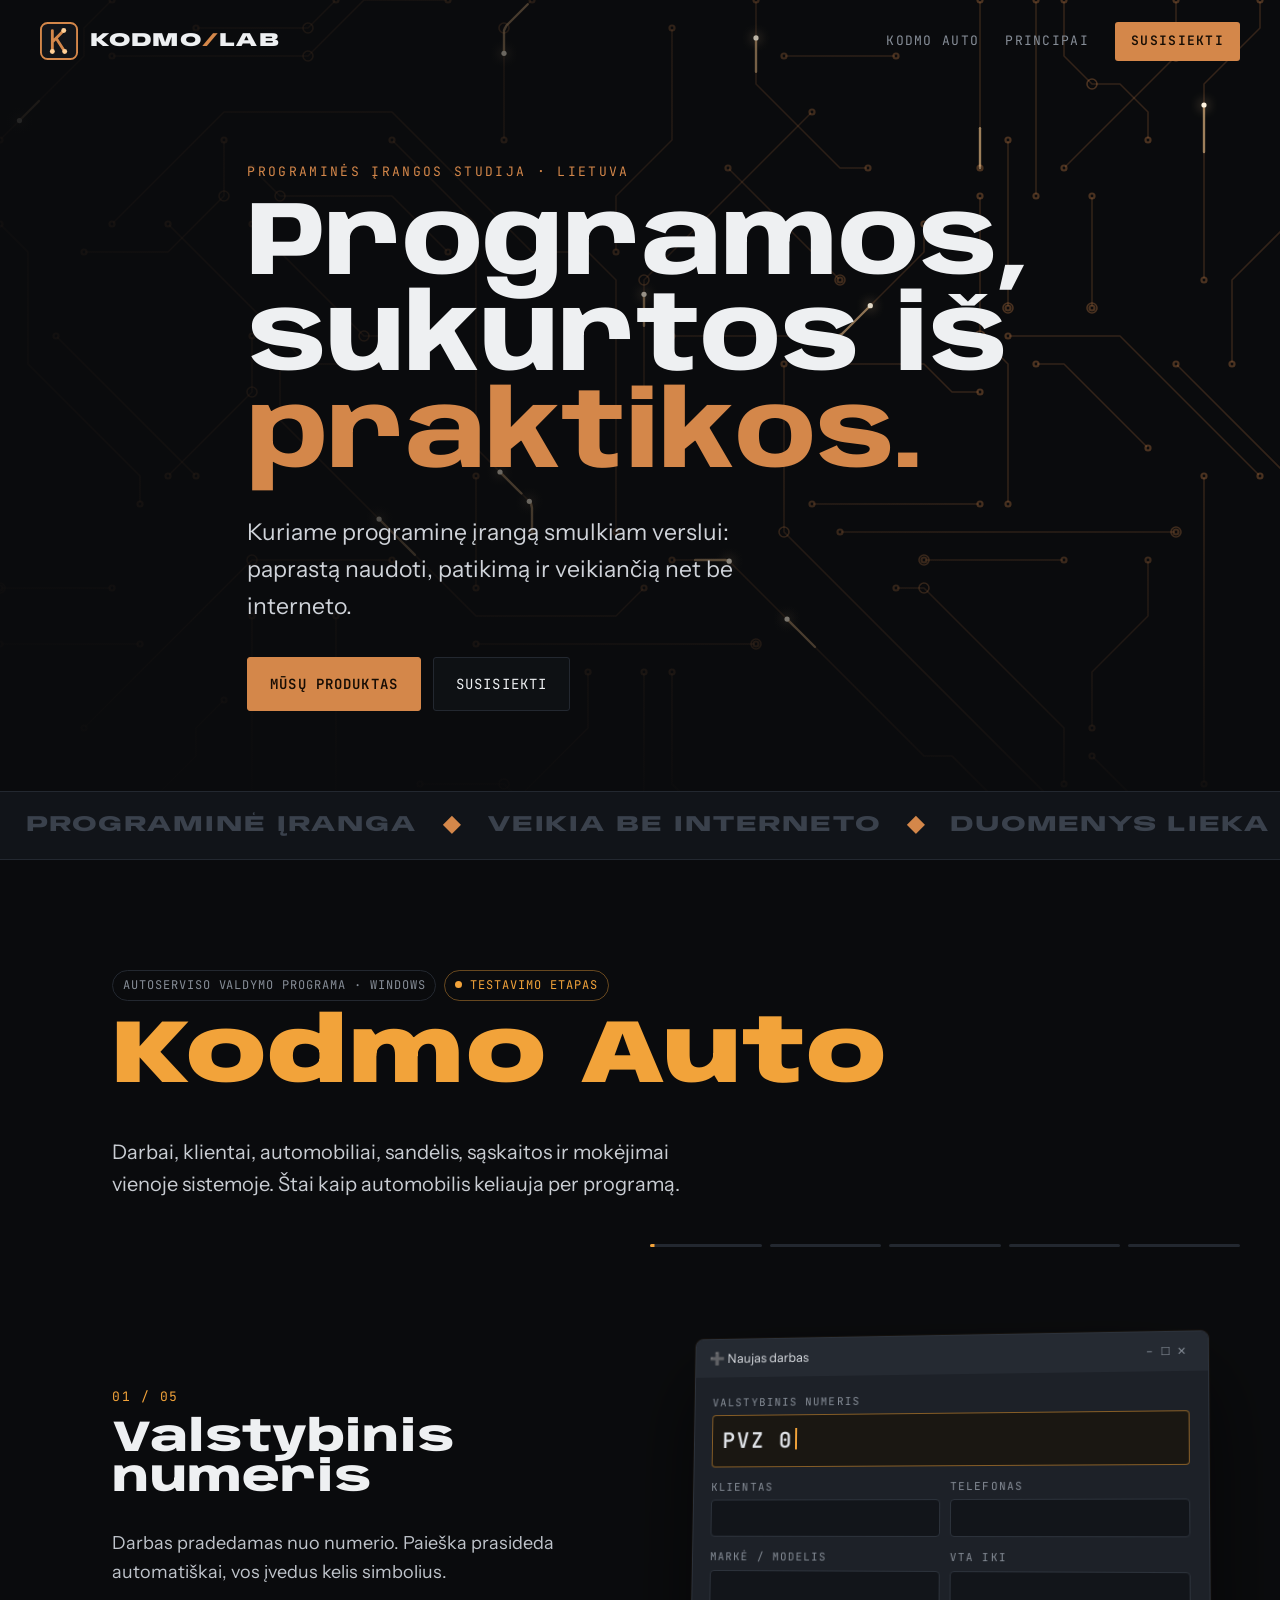
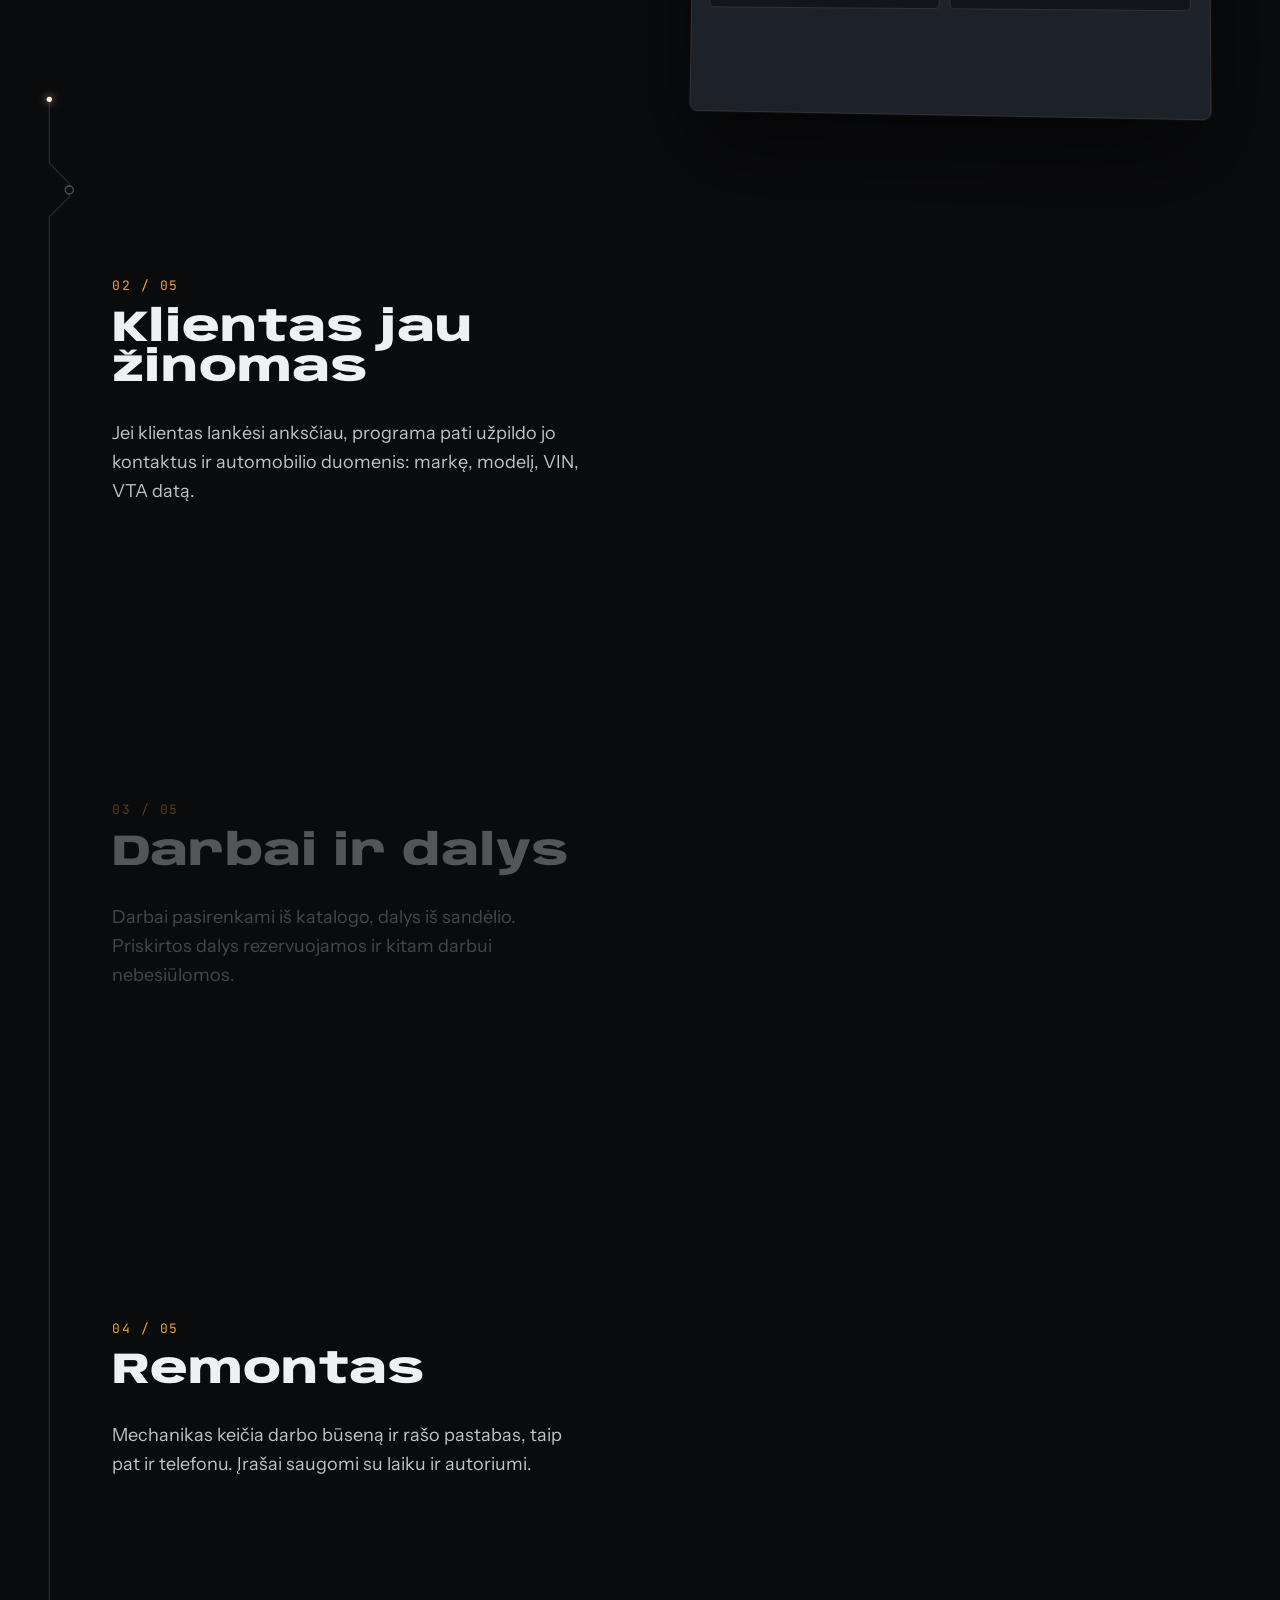
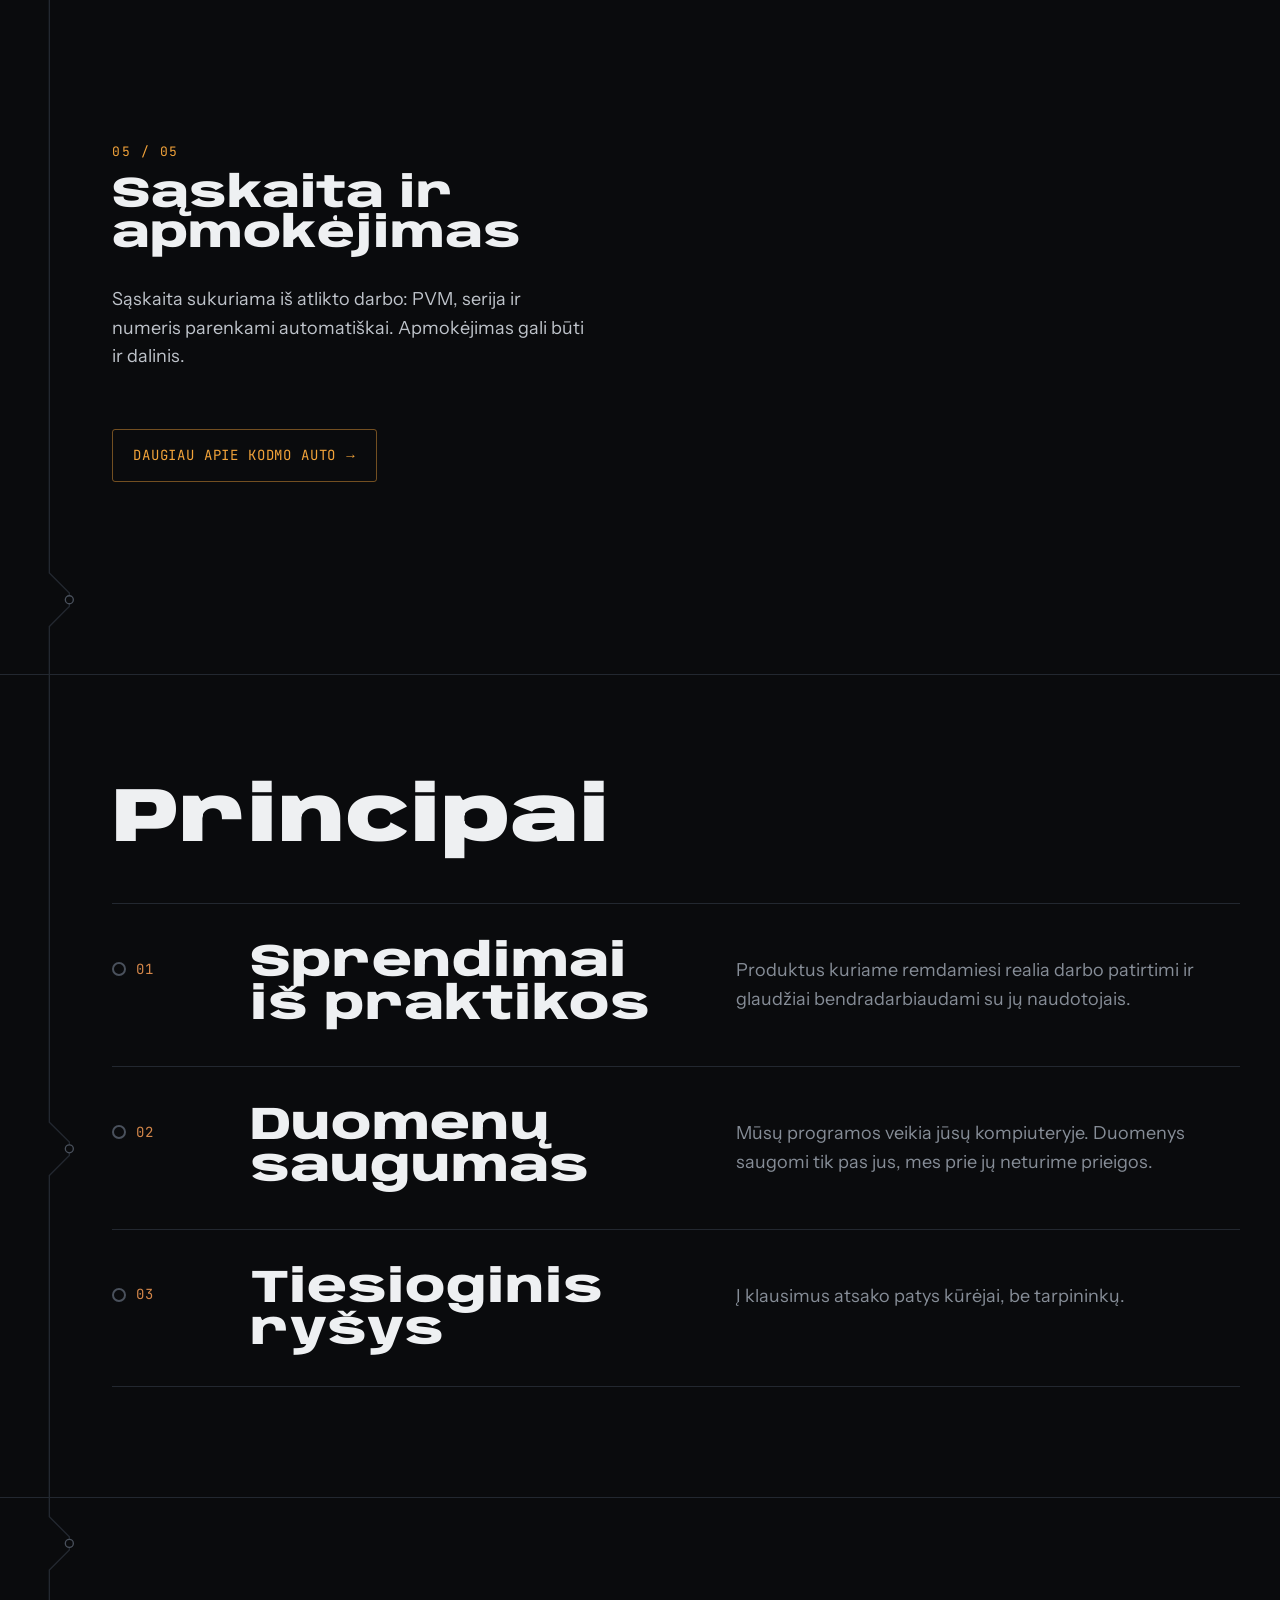
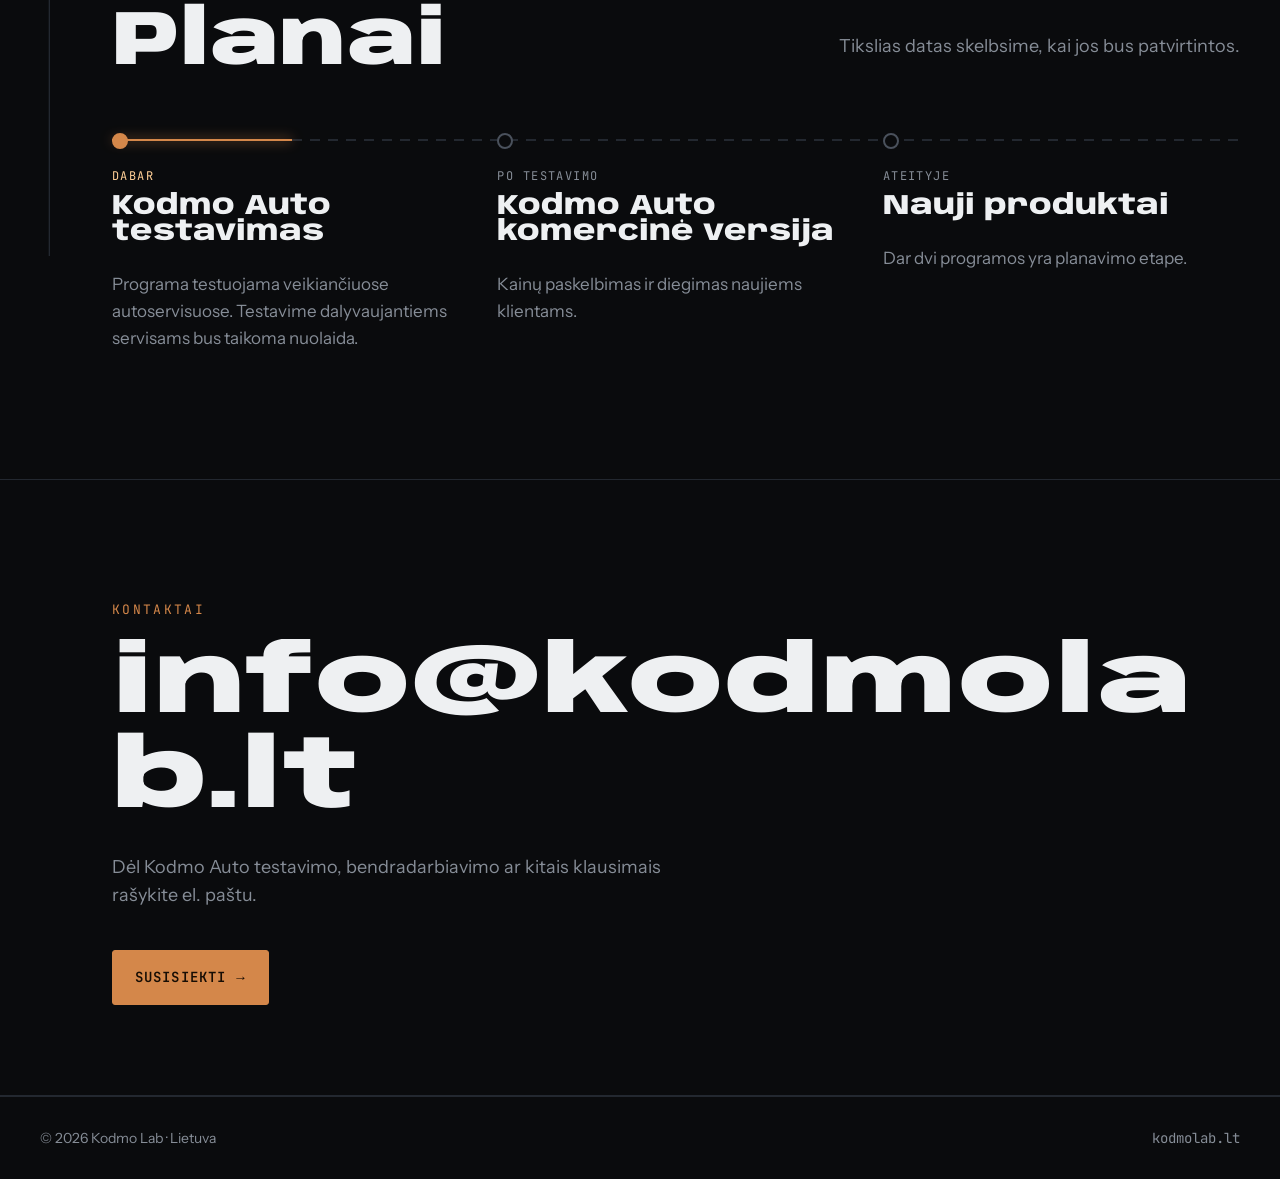
==== index.html @ 915af101 "Telefone istorija keičiasi slenkant; meniu veda į /auto/ Co-Authored-By: Claude Opus 5.5 <noreply@an" ====
<!DOCTYPE html>
<html lang="lt">
<head>
<meta charset="utf-8">
<meta name="viewport" content="width=device-width,initial-scale=1">
<title>Kodmo Lab</title>
<meta name="description" content="Kodmo Lab – Lietuvos programinės įrangos studija. Kuriame programas smulkiam verslui.">
<link rel="stylesheet" href="/fonts/fonts.css">
<link rel="icon" href="/favicon.svg" type="image/svg+xml">
<meta property="og:type" content="website">
<meta property="og:title" content="Kodmo Lab">
<meta property="og:description" content="Kodmo Lab – Lietuvos programinės įrangos studija. Kuriame programas smulkiam verslui.">
<meta property="og:url" content="https://kodmolab.lt/">
<meta property="og:image" content="https://kodmolab.lt/og.jpg">
<meta property="og:locale" content="lt_LT">
<meta name="twitter:card" content="summary_large_image">
<link rel="canonical" href="https://kodmolab.lt/">
<style>
/* Layout: spausdintinė plokštė naktį. Hero = gyva PCB drobė + į pelę reaguojanti antraštė;
   per visą puslapį kairėje eina takelis, kuris piešiasi slenkant ir jungia skyrius;
   Servo – „istorija slenkant“ (langas prilipęs, žingsniai keičia jo būseną); principai; planai; kontaktai. */
:root{
  --void:#0a0b0d; --board:#111419; --edge:#232830;
  --copper:#d4874a; --copper-hot:#ffcf96; --servo:#f2a33a; --paid:#5fbf8a;
  --ink:#eef0f2; --dim:#868d97;
  --display:"Anybody","Arial Black",Impact,sans-serif;
  --body:"Instrument Sans","Segoe UI",system-ui,sans-serif;
  --mono:"JetBrains Mono",Consolas,monospace;
  color-scheme:dark;
}
*{box-sizing:border-box}
html{scroll-behavior:smooth}
body{margin:0;background:var(--void);color:var(--ink);font-family:var(--body);font-size:18px;line-height:1.6;overflow-x:hidden}
a{color:inherit}
:focus-visible{outline:2px solid var(--copper-hot);outline-offset:3px}
.wrap{max-width:1240px;margin:0 auto;padding:0 max(20px,env(safe-area-inset-left,0px))}
.mono{font-family:var(--mono)}
.eyebrow{font-family:var(--mono);font-size:13px;letter-spacing:.18em;text-transform:uppercase;color:var(--copper)}
h1,h2,h3{font-family:var(--display);margin:0;line-height:.92;text-wrap:balance;font-stretch:125%}

/* NAV */
nav{position:absolute;top:0;left:0;right:0;z-index:5}
nav .wrap{display:flex;justify-content:space-between;align-items:center;padding-top:22px;padding-bottom:22px}
.logo{display:flex;align-items:center;gap:12px;text-decoration:none}
.logo svg{width:38px;height:38px}
.logo b{font-family:var(--display);font-stretch:150%;font-weight:900;font-size:19px;letter-spacing:.04em}
.logo b span{color:var(--copper)}
.nav-r{display:flex;gap:26px;font-family:var(--mono);font-size:13px;letter-spacing:.1em;text-transform:uppercase}
.nav-r a{text-decoration:none;color:var(--dim)}
.nav-r a:hover{color:var(--ink)}
.nav-r a.nav-cta{color:#170d04;background:var(--copper);padding:9px 16px;border-radius:3px;font-weight:600}
.nav-r a.nav-cta:hover{background:var(--copper-hot);color:#170d04}
.nav-r{align-items:center}

/* HERO */
.hero{position:relative;min-height:max(640px,88vh);display:flex;align-items:flex-end;overflow:hidden;border-bottom:1px solid var(--edge)}
#pcb{position:absolute;inset:0;width:100%;height:100%;display:block;cursor:crosshair}
.hero::after{content:"";position:absolute;inset:0;pointer-events:none;
  background:linear-gradient(90deg,rgba(10,11,13,.9) 0%,rgba(10,11,13,.6) 40%,rgba(10,11,13,0) 75%),
             linear-gradient(0deg,rgba(10,11,13,.9) 0%,rgba(10,11,13,0) 40%)}
.hero-txt{position:relative;z-index:2;padding-bottom:80px;padding-top:140px;pointer-events:none}
.hero-txt a{pointer-events:auto}
.hero h1{font-size:clamp(44px,8.2vw,122px);font-weight:900;letter-spacing:-.01em;pointer-events:auto}
.hero h1 .ln{display:block;white-space:nowrap}
.hero h1 .ch{display:inline-block;font-variation-settings:"wght" 760,"wdth" 112;transition:font-variation-settings .25s ease-out,color .25s}
.hero h1 .c{color:var(--copper)}
.hero .lead{font-size:clamp(19px,1.9vw,23px);max-width:38ch;margin:28px 0 32px;color:#cfd3d9}
.btn{display:inline-flex;align-items:center;gap:10px;font-family:var(--mono);font-size:14px;letter-spacing:.08em;text-transform:uppercase;text-decoration:none;padding:15px 22px;border-radius:3px;border:1px solid var(--edge);background:rgba(17,20,25,.7);color:var(--ink);cursor:pointer;transition:transform .25s cubic-bezier(.2,.8,.2,1),border-color .2s}
.btn.cu{background:var(--copper);border-color:var(--copper);color:#170d04;font-weight:600}
.btn:hover{border-color:var(--copper-hot)}
.btns{display:flex;flex-wrap:wrap;gap:12px}

/* STRIP */
.strip{border-bottom:1px solid var(--edge);overflow:hidden;white-space:nowrap;padding:16px 0;background:var(--board)}
.strip .track{display:inline-block;animation:slide 40s linear infinite;font-family:var(--display);font-stretch:150%;font-weight:800;font-size:22px;letter-spacing:.04em;text-transform:uppercase;color:#3a414c}
.strip .track span{margin:0 26px}
.strip .track i{font-style:normal;color:var(--copper)}
@keyframes slide{to{transform:translateX(-50%)}}

/* MAIN + SPINE */
main{position:relative}
.spine-box{position:absolute;inset:0;pointer-events:none;z-index:0}
.spine-box .wrap{position:relative;height:100%}
#spine{position:absolute;left:max(20px,env(safe-area-inset-left,0px));top:0;width:40px;height:100%;overflow:visible}
section{position:relative;z-index:1;padding:110px 0;border-bottom:1px solid var(--edge)}
.head{display:flex;justify-content:space-between;align-items:end;gap:24px;flex-wrap:wrap;margin-bottom:48px}
.head h2{font-size:clamp(40px,6vw,82px);font-weight:900}
.head p{color:var(--dim);max-width:40ch}
.node-anchor{display:block;height:0}
@media (min-width:1000px){ main .wrap.in{padding-left:92px} }
@media (max-width:999px){ .spine-box{display:none} }

/* SERVO STORY */
.chip{font-family:var(--mono);font-size:12px;letter-spacing:.08em;text-transform:uppercase;padding:5px 10px;border-radius:20px;border:1px solid var(--edge);color:var(--dim);white-space:nowrap}
.chip.live{color:var(--servo);border-color:rgba(242,163,58,.4)}
.chip.live::before{content:"";display:inline-block;width:7px;height:7px;border-radius:50%;background:var(--servo);margin-right:8px;vertical-align:1px;animation:beat 1.6s ease-in-out infinite}
@keyframes beat{50%{opacity:.25}}
.servo-h{display:grid;grid-template-columns:minmax(0,1fr);gap:16px;margin-bottom:24px;max-width:780px}
@media (max-width:520px){.servo-h .chip{white-space:normal}}
.servo-h h2{font-size:clamp(40px,7vw,104px);font-weight:900;color:var(--servo);min-width:0}
@media (max-width:520px){.servo-h h2{font-stretch:100%}}
.servo-h p{font-size:20px;color:#c9cdd3;max-width:46ch}
.chips{display:flex;gap:8px;flex-wrap:wrap}
.story{display:grid;grid-template-columns:.9fr 1.1fr;gap:56px;align-items:start}
.story>*{min-width:0}
.steps{display:grid}
.step{min-height:56vh;display:flex;flex-direction:column;justify-content:center;gap:12px;padding:20px 0;opacity:.32;transition:opacity .4s}
.step.on{opacity:1}
.step .k{font-family:var(--mono);font-size:13px;color:var(--servo);letter-spacing:.12em}
.step h3{font-size:clamp(32px,3.4vw,46px);font-weight:800}
.step p{color:#bfc4cb;max-width:40ch}
.stage{position:sticky;top:12vh;height:min(560px,76vh);display:grid;place-items:center}
.dots{position:absolute;top:0;left:0;right:0;display:flex;gap:8px}
.dots i{flex:1;height:3px;background:var(--edge);border-radius:2px;overflow:hidden;position:relative}
.dots i b{position:absolute;inset:0;background:var(--servo);transform:scaleX(0);transform-origin:left;transition:transform .12s linear}

.win{width:100%;max-width:520px;background:#1d2128;border:1px solid #2c323b;border-radius:8px;box-shadow:0 40px 90px rgba(0,0,0,.6),0 0 0 1px rgba(242,163,58,.05);overflow:hidden;font-size:14px;
  transform:perspective(1100px) rotateY(var(--ry,-6deg)) rotateX(var(--rx,3deg));transition:transform .5s cubic-bezier(.2,.8,.2,1)}
.tb{display:flex;justify-content:space-between;align-items:center;background:#252a32;padding:9px 14px;font-size:13px;color:#dfe2e7}
.tb .ctl{font-family:var(--mono);color:#868d97;letter-spacing:.6em;font-size:11px}
.scenes{position:relative;height:340px}
.scene{position:absolute;inset:0;padding:18px;display:grid;gap:12px;align-content:start;opacity:0;transform:translateY(10px);transition:opacity .45s,transform .45s;pointer-events:none}
.scene.on{opacity:1;transform:none;pointer-events:auto}
.scene .stg>*{transition:opacity .4s,transform .4s}
.scene:not(.on) .stg>*{opacity:0;transform:translateX(-8px)}
.scene.on .stg>*:nth-child(2){transition-delay:.12s}.scene.on .stg>*:nth-child(3){transition-delay:.24s}
.scene.on .stg>*:nth-child(4){transition-delay:.36s}.scene.on .stg>*:nth-child(5){transition-delay:.48s}
.fld{display:grid;gap:4px}
.fld label{font-family:var(--mono);font-size:11px;text-transform:uppercase;letter-spacing:.1em;color:#868d97}
.inp{background:#12151a;border:1px solid #2c323b;border-radius:4px;padding:8px 10px;min-height:38px;font-family:var(--mono);color:#dfe2e7}
.inp.f{border-color:rgba(242,163,58,.5);background:#1a1712}
.inp.big{font-size:22px;font-weight:600;letter-spacing:.08em}
.caret::after{content:"";display:inline-block;width:2px;height:1em;background:var(--servo);vertical-align:-2px;margin-left:2px;animation:blink 1s steps(1) infinite}
@keyframes blink{50%{opacity:0}}
.g2{display:grid;grid-template-columns:1fr 1fr;gap:10px}
.li{display:grid;grid-template-columns:22px 1fr auto auto;gap:10px;align-items:center;background:#12151a;border-radius:4px;padding:8px 10px;font-variant-numeric:tabular-nums}
.li .ok{color:var(--paid);font-weight:700}
.li .q{color:#868d97;font-family:var(--mono);font-size:12px}
.tag{font-family:var(--mono);font-size:11px;padding:2px 7px;border-radius:3px;background:rgba(242,163,58,.14);color:var(--servo);white-space:nowrap}
.pill{font-family:var(--mono);font-size:12px;padding:4px 9px;border-radius:3px;white-space:nowrap}
.p-acc{background:rgba(233,197,72,.15);color:#e9c548}.p-run{background:rgba(91,141,239,.17);color:#8fb0f5}.p-done{background:rgba(95,191,138,.16);color:var(--paid)}
.flowst{display:flex;align-items:center;gap:8px;flex-wrap:wrap}
.flowst .arr{color:#4a515c}
.note{background:#12151a;border-left:3px solid var(--servo);border-radius:3px;padding:9px 11px}
.note small{display:block;font-family:var(--mono);font-size:11px;color:#868d97}
.plate{font-weight:600;font-size:18px;color:#111;background:#f4f4f0;padding:1px 10px 1px 28px;border-radius:3px;border:2px solid #111;position:relative;letter-spacing:.06em;font-family:var(--mono)}
.plate::before{content:"LT";position:absolute;left:0;top:0;bottom:0;width:20px;background:#1d4fb8;color:#ffd23f;font-size:8px;display:flex;align-items:flex-end;justify-content:center;padding-bottom:2px}
.inv{background:#f3efe4;color:#222;border-radius:4px;padding:16px;position:relative;font-size:13px}
.inv h4{margin:0;font-size:14px;letter-spacing:.04em}
.inv .sn{font-family:var(--mono);font-size:12px;color:#666;margin-bottom:8px}
.inv .r{display:flex;justify-content:space-between;border-bottom:1px solid #d8d2c2;padding:4px 0;font-variant-numeric:tabular-nums}
.inv .t{display:flex;justify-content:space-between;align-items:baseline;margin-top:8px}
.inv .t b{font-size:22px}
.stamp{position:absolute;right:14px;top:12px;font-family:var(--display);font-stretch:110%;font-weight:900;font-size:22px;color:var(--paid);border:3px solid var(--paid);padding:0 8px;letter-spacing:.05em;transform:rotate(-10deg) scale(2);opacity:0;transition:transform .35s .6s cubic-bezier(.3,1.6,.5,1),opacity .2s .6s;background:rgba(243,239,228,.85)}
.scene.on .stamp{transform:rotate(-10deg) scale(1);opacity:1}
.more-link{display:inline-flex;gap:10px;align-items:center;margin-top:28px;font-family:var(--mono);font-size:14px;letter-spacing:.06em;text-transform:uppercase;color:var(--servo);text-decoration:none;border:1px solid rgba(242,163,58,.45);padding:14px 20px;border-radius:3px;transition:transform .25s cubic-bezier(.2,.8,.2,1)}
.more-link:hover{border-color:var(--servo)}

/* PRINCIPLES */
.rules{border-top:1px solid var(--edge)}
.rule{display:grid;grid-template-columns:110px 1fr 1.1fr;gap:28px;align-items:baseline;padding:34px 0;border-bottom:1px solid var(--edge);position:relative}
.rule::before{content:"";position:absolute;left:0;top:0;bottom:0;width:0;background:linear-gradient(90deg,rgba(212,135,74,.10),transparent);transition:width .5s cubic-bezier(.2,.8,.2,1);z-index:-1}
.rule:hover::before{width:100%}
.rule .n{font-family:var(--mono);color:var(--copper);font-size:14px;letter-spacing:.1em;display:flex;align-items:center;gap:10px}
.rule .n::before{content:"";width:10px;height:10px;border-radius:50%;border:2px solid #4a515c;transition:all .3s}
.rule:hover .n::before{background:var(--copper-hot);border-color:var(--copper-hot);box-shadow:0 0 12px var(--copper)}
.rule h3{font-size:clamp(30px,3.6vw,48px);font-weight:800}
.rule p{color:var(--dim)}

/* ROADMAP */
.road{position:relative;display:grid;grid-template-columns:repeat(3,1fr);gap:28px;padding-top:40px}
.road::before{content:"";position:absolute;left:0;right:0;top:12px;height:2px;background:repeating-linear-gradient(90deg,var(--edge) 0 10px,transparent 10px 18px)}
.road .done-line{position:absolute;left:0;top:12px;height:2px;width:16%;background:var(--copper);box-shadow:0 0 12px var(--copper)}
.stop{position:relative;display:grid;gap:8px;align-content:start}
.stop::before{content:"";position:absolute;top:-34px;left:0;width:12px;height:12px;border-radius:50%;background:var(--void);border:2px solid #4a515c}
.stop.now::before{border-color:var(--copper);background:var(--copper);animation:ping 2s ease-out infinite}
@keyframes ping{0%{box-shadow:0 0 0 0 rgba(212,135,74,.5)}100%{box-shadow:0 0 0 16px rgba(212,135,74,0)}}
.stop .when{font-family:var(--mono);font-size:12px;letter-spacing:.12em;text-transform:uppercase;color:var(--dim)}
.stop.now .when{color:var(--copper-hot)}
.stop h3{font-size:28px;font-weight:800;font-stretch:115%}
.stop p{color:var(--dim);font-size:17px}

/* CONTACT */
.contact{padding:120px 0 90px}
.mail{display:block;font-family:var(--display);font-stretch:140%;font-weight:900;font-size:clamp(34px,7.4vw,108px);line-height:1;text-decoration:none;margin:18px 0 24px;
  background:linear-gradient(90deg,var(--ink) 0%,var(--ink) 40%,var(--copper-hot) 50%,var(--ink) 60%,var(--ink) 100%);background-size:250% 100%;-webkit-background-clip:text;background-clip:text;color:transparent;animation:shine 6s linear infinite;overflow-wrap:anywhere}
@keyframes shine{from{background-position:100% 0}to{background-position:-150% 0}}
.contact p{color:var(--dim);max-width:46ch}
.copy{margin-top:22px}
footer{border-top:1px solid var(--edge);padding:30px 0;color:var(--dim);font-size:14px;position:relative;z-index:1}
footer .wrap{display:flex;justify-content:space-between;gap:16px;flex-wrap:wrap}

@media (max-width:960px){
  .rule{grid-template-columns:1fr;gap:8px}
  .road{grid-template-columns:1fr;row-gap:56px}
  .road::before,.road .done-line{display:none}
  .nav-r a:not(.nav-cta){display:none}
  .hero::after{background:linear-gradient(0deg,rgba(10,11,13,.97) 0%,rgba(10,11,13,.9) 60%,rgba(10,11,13,.55) 100%)}
  .story{grid-template-columns:1fr;gap:0}
  .stage{position:sticky;top:0;z-index:3;height:auto;order:-1;display:block;padding:12px 0 14px;margin:0 -4px 6px;background:var(--void);box-shadow:0 14px 18px -10px var(--void)}
  .scenes{height:min(250px,34vh)}
  .win{transform:none;font-size:12px;max-width:none}
  .win .scene{padding:12px;gap:8px}
  .inp{min-height:30px;padding:5px 8px}.inp.big{font-size:18px}
  .step{min-height:34vh;justify-content:center;gap:8px;padding:10px 0 10px 16px;border-left:2px solid var(--edge);opacity:.35}
  .step.on{border-left-color:var(--servo);opacity:1}
  .step h3{font-size:26px}
}
@media (max-width:520px){
  body{font-size:17px}
  .logo b{font-size:15px}
  .logo svg{width:32px;height:32px}
  .nav-r a.nav-cta{padding:8px 12px}
  .g2{grid-template-columns:1fr}
  .hero h1 .ln{white-space:normal}
}
@media (prefers-reduced-motion:reduce){
  *,*::before,*::after{animation:none!important;transition:none!important}
  .mail{color:var(--ink);background:none}
}
</style>
</head>
<body>

<nav>
  <div class="wrap">
    <a class="logo" href="#" aria-label="Kodmo Lab">
      <svg viewBox="0 0 40 40" aria-hidden="true"><rect x="1" y="1" width="38" height="38" rx="7" fill="#111419" stroke="#d4874a" stroke-width="2"/><path d="M13 9v22M13 21l12-12M17 17l9 14" stroke="#d4874a" stroke-width="3" fill="none" stroke-linecap="round"/><circle cx="25" cy="9" r="2.6" fill="#ffcf96"/><circle cx="26" cy="31" r="2.6" fill="#ffcf96"/><circle cx="13" cy="31" r="2.6" fill="#ffcf96"/></svg>
      <b>KODMO<span>/</span>LAB</b>
    </a>
    <div class="nav-r">
      <a href="/auto/">Kodmo Auto</a>
      <a href="#principai">Principai</a>
      <a class="nav-cta" href="mailto:info@kodmolab.lt?subject=U%C5%BEklausa%20i%C5%A1%20kodmolab.lt">Susisiekti</a>
    </div>
  </div>
</nav>

<header class="hero">
  <canvas id="pcb" aria-hidden="true"></canvas>
  <div class="wrap hero-txt">
    <div class="eyebrow">Programinės įrangos studija · Lietuva</div>
    <h1 id="h1" aria-label="Programos, sukurtos iš praktikos." style="margin-top:14px"><span class="ln">Programos,</span><span class="ln">sukurtos iš</span><span class="ln c">praktikos.</span></h1>
    <p class="lead">Kuriame programinę įrangą smulkiam verslui: paprastą naudoti, patikimą ir veikiančią net be interneto.</p>
    <div class="btns">
      <a class="btn cu mag" href="/auto/">Mūsų produktas</a>
      <a class="btn mag" href="mailto:info@kodmolab.lt?subject=U%C5%BEklausa%20i%C5%A1%20kodmolab.lt">Susisiekti</a>
    </div>
  </div>
</header>

<div class="strip" aria-hidden="true">
  <div class="track">
    <span>Programinė įranga</span><i>◆</i><span>Veikia be interneto</span><i>◆</i><span>Duomenys lieka pas jus</span><i>◆</i><span>Tiesioginis ryšys su kūrėjais</span><i>◆</i><span>Sukurta Lietuvoje</span><i>◆</i>
    <span>Programinė įranga</span><i>◆</i><span>Veikia be interneto</span><i>◆</i><span>Duomenys lieka pas jus</span><i>◆</i><span>Tiesioginis ryšys su kūrėjais</span><i>◆</i><span>Sukurta Lietuvoje</span><i>◆</i>
  </div>
</div>

<main id="main">
  <div class="spine-box" aria-hidden="true"><div class="wrap"><svg id="spine"></svg></div></div>

  <section id="servo">
    <div class="wrap in">
      <div class="servo-h" data-node>
        <div class="chips"><span class="chip">Autoserviso valdymo programa · Windows</span><span class="chip live">Testavimo etapas</span></div>
        <h2>Kodmo Auto</h2>
        <p>Darbai, klientai, automobiliai, sandėlis, sąskaitos ir mokėjimai vienoje sistemoje. Štai kaip automobilis keliauja per programą.</p>
      </div>

      <div class="story">
        <div class="steps">
          <div class="step on" data-i="0"><span class="k">01 / 05</span><h3>Valstybinis numeris</h3><p>Darbas pradedamas nuo numerio. Paieška prasideda automatiškai, vos įvedus kelis simbolius.</p></div>
          <div class="step" data-i="1"><span class="k">02 / 05</span><h3>Klientas jau žinomas</h3><p>Jei klientas lankėsi anksčiau, programa pati užpildo jo kontaktus ir automobilio duomenis: markę, modelį, VIN, VTA datą.</p></div>
          <div class="step" data-i="2"><span class="k">03 / 05</span><h3>Darbai ir dalys</h3><p>Darbai pasirenkami iš katalogo, dalys iš sandėlio. Priskirtos dalys rezervuojamos ir kitam darbui nebesiūlomos.</p></div>
          <div class="step" data-i="3"><span class="k">04 / 05</span><h3>Remontas</h3><p>Mechanikas keičia darbo būseną ir rašo pastabas, taip pat ir telefonu. Įrašai saugomi su laiku ir autoriumi.</p></div>
          <div class="step" data-i="4"><span class="k">05 / 05</span><h3>Sąskaita ir apmokėjimas</h3><p>Sąskaita sukuriama iš atlikto darbo: PVM, serija ir numeris parenkami automatiškai. Apmokėjimas gali būti ir dalinis.</p>
            <div><a class="more-link mag" id="servoLink" href="#">Daugiau apie Kodmo Auto <span aria-hidden="true">→</span></a></div></div>
        </div>

        <div class="stage">
          <div class="dots" aria-hidden="true"><i><b></b></i><i><b></b></i><i><b></b></i><i><b></b></i><i><b></b></i></div>
          <div class="win" id="win" aria-label="Kodmo Auto programos lango iliustracija">
            <div class="tb"><span id="wtitle">➕ Naujas darbas</span><span class="ctl">–☐✕</span></div>
            <div class="scenes">
              <div class="scene on" data-s="0"><div class="stg" style="display:grid;gap:12px">
                <div class="fld"><label>Valstybinis numeris</label><div class="inp big f caret" id="typed">PVZ 001</div></div>
                <div class="g2"><div class="fld"><label>Klientas</label><div class="inp"></div></div><div class="fld"><label>Telefonas</label><div class="inp"></div></div></div>
                <div class="g2"><div class="fld"><label>Markė / modelis</label><div class="inp"></div></div><div class="fld"><label>VTA iki</label><div class="inp"></div></div></div>
              </div></div>
              <div class="scene" data-s="1"><div class="stg" style="display:grid;gap:12px">
                <div class="fld"><label>Valstybinis numeris</label><div class="inp big f">PVZ 001</div></div>
                <div class="g2"><div class="fld"><label>Klientas</label><div class="inp f">Vardenis Pavardenis</div></div><div class="fld"><label>Telefonas</label><div class="inp f">+370 000 00001</div></div></div>
                <div class="g2"><div class="fld"><label>Markė / modelis</label><div class="inp f">Škoda Octavia, 2012</div></div><div class="fld"><label>VTA iki</label><div class="inp f">2027-03-18</div></div></div>
                <div class="fld"><label>VIN</label><div class="inp f">TMB00000000000001</div></div>
              </div></div>
              <div class="scene" data-s="2"><div class="stg" style="display:grid;gap:8px">
                <div class="li"><span class="ok">✓</span><span>Alyva 5W-30</span><span class="q">4,5 l</span><span class="tag">rezervuota</span></div>
                <div class="li"><span class="ok">✓</span><span>Alyvos filtras</span><span class="q">1 vnt.</span><span class="tag">rezervuota</span></div>
                <div class="li"><span class="ok">✓</span><span>Stabdžių kaladėlės</span><span class="q">1 kompl.</span><span class="tag">rezervuota</span></div>
                <div class="li"><span class="ok">✓</span><span>Tepalų keitimas</span><span class="q">0,5 val.</span><span class="q">katalogas</span></div>
                <div class="li"><span class="ok">✓</span><span>Kaladėlių keitimas</span><span class="q">0,7 val.</span><span class="q">katalogas</span></div>
              </div></div>
              <div class="scene" data-s="3"><div class="stg" style="display:grid;gap:12px">
                <div style="display:flex;justify-content:space-between;align-items:center"><span class="plate">PVZ 001</span><span class="mono" style="font-size:12px;color:#868d97">Mechanikas: Tomas</span></div>
                <div class="flowst"><span class="pill p-acc">🟡 Priimtas</span><span class="arr">→</span><span class="pill p-run">🔵 Vykdomas</span><span class="arr">→</span><span class="pill p-done">🟢 Atliktas</span></div>
                <div class="note"><small>10-14 11:20 · Tomas</small>Pakeistos galinės kaladėlės, diskai tvarkingi.</div>
                <div class="note"><small>10-14 10:42 · Tomas</small>Galinės kaladėlės likę ~3 mm, keičiam.</div>
              </div></div>
              <div class="scene" data-s="4"><div class="stg" style="display:grid;gap:10px">
                <div class="inv">
                  <h4>PVM SĄSKAITA FAKTŪRA</h4><div class="sn">ASP 2026-014 · PVZ 001</div>
                  <div class="r"><span>Alyva 5W-30, 4,5 l</span><span>40,50 €</span></div>
                  <div class="r"><span>Alyvos filtras</span><span>9,90 €</span></div>
                  <div class="r"><span>Stabdžių kaladėlės</span><span>34,00 €</span></div>
                  <div class="r"><span>Darbas, 1,2 val.</span><span>39,05 €</span></div>
                  <div class="r"><span>PVM 21 %</span><span>25,92 €</span></div>
                  <div class="t"><span>Iš viso</span><b>149,37 €</b></div>
                  <div class="stamp">APMOKĖTA</div>
                </div>
              </div></div>
            </div>
          </div>
        </div>
      </div>
    </div>
  </section>

  <section id="principai">
    <div class="wrap in">
      <div class="head" data-node><h2>Principai</h2></div>
      <div class="rules">
        <div class="rule"><span class="n">01</span><h3>Sprendimai iš praktikos</h3><p>Produktus kuriame remdamiesi realia darbo patirtimi ir glaudžiai bendradarbiaudami su jų naudotojais.</p></div>
        <div class="rule"><span class="n">02</span><h3>Duomenų saugumas</h3><p>Mūsų programos veikia jūsų kompiuteryje. Duomenys saugomi tik pas jus, mes prie jų neturime prieigos.</p></div>
        <div class="rule"><span class="n">03</span><h3>Tiesioginis ryšys</h3><p>Į klausimus atsako patys kūrėjai, be tarpininkų.</p></div>
      </div>
    </div>
  </section>

  <section id="planai">
    <div class="wrap in">
      <div class="head" data-node><h2>Planai</h2><p>Tikslias datas skelbsime, kai jos bus patvirtintos.</p></div>
      <div class="road">
        <div class="done-line"></div>
        <div class="stop now"><span class="when">Dabar</span><h3>Kodmo Auto testavimas</h3><p>Programa testuojama veikiančiuose autoservisuose. Testavime dalyvaujantiems servisams bus taikoma nuolaida.</p></div>
        <div class="stop"><span class="when">Po testavimo</span><h3>Kodmo Auto komercinė versija</h3><p>Kainų paskelbimas ir diegimas naujiems klientams.</p></div>
        <div class="stop"><span class="when">Ateityje</span><h3>Nauji produktai</h3><p>Dar dvi programos yra planavimo etape.</p></div>
      </div>
    </div>
  </section>

  <section class="contact" id="kontaktai">
    <div class="wrap in">
      <div data-node><div class="eyebrow">Kontaktai</div></div>
      <a class="mail" href="mailto:info@kodmolab.lt?subject=U%C5%BEklausa%20i%C5%A1%20kodmolab.lt">info@kodmolab.lt</a>
      <p>Dėl Kodmo Auto testavimo, bendradarbiavimo ar kitais klausimais rašykite el. paštu.</p>
      <a class="btn cu copy mag" href="mailto:info@kodmolab.lt?subject=U%C5%BEklausa%20i%C5%A1%20kodmolab.lt">Susisiekti <span aria-hidden="true">→</span></a>
    </div>
  </section>
</main>

<footer>
  <div class="wrap">
    <span>© 2026 Kodmo Lab · Lietuva</span>
    <!-- Rekvizitai: įrašyti po IV registracijos -->
    <span class="mono">kodmolab.lt</span>
  </div>
</footer>

<script>
/* Servo puslapio adresas. Svetainėje: "/servo/". Prototipe – bandomasis puslapis. */
const SERVO_URL = "/auto/";
document.getElementById("servoLink").href = SERVO_URL;

const reduce = matchMedia("(prefers-reduced-motion: reduce)").matches;
const fine = matchMedia("(pointer: fine)").matches;
const rnd = (a, b) => a + Math.random() * (b - a);
const clamp = (v, a, b) => Math.max(a, Math.min(b, v));

/* ---------- 1. Antraštė: raidės + dekodavimas + reakcija į pelę ---------- */
(function(){
  const h = document.getElementById("h1");
  const chars = [];
  h.querySelectorAll(".ln").forEach(ln => {
    const txt = ln.textContent; ln.textContent = "";
    for (const c of txt) {
      if (c === " ") { ln.appendChild(document.createTextNode(" ")); continue; }
      const s = document.createElement("span"); s.className = "ch"; s.textContent = c; s.dataset.c = c; s.setAttribute("aria-hidden", "true");
      ln.appendChild(s); chars.push(s);
    }
  });
  if (reduce) return;
  const glyphs = "01<>/\\#_*+=KODMLAB";
  let f = 0;
  const t = setInterval(() => {
    f++;
    chars.forEach((s, i) => { s.textContent = f >= 6 + i * 1.2 ? s.dataset.c : glyphs[(Math.random() * glyphs.length) | 0]; });
    if (f > 6 + chars.length * 1.2) { clearInterval(t); chars.forEach(s => s.textContent = s.dataset.c); }
  }, 40);

  if (!fine) return;
  let mx = -9999, my = -9999, raf = 0;
  const hero = h.closest(".hero");
  function upd(){
    raf = 0;
    for (const s of chars) {
      const r = s.getBoundingClientRect();
      const d = Math.hypot(r.left + r.width / 2 - mx, r.top + r.height / 2 - my);
      const k = clamp(1 - d / 260, 0, 1);
      s.style.fontVariationSettings = `"wght" ${Math.round(760 + 140 * k)}, "wdth" ${Math.round(112 + 38 * k)}`;
      s.style.color = k > .55 ? "var(--copper-hot)" : "";
    }
  }
  hero.addEventListener("pointermove", e => { mx = e.clientX; my = e.clientY; if (!raf) raf = requestAnimationFrame(upd); });
  hero.addEventListener("pointerleave", () => { mx = my = -9999; if (!raf) raf = requestAnimationFrame(upd); });
})();

/* ---------- 2. PCB drobė ---------- */
(function(){
  const cv = document.getElementById("pcb"), ctx = cv.getContext("2d");
  let W, H, dpr, G, traces = [], pulses = [], stat, hot, mouse = {x:-999, y:-999, on:false}, running = false, last = 0, spawnAcc = 0;
  const DIRS = [[1,0],[1,1],[0,1],[-1,1],[-1,0],[-1,-1],[0,-1],[1,-1]];

  function build(){
    dpr = Math.min(2, devicePixelRatio || 1);
    const r = cv.getBoundingClientRect(); W = r.width; H = r.height;
    cv.width = W * dpr; cv.height = H * dpr;
    G = W < 600 ? 22 : 28;
    const cols = Math.ceil(W / G) + 1, rows = Math.ceil(H / G) + 1;
    const occ = new Set(), key = (c, r) => c + "," + r;
    traces = [];
    const target = Math.round(cols * rows / 26);
    let tries = 0;
    while (traces.length < target && tries++ < target * 12) {
      let c = (Math.random() * cols) | 0, r = (Math.random() * rows) | 0;
      if (occ.has(key(c, r))) continue;
      let d = ((Math.random() * 4) | 0) * 2; // pradžia – tiesiai
      const cells = [[c, r]], pts = [[c, r]];
      const len = (rnd(6, 34)) | 0;
      for (let s = 0; s < len; s++) {
        if (Math.random() < .16) { const nd = (d + (Math.random() < .5 ? 1 : 7)) % 8; d = nd; pts.push([c, r]); }
        const nc = c + DIRS[d][0], nr = r + DIRS[d][1];
        if (nc < 0 || nr < 0 || nc >= cols || nr >= rows || occ.has(key(nc, nr))) break;
        c = nc; r = nr; cells.push([c, r]);
      }
      if (cells.length < 5) continue;
      pts.push([c, r]);
      cells.forEach(([a, b]) => occ.add(key(a, b)));
      // suvienodinti taškus ir ilgius
      const P = []; let L = 0; const acc = [0];
      pts.forEach(([a, b], i) => {
        const p = [a * G, b * G];
        if (P.length && P[P.length-1][0] === p[0] && P[P.length-1][1] === p[1]) return;
        if (P.length) { L += Math.hypot(p[0] - P[P.length-1][0], p[1] - P[P.length-1][1]); acc.push(L); }
        P.push(p);
      });
      if (P.length < 2) continue;
      const via = Math.random() < .35;
      const cx = P.reduce((s, p) => s + p[0], 0) / P.length, cy = P.reduce((s, p) => s + p[1], 0) / P.length;
      traces.push({P, acc, L, via, cx, cy});
    }
    stat = render("rgba(212,135,74,.20)", "rgba(212,135,74,.32)", 1.6);
    hot  = render("rgba(255,207,150,.85)", "rgba(255,207,150,1)", 2.2);
    draw(0);
  }

  function render(line, pad, w){
    const o = document.createElement("canvas"); o.width = cv.width; o.height = cv.height;
    const c = o.getContext("2d"); c.scale(dpr, dpr);
    c.strokeStyle = line; c.lineWidth = w; c.lineCap = "round"; c.lineJoin = "round";
    for (const t of traces) {
      c.beginPath(); c.moveTo(t.P[0][0], t.P[0][1]);
      for (let i = 1; i < t.P.length; i++) c.lineTo(t.P[i][0], t.P[i][1]);
      c.stroke();
      for (const p of [t.P[0], t.P[t.P.length-1]]) {
        c.fillStyle = pad; c.beginPath(); c.arc(p[0], p[1], 3.6, 0, 7); c.fill();
        c.fillStyle = "#0a0b0d"; c.beginPath(); c.arc(p[0], p[1], 1.4, 0, 7); c.fill();
      }
      if (t.via) { const m = t.P[(t.P.length / 2) | 0]; c.strokeStyle = pad; c.beginPath(); c.arc(m[0], m[1], 5, 0, 7); c.stroke(); c.strokeStyle = line; }
    }
    return o;
  }

  function at(t, d){
    let i = 1; while (i < t.acc.length && t.acc[i] < d) i++;
    if (i >= t.P.length) return t.P[t.P.length-1];
    const a = t.P[i-1], b = t.P[i], k = (d - t.acc[i-1]) / (t.acc[i] - t.acc[i-1] || 1);
    return [a[0] + (b[0]-a[0]) * k, a[1] + (b[1]-a[1]) * k];
  }
  function spawn(t, rev){ if (pulses.length < 140) pulses.push({t, d:0, v:rnd(140, 320), rev: !!rev, tail:rnd(26, 60)}); }
  function nearest(x, y, n){
    return traces.map(t => [t, Math.hypot(t.cx - x, t.cy - y)]).sort((a, b) => a[1] - b[1]).slice(0, n).map(a => a[0]);
  }

  function draw(dt){
    ctx.setTransform(1,0,0,1,0,0);
    ctx.clearRect(0, 0, cv.width, cv.height);
    ctx.drawImage(stat, 0, 0);
    if (mouse.on) {
      for (const [R, a] of [[180, .25], [110, .45], [55, .8]]) {
        ctx.save(); ctx.globalAlpha = a; ctx.beginPath(); ctx.arc(mouse.x * dpr, mouse.y * dpr, R * dpr, 0, 7); ctx.clip(); ctx.drawImage(hot, 0, 0); ctx.restore();
      }
    }
    ctx.setTransform(dpr,0,0,dpr,0,0);
    ctx.lineCap = "round";
    for (let i = pulses.length - 1; i >= 0; i--) {
      const p = pulses[i]; p.d += p.v * dt;
      if (p.d - p.tail > p.t.L) { pulses.splice(i, 1); continue; }
      const head = Math.min(p.d, p.t.L), tailD = Math.max(0, p.d - p.tail);
      const map = d => at(p.t, p.rev ? p.t.L - d : d);
      ctx.strokeStyle = "rgba(255,207,150,.55)"; ctx.lineWidth = 2.4;
      ctx.beginPath(); const s = map(tailD); ctx.moveTo(s[0], s[1]);
      for (let d = tailD + 6; d < head; d += 6) { const q = map(d); ctx.lineTo(q[0], q[1]); }
      const h = map(head); ctx.lineTo(h[0], h[1]); ctx.stroke();
      if (p.d <= p.t.L) { ctx.fillStyle = "#fff4e0"; ctx.shadowColor = "#ffcf96"; ctx.shadowBlur = 12; ctx.beginPath(); ctx.arc(h[0], h[1], 2.6, 0, 7); ctx.fill(); ctx.shadowBlur = 0; }
    }
  }

  function loop(ts){
    if (!running) return;
    const dt = Math.min(.05, (ts - last) / 1000 || 0); last = ts;
    spawnAcc += dt;
    while (spawnAcc > .09) { spawnAcc -= .09; spawn(traces[(Math.random() * traces.length) | 0], Math.random() < .5); }
    if (mouse.on && Math.random() < .25) { const n = nearest(mouse.x, mouse.y, 4); spawn(n[(Math.random() * n.length) | 0], Math.random() < .5); }
    draw(dt);
    requestAnimationFrame(loop);
  }

  const hero = cv.parentElement;
  hero.addEventListener("pointermove", e => { const r = cv.getBoundingClientRect(); mouse.x = e.clientX - r.left; mouse.y = e.clientY - r.top; mouse.on = true; if (reduce) draw(0); });
  hero.addEventListener("pointerleave", () => { mouse.on = false; if (reduce) draw(0); });
  hero.addEventListener("pointerdown", e => {
    if (e.target.closest("a,button")) return;
    const r = cv.getBoundingClientRect(), x = e.clientX - r.left, y = e.clientY - r.top;
    nearest(x, y, 14).forEach(t => { spawn(t, false); spawn(t, true); });
  });

  let rt; addEventListener("resize", () => { clearTimeout(rt); rt = setTimeout(build, 200); });
  build();
  if (!reduce) {
    new IntersectionObserver(es => { const v = es[0].isIntersecting; if (v && !running) { running = true; last = performance.now(); requestAnimationFrame(loop); } else if (!v) running = false; }).observe(cv);
    document.addEventListener("visibilitychange", () => { if (document.hidden) running = false; else if (!running) { running = true; last = performance.now(); requestAnimationFrame(loop); } });
  }
})();



/* ---------- 3. Servo istorija slenkant ---------- */
(function(){
  const steps = [...document.querySelectorAll(".step")], scenes = [...document.querySelectorAll(".scene")], dots = [...document.querySelectorAll(".dots i")];
  const titles = ["➕ Naujas darbas", "➕ Naujas darbas", "✏ Darbai ir dalys", "🔧 Darbas #216 — PVZ 001", "💰 Sąskaita faktūra"];
  const wt = document.getElementById("wtitle"), typed = document.getElementById("typed");
  let cur = 0, typing = 0;
  function typeIt(){
    if (reduce) return;
    const id = ++typing; typed.textContent = ""; let i = 0;
    (function nx(){ if (id !== typing) return; if (i < 7) { typed.textContent += "PVZ 001"[i++]; setTimeout(nx, 130); } })();
  }
  function go(i){
    if (i === cur) return; cur = i;
    steps.forEach((s, k) => s.classList.toggle("on", k === i));
    scenes.forEach((s, k) => s.classList.toggle("on", k === i));
    wt.textContent = titles[i];
    if (i === 0) typeIt();
  }
  // Sekimas slenkant (kompiuteryje ir telefone). Kompiuteryje – ekrano vidurys,
  // telefone – linija po prilipusiu langu, kad tekstas niekada nebūtų po juo.
  const box = steps[0].parentElement, bars = dots.map(d => d.firstElementChild), n = steps.length;
  const mob = matchMedia("(max-width:960px)"), stageEl = document.querySelector(".stage");
  function track(){
    const r = box.getBoundingClientRect();
    let line = innerHeight / 2;
    if (mob.matches) { const sb = stageEl.getBoundingClientRect().bottom; line = sb + (innerHeight - sb) * .62; }
    const p = clamp((line - r.top) / r.height, 0, .9999);
    const i = Math.floor(p * n), frac = p * n - i;
    bars.forEach((b, k) => b.style.transform = `scaleX(${k < i ? 1 : k === i ? Math.max(frac, .04) : 0})`);
    go(i);
  }
  let rq = 0;
  addEventListener("scroll", () => { if (!rq) rq = requestAnimationFrame(() => { rq = 0; track(); }); }, { passive: true });
  addEventListener("resize", track);
  track();
  new IntersectionObserver((es, o) => { if (es[0].isIntersecting) { typeIt(); o.disconnect(); } }, { threshold: .4 }).observe(document.getElementById("win"));
  const win = document.getElementById("win"), stage = win.parentElement;
  if (fine && !reduce) {
    stage.addEventListener("pointermove", e => {
      const r = stage.getBoundingClientRect(), kx = (e.clientX - r.left) / r.width - .5, ky = (e.clientY - r.top) / r.height - .5;
      win.style.setProperty("--ry", (kx * 14) + "deg"); win.style.setProperty("--rx", (-ky * 10) + "deg");
    });
    stage.addEventListener("pointerleave", () => { win.style.removeProperty("--ry"); win.style.removeProperty("--rx"); });
  }
})();

/* ---------- 4. Takelis per visą puslapį ---------- */
(function(){
  const main = document.getElementById("main"), svg = document.getElementById("spine");
  const NS = "http://www.w3.org/2000/svg";
  let path, glow, head, nodes = [], len = 0, H = 0;
  function build(){
    if (getComputedStyle(svg.closest(".spine-box")).display === "none") return;
    svg.innerHTML = "";
    const top = main.getBoundingClientRect().top + scrollY;
    H = main.offsetHeight;
    const ys = [...main.querySelectorAll("[data-node]")].map(n => n.getBoundingClientRect().top + scrollY - top + 26);
    const X = 14, J = 30;
    let d = `M ${X} 0`;
    ys.forEach(y => { d += ` L ${X} ${y - 40} L ${X + J} ${y - 10} L ${X + J} ${y + 10} L ${X} ${y + 40}`; });
    d += ` L ${X} ${H}`;
    svg.setAttribute("viewBox", `0 0 60 ${H}`); svg.setAttribute("height", H);
    const base = document.createElementNS(NS, "path"); base.setAttribute("d", d); base.setAttribute("fill", "none"); base.setAttribute("stroke", "#232830"); base.setAttribute("stroke-width", "2"); svg.appendChild(base);
    glow = document.createElementNS(NS, "path"); glow.setAttribute("d", d); glow.setAttribute("fill", "none"); glow.setAttribute("stroke", "#d4874a"); glow.setAttribute("stroke-width", "2.4"); glow.setAttribute("stroke-linejoin", "round"); glow.style.filter = "drop-shadow(0 0 5px #d4874a)"; svg.appendChild(glow);
    path = glow; len = path.getTotalLength();
    path.style.strokeDasharray = len; path.style.strokeDashoffset = len;
    nodes = ys.map(y => {
      const c = document.createElementNS(NS, "circle"); c.setAttribute("cx", X + J); c.setAttribute("cy", y); c.setAttribute("r", 6);
      c.setAttribute("fill", "#0a0b0d"); c.setAttribute("stroke", "#4a515c"); c.setAttribute("stroke-width", "2"); svg.appendChild(c);
      return { c, y };
    });
    head = document.createElementNS(NS, "circle"); head.setAttribute("r", 4); head.setAttribute("fill", "#fff4e0"); head.style.filter = "drop-shadow(0 0 6px #ffcf96)"; svg.appendChild(head);
    upd();
  }
  function upd(){
    if (!path) return;
    const top = main.getBoundingClientRect().top;
    const yDraw = clamp(innerHeight * .55 - top, 0, H);
    // ilgis iki yDraw (paieška pagal y)
    let lo = 0, hi = len;
    for (let k = 0; k < 18; k++) { const m = (lo + hi) / 2; if (path.getPointAtLength(m).y < yDraw) lo = m; else hi = m; }
    path.style.strokeDashoffset = len - lo;
    const p = path.getPointAtLength(lo); head.setAttribute("cx", p.x); head.setAttribute("cy", p.y);
    nodes.forEach(n => { const on = n.y <= yDraw; n.c.setAttribute("fill", on ? "#ffcf96" : "#0a0b0d"); n.c.setAttribute("stroke", on ? "#ffcf96" : "#4a515c"); });
  }
  let rq = 0;
  addEventListener("scroll", () => { if (!rq) rq = requestAnimationFrame(() => { rq = 0; upd(); }); }, { passive: true });
  let rt; addEventListener("resize", () => { clearTimeout(rt); rt = setTimeout(build, 250); });
  addEventListener("load", build);
  if (document.fonts) document.fonts.ready.then(build);
  build();
})();

/* ---------- 5. Magnetiniai mygtukai ---------- */
if (fine && !reduce) document.querySelectorAll(".mag").forEach(b => {
  b.addEventListener("pointermove", e => { const r = b.getBoundingClientRect(); b.style.transform = `translate(${(e.clientX - r.left - r.width / 2) * .22}px, ${(e.clientY - r.top - r.height / 2) * .35}px)`; });
  b.addEventListener("pointerleave", () => b.style.transform = "");
});

</script>
</body>
</html>
---- fonts/fonts.css ----
/* anybody-latin-ext-standard-normal */
@font-face {
  font-family: 'Anybody';
  font-style: normal;
  font-display: swap;
  font-weight: 100 900;
  font-stretch: 50% 150%;
  src: url(./anybody-latin-ext-standard-normal.woff2) format('woff2');
  unicode-range: U+0100-02BA,U+02BD-02C5,U+02C7-02CC,U+02CE-02D7,U+02DD-02FF,U+0304,U+0308,U+0329,U+1D00-1DBF,U+1E00-1E9F,U+1EF2-1EFF,U+2020,U+20A0-20AB,U+20AD-20C0,U+2113,U+2C60-2C7F,U+A720-A7FF;
}
/* anybody-latin-standard-normal */
@font-face {
  font-family: 'Anybody';
  font-style: normal;
  font-display: swap;
  font-weight: 100 900;
  font-stretch: 50% 150%;
  src: url(./anybody-latin-standard-normal.woff2) format('woff2');
  unicode-range: U+0000-00FF,U+0131,U+0152-0153,U+02BB-02BC,U+02C6,U+02DA,U+02DC,U+0304,U+0308,U+0329,U+2000-206F,U+20AC,U+2122,U+2191,U+2193,U+2212,U+2215,U+FEFF,U+FFFD;
}
/* instrument-sans-latin-ext-400-normal */
@font-face {
  font-family: 'Instrument Sans';
  font-style: normal;
  font-display: swap;
  font-weight: 400;
  src: url(./instrument-sans-latin-ext-400-normal.woff2) format('woff2');
  unicode-range: U+0100-02BA,U+02BD-02C5,U+02C7-02CC,U+02CE-02D7,U+02DD-02FF,U+0304,U+0308,U+0329,U+1D00-1DBF,U+1E00-1E9F,U+1EF2-1EFF,U+2020,U+20A0-20AB,U+20AD-20C0,U+2113,U+2C60-2C7F,U+A720-A7FF;
}
/* instrument-sans-latin-400-normal */
@font-face {
  font-family: 'Instrument Sans';
  font-style: normal;
  font-display: swap;
  font-weight: 400;
  src: url(./instrument-sans-latin-400-normal.woff2) format('woff2');
  unicode-range: U+0000-00FF,U+0131,U+0152-0153,U+02BB-02BC,U+02C6,U+02DA,U+02DC,U+0304,U+0308,U+0329,U+2000-206F,U+20AC,U+2122,U+2191,U+2193,U+2212,U+2215,U+FEFF,U+FFFD;
}
/* instrument-sans-latin-ext-500-normal */
@font-face {
  font-family: 'Instrument Sans';
  font-style: normal;
  font-display: swap;
  font-weight: 500;
  src: url(./instrument-sans-latin-ext-500-normal.woff2) format('woff2');
  unicode-range: U+0100-02BA,U+02BD-02C5,U+02C7-02CC,U+02CE-02D7,U+02DD-02FF,U+0304,U+0308,U+0329,U+1D00-1DBF,U+1E00-1E9F,U+1EF2-1EFF,U+2020,U+20A0-20AB,U+20AD-20C0,U+2113,U+2C60-2C7F,U+A720-A7FF;
}
/* instrument-sans-latin-500-normal */
@font-face {
  font-family: 'Instrument Sans';
  font-style: normal;
  font-display: swap;
  font-weight: 500;
  src: url(./instrument-sans-latin-500-normal.woff2) format('woff2');
  unicode-range: U+0000-00FF,U+0131,U+0152-0153,U+02BB-02BC,U+02C6,U+02DA,U+02DC,U+0304,U+0308,U+0329,U+2000-206F,U+20AC,U+2122,U+2191,U+2193,U+2212,U+2215,U+FEFF,U+FFFD;
}
/* instrument-sans-latin-ext-600-normal */
@font-face {
  font-family: 'Instrument Sans';
  font-style: normal;
  font-display: swap;
  font-weight: 600;
  src: url(./instrument-sans-latin-ext-600-normal.woff2) format('woff2');
  unicode-range: U+0100-02BA,U+02BD-02C5,U+02C7-02CC,U+02CE-02D7,U+02DD-02FF,U+0304,U+0308,U+0329,U+1D00-1DBF,U+1E00-1E9F,U+1EF2-1EFF,U+2020,U+20A0-20AB,U+20AD-20C0,U+2113,U+2C60-2C7F,U+A720-A7FF;
}
/* instrument-sans-latin-600-normal */
@font-face {
  font-family: 'Instrument Sans';
  font-style: normal;
  font-display: swap;
  font-weight: 600;
  src: url(./instrument-sans-latin-600-normal.woff2) format('woff2');
  unicode-range: U+0000-00FF,U+0131,U+0152-0153,U+02BB-02BC,U+02C6,U+02DA,U+02DC,U+0304,U+0308,U+0329,U+2000-206F,U+20AC,U+2122,U+2191,U+2193,U+2212,U+2215,U+FEFF,U+FFFD;
}
/* jetbrains-mono-latin-ext-400-normal */
@font-face {
  font-family: 'JetBrains Mono';
  font-style: normal;
  font-display: swap;
  font-weight: 400;
  src: url(./jetbrains-mono-latin-ext-400-normal.woff2) format('woff2');
  unicode-range: U+0100-02BA,U+02BD-02C5,U+02C7-02CC,U+02CE-02D7,U+02DD-02FF,U+0304,U+0308,U+0329,U+1D00-1DBF,U+1E00-1E9F,U+1EF2-1EFF,U+2020,U+20A0-20AB,U+20AD-20C0,U+2113,U+2C60-2C7F,U+A720-A7FF;
}
/* jetbrains-mono-latin-400-normal */
@font-face {
  font-family: 'JetBrains Mono';
  font-style: normal;
  font-display: swap;
  font-weight: 400;
  src: url(./jetbrains-mono-latin-400-normal.woff2) format('woff2');
  unicode-range: U+0000-00FF,U+0131,U+0152-0153,U+02BB-02BC,U+02C6,U+02DA,U+02DC,U+0304,U+0308,U+0329,U+2000-206F,U+20AC,U+2122,U+2191,U+2193,U+2212,U+2215,U+FEFF,U+FFFD;
}
/* jetbrains-mono-latin-ext-600-normal */
@font-face {
  font-family: 'JetBrains Mono';
  font-style: normal;
  font-display: swap;
  font-weight: 600;
  src: url(./jetbrains-mono-latin-ext-600-normal.woff2) format('woff2');
  unicode-range: U+0100-02BA,U+02BD-02C5,U+02C7-02CC,U+02CE-02D7,U+02DD-02FF,U+0304,U+0308,U+0329,U+1D00-1DBF,U+1E00-1E9F,U+1EF2-1EFF,U+2020,U+20A0-20AB,U+20AD-20C0,U+2113,U+2C60-2C7F,U+A720-A7FF;
}
/* jetbrains-mono-latin-600-normal */
@font-face {
  font-family: 'JetBrains Mono';
  font-style: normal;
  font-display: swap;
  font-weight: 600;
  src: url(./jetbrains-mono-latin-600-normal.woff2) format('woff2');
  unicode-range: U+0000-00FF,U+0131,U+0152-0153,U+02BB-02BC,U+02C6,U+02DA,U+02DC,U+0304,U+0308,U+0329,U+2000-206F,U+20AC,U+2122,U+2191,U+2193,U+2212,U+2215,U+FEFF,U+FFFD;
}
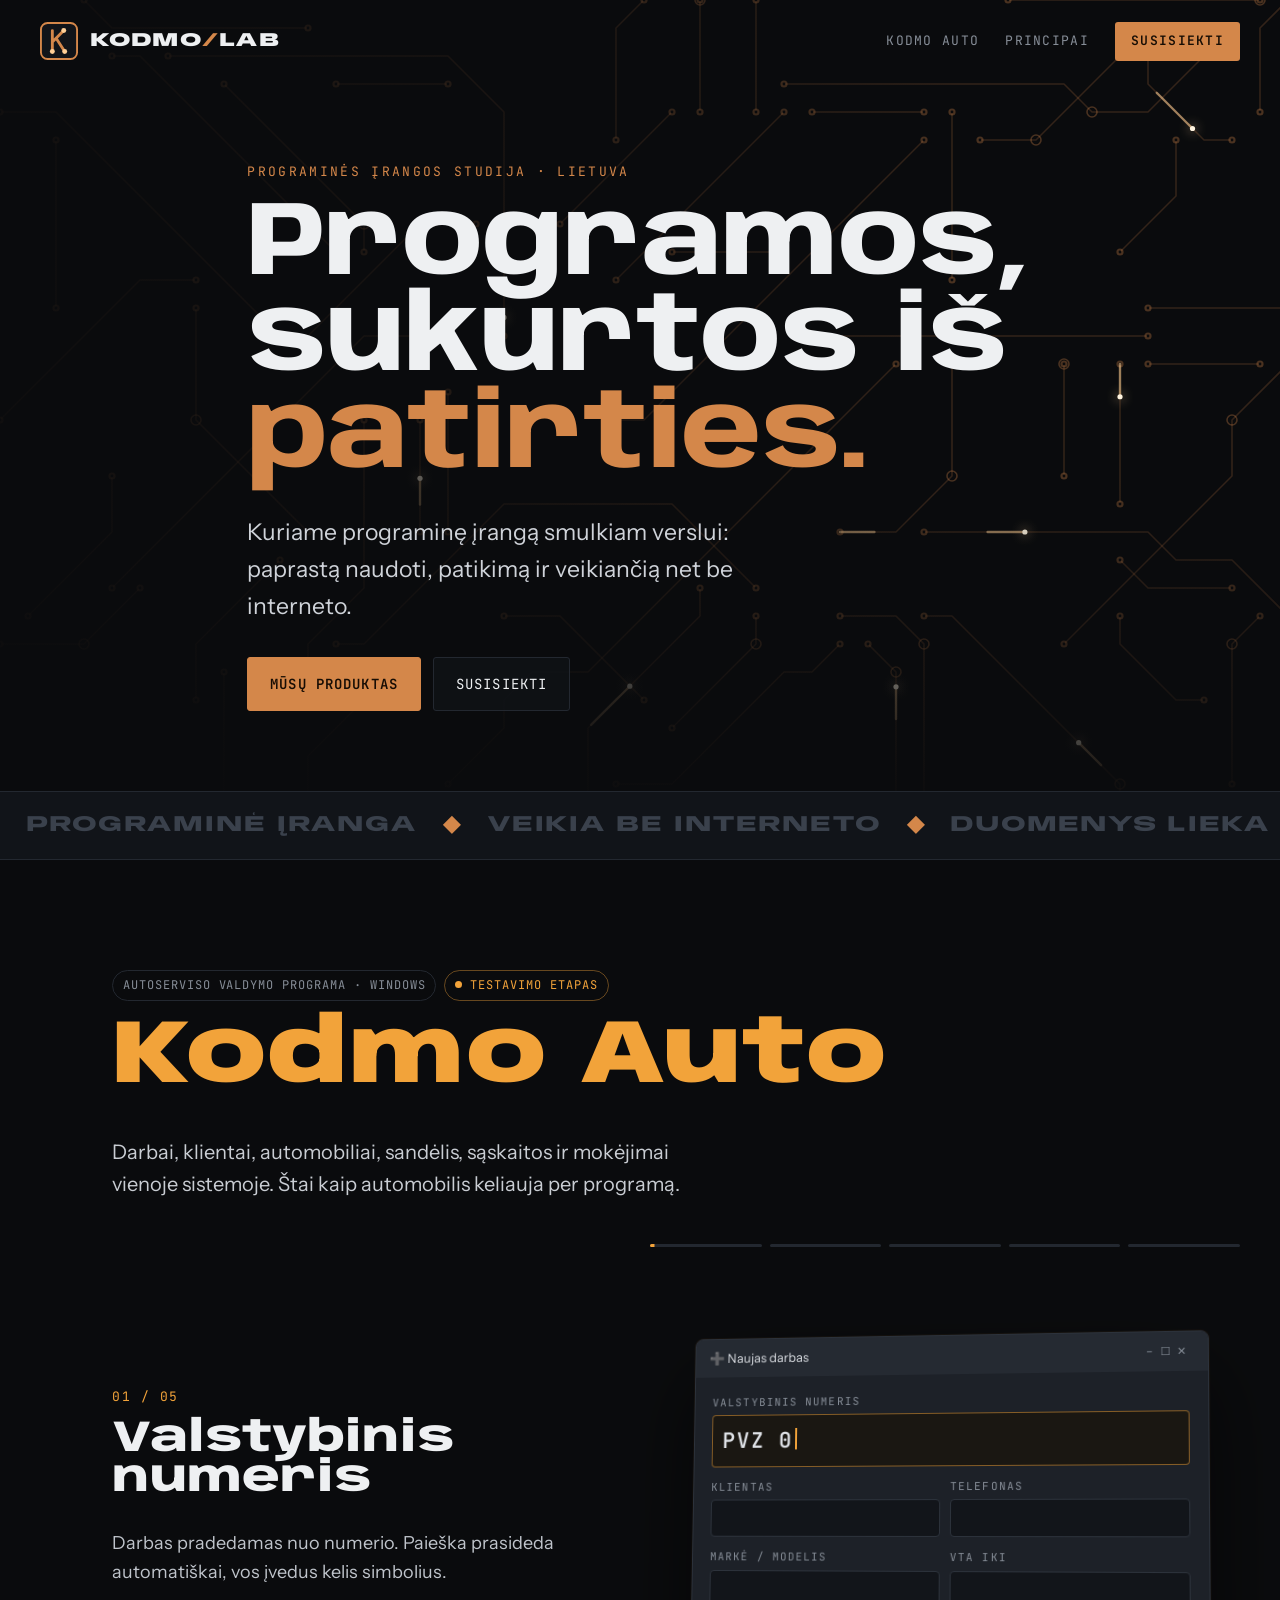
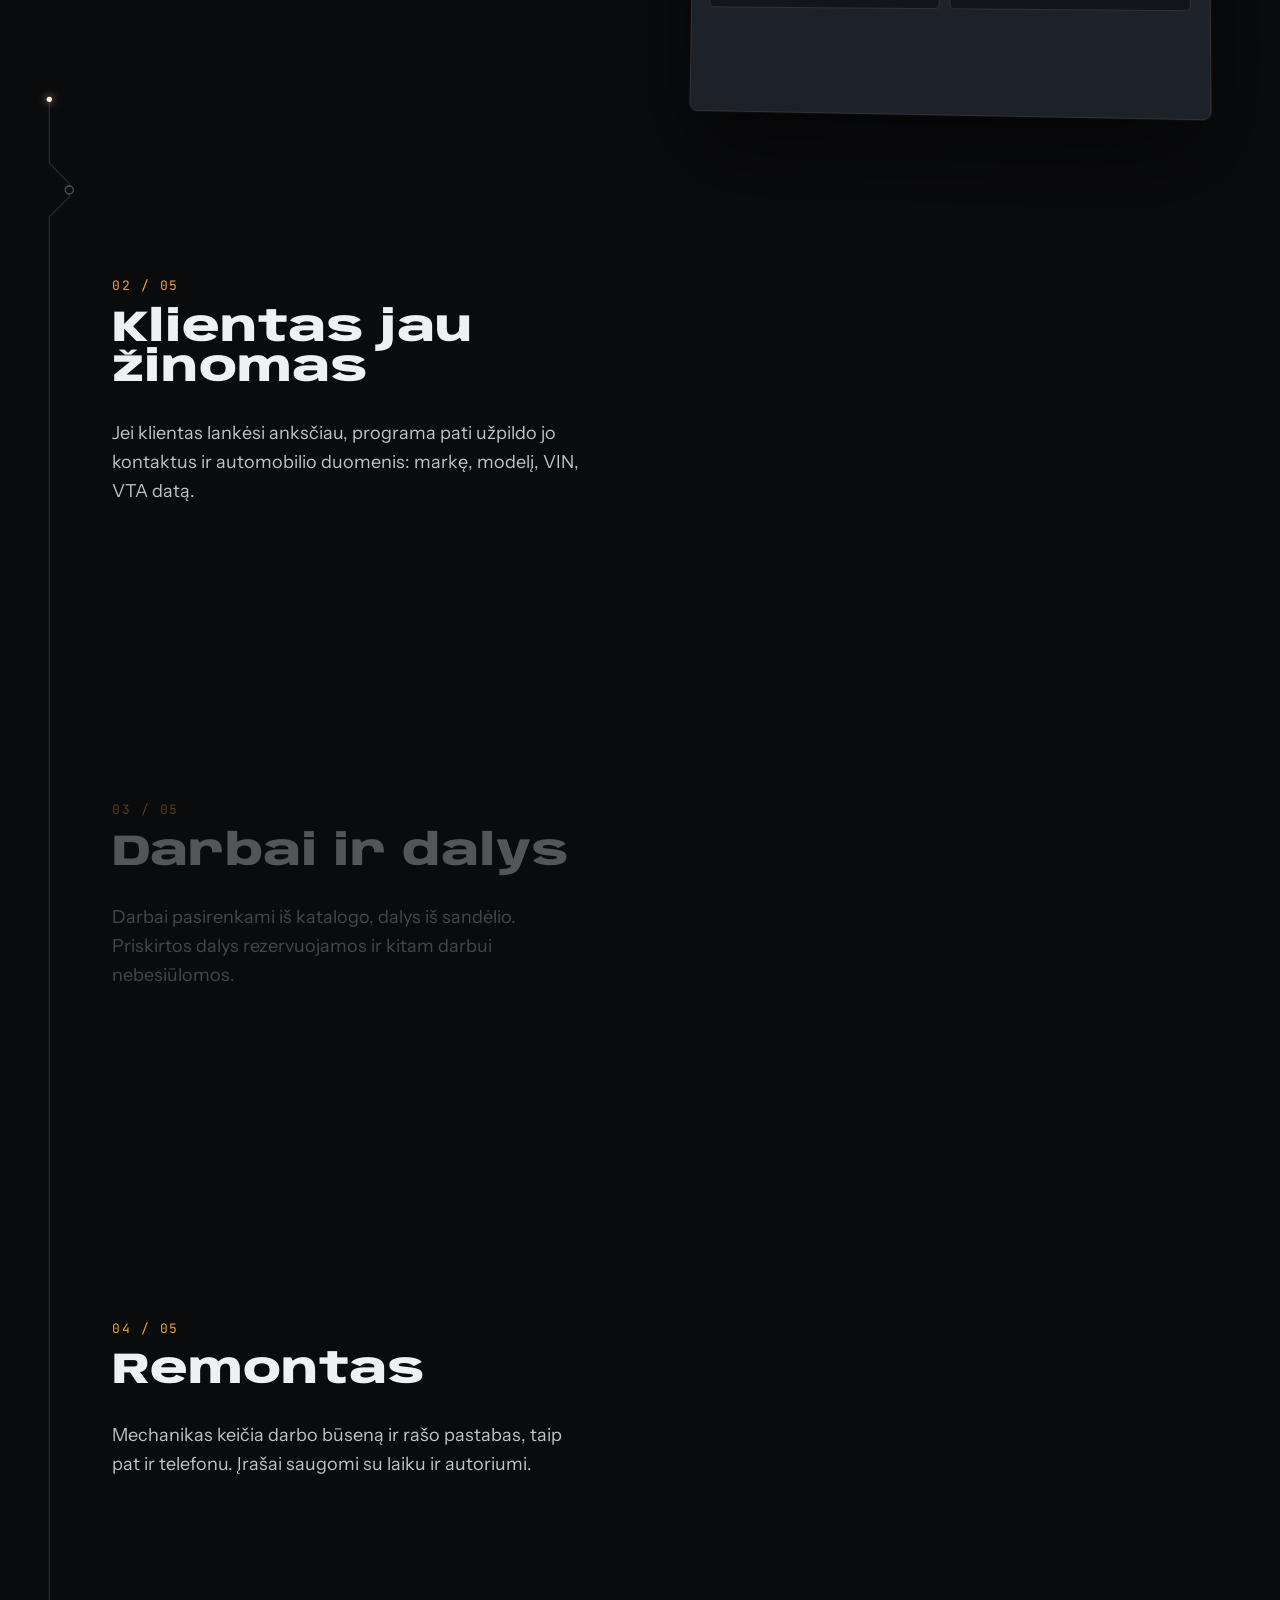
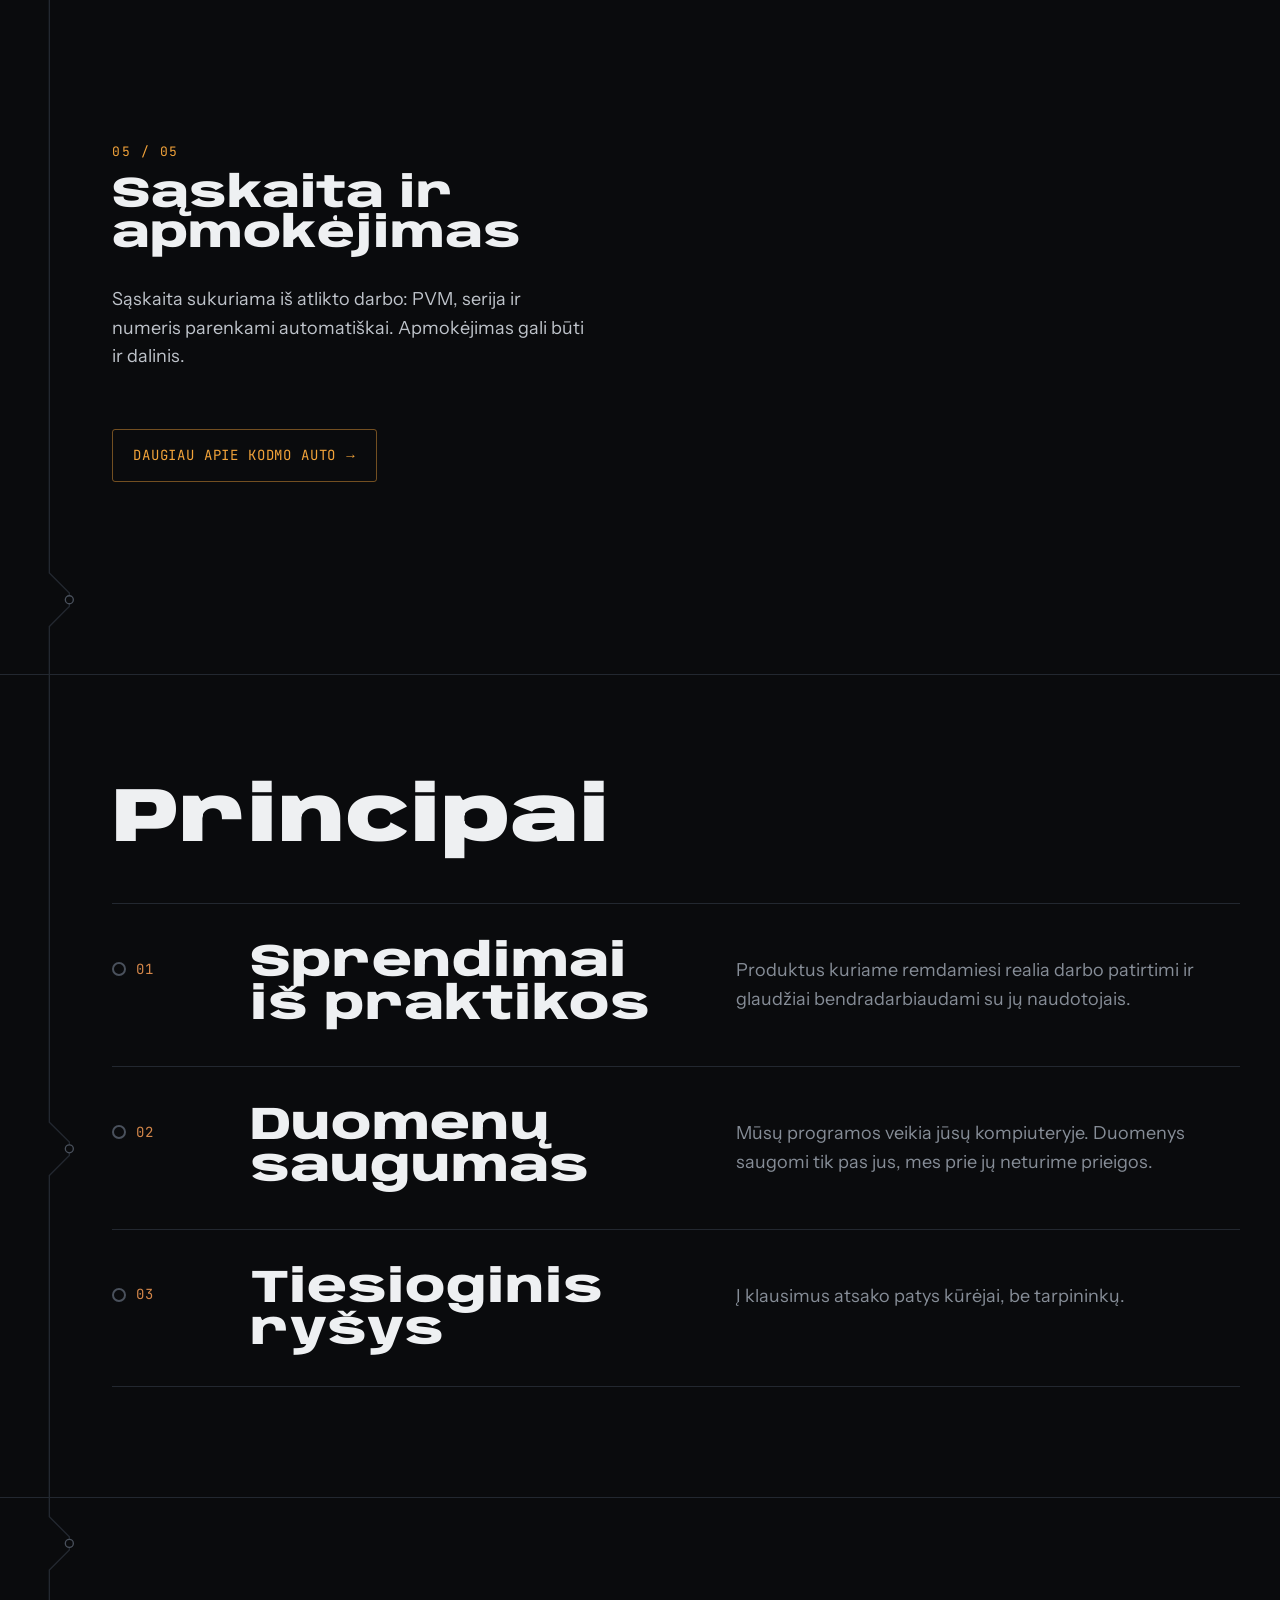
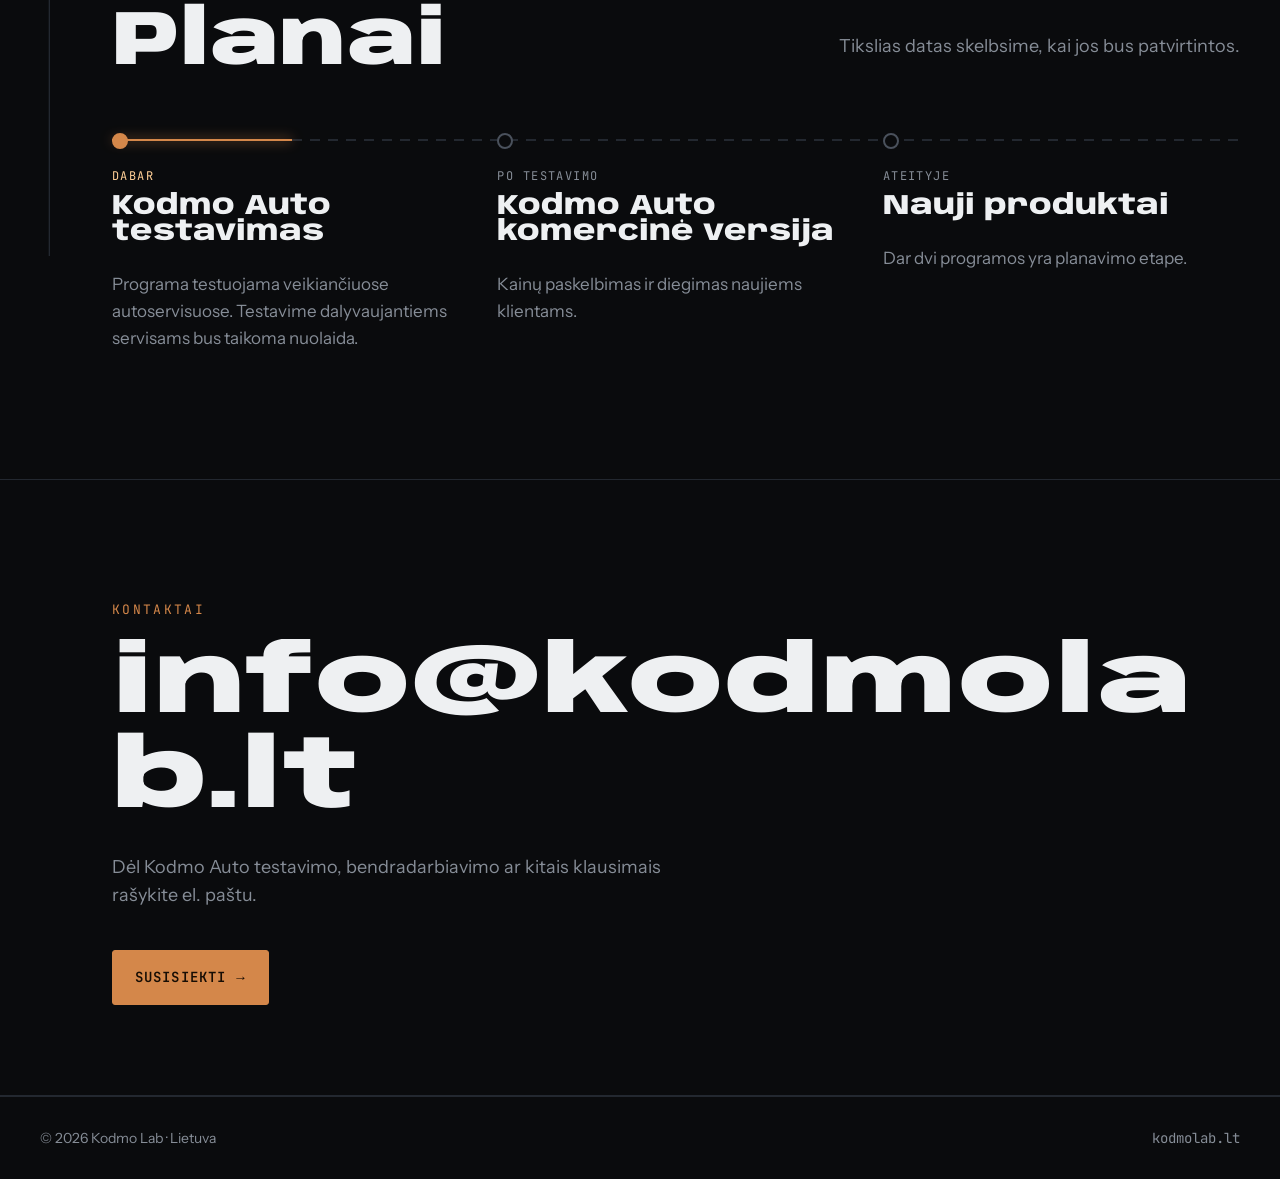
==== commit c1bf7276: "Antraštė: „sukurtos iš patirties“ Co-Authored-By: Claude Opus 5.5 <noreply@anthropic.com> Claude-Ses" ====
--- a/index.html
+++ b/index.html
@@ -240,7 +240,7 @@
   <canvas id="pcb" aria-hidden="true"></canvas>
   <div class="wrap hero-txt">
     <div class="eyebrow">Programinės įrangos studija · Lietuva</div>
-    <h1 id="h1" aria-label="Programos, sukurtos iš praktikos." style="margin-top:14px"><span class="ln">Programos,</span><span class="ln">sukurtos iš</span><span class="ln c">praktikos.</span></h1>
+    <h1 id="h1" aria-label="Programos, sukurtos iš patirties." style="margin-top:14px"><span class="ln">Programos,</span><span class="ln">sukurtos iš</span><span class="ln c">patirties.</span></h1>
     <p class="lead">Kuriame programinę įrangą smulkiam verslui: paprastą naudoti, patikimą ir veikiančią net be interneto.</p>
     <div class="btns">
       <a class="btn cu mag" href="/auto/">Mūsų produktas</a>
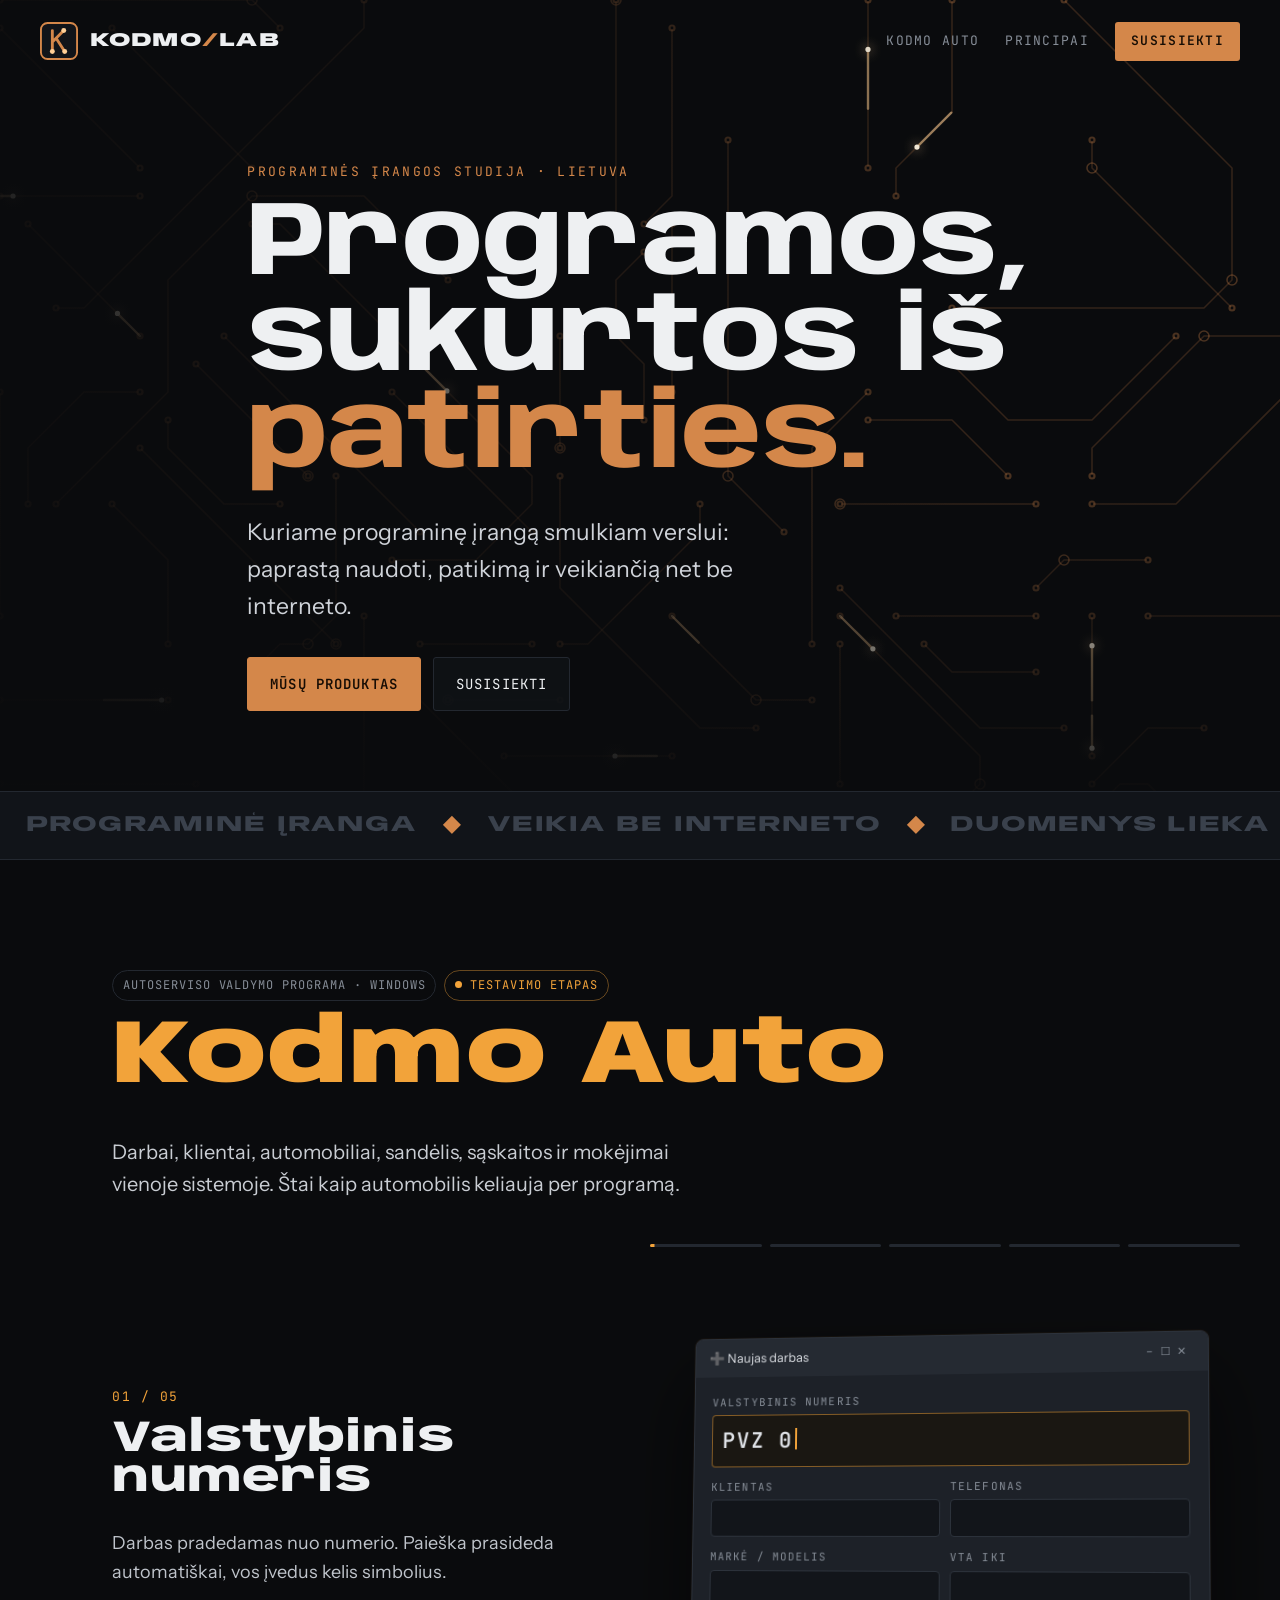
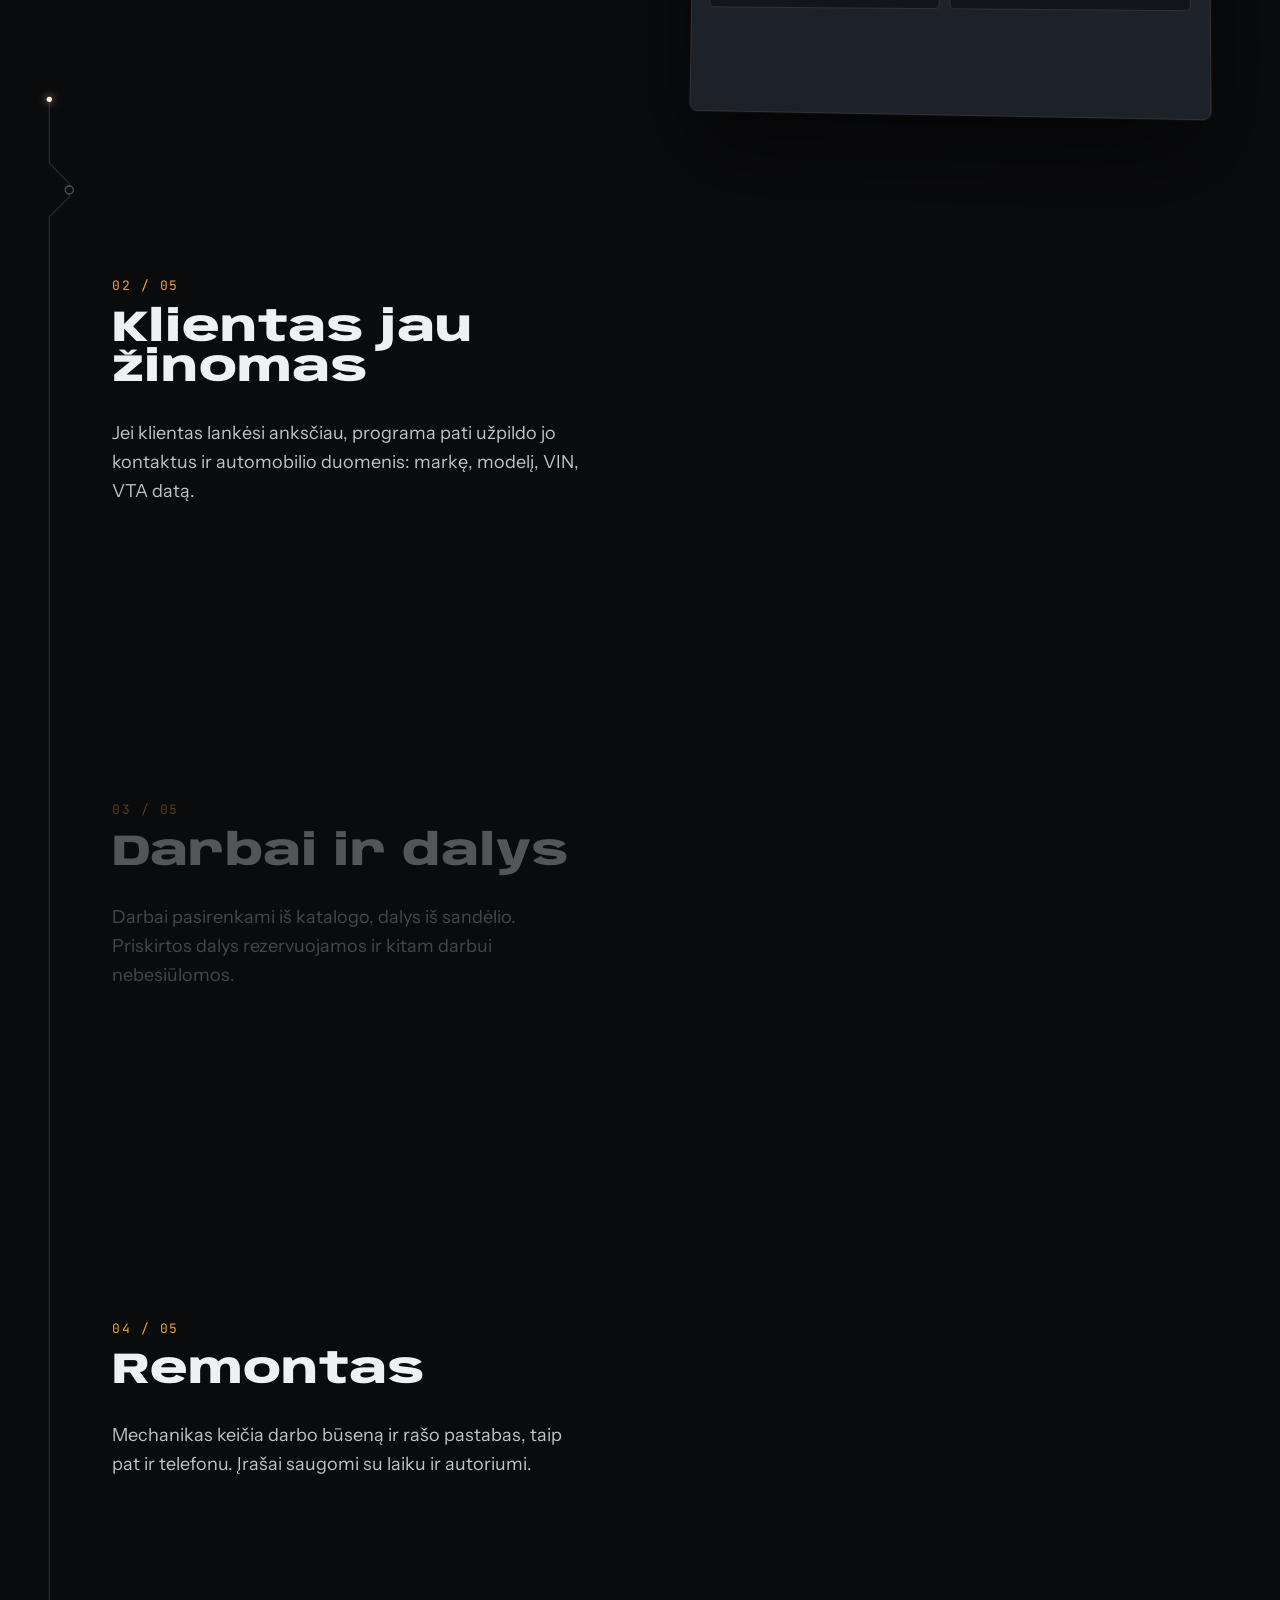
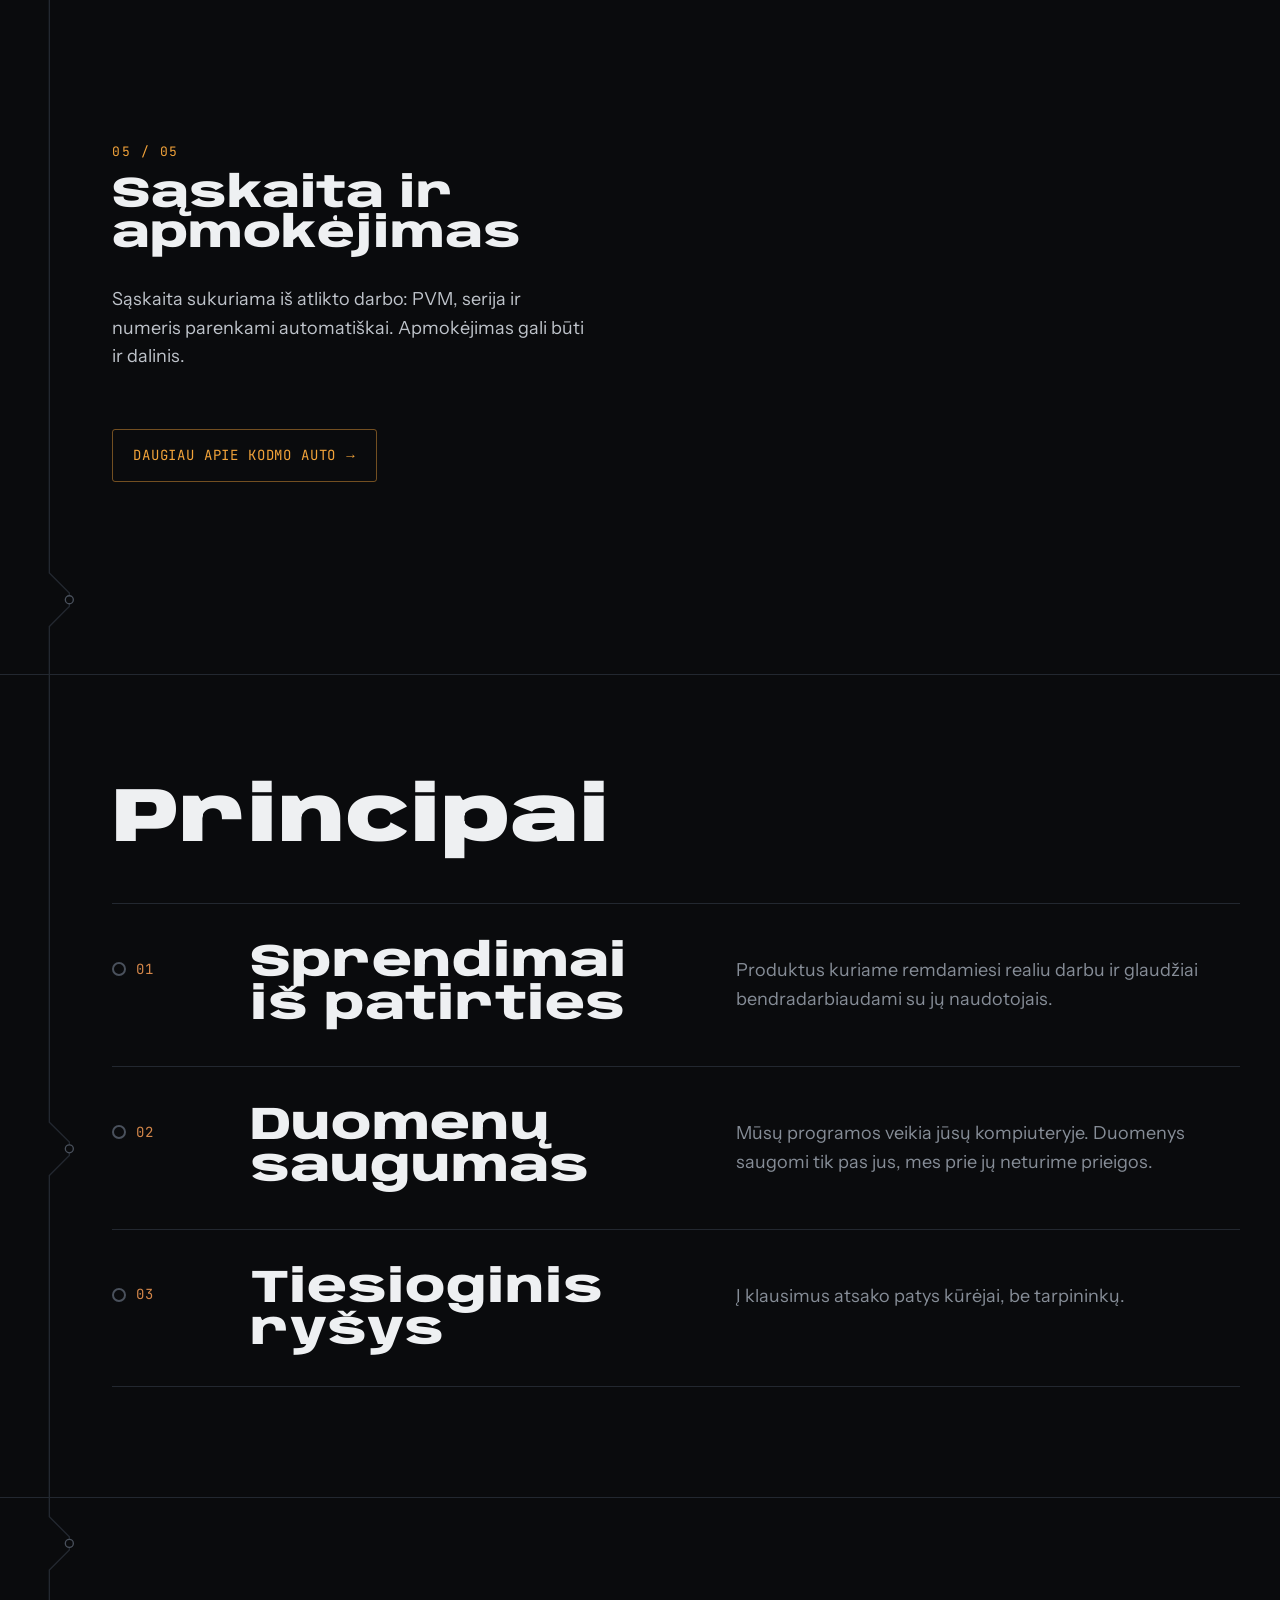
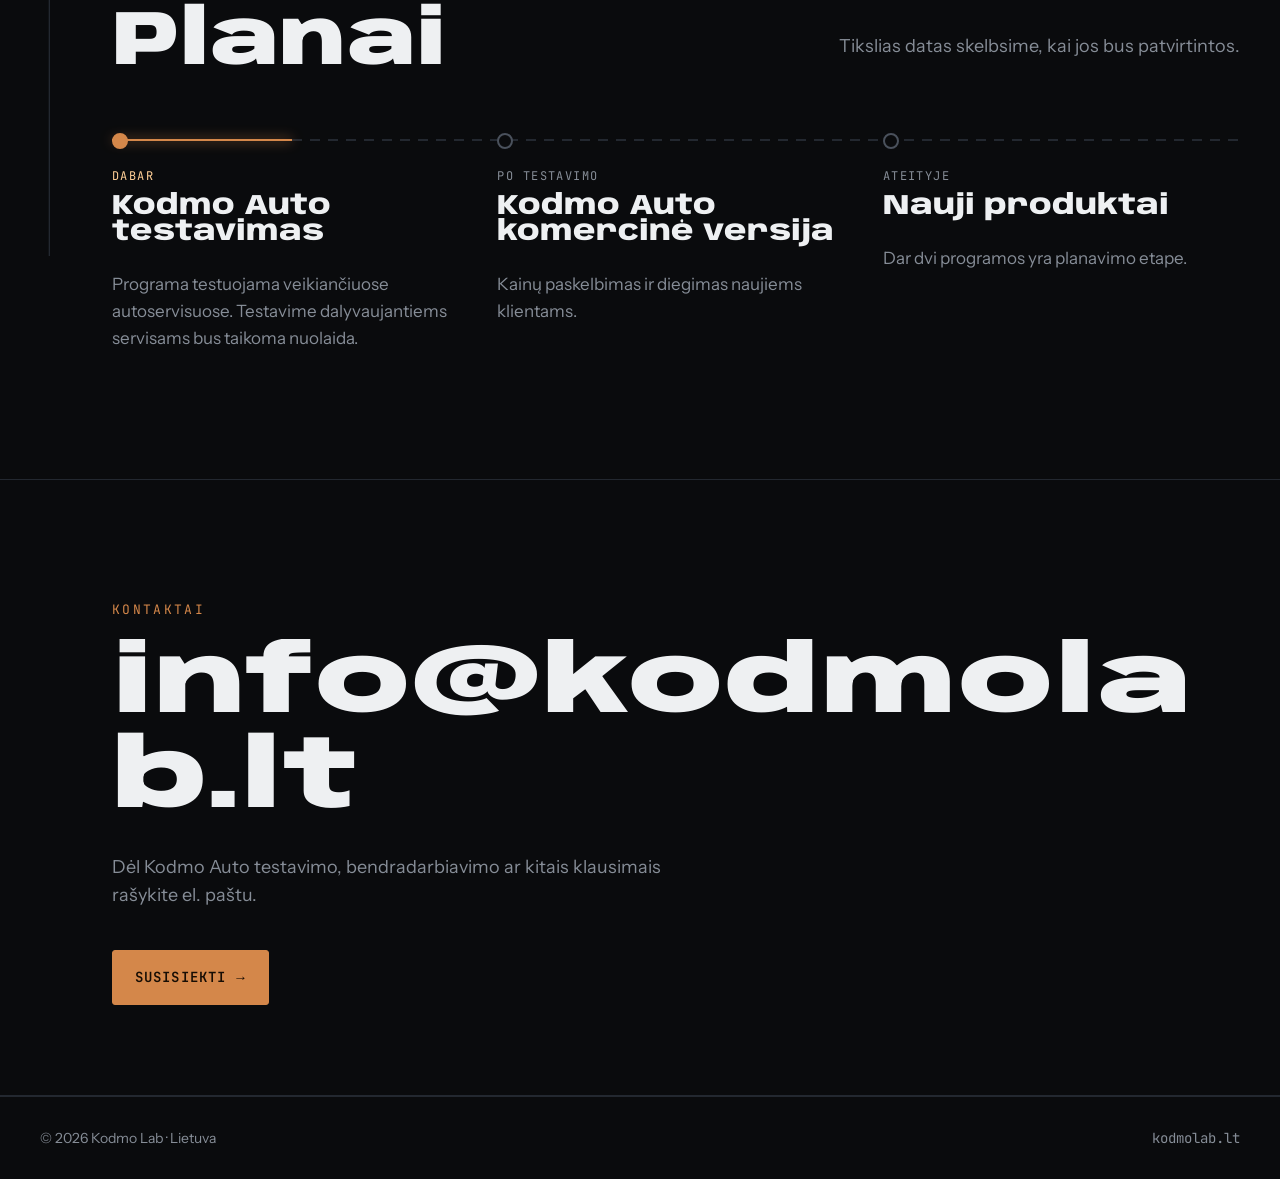
==== commit ae778b90: "Principas: „Sprendimai iš patirties“ Co-Authored-By: Claude Opus 5.5 <noreply@anthropic.com> Claude-" ====
--- a/index.html
+++ b/index.html
@@ -329,7 +329,7 @@
     <div class="wrap in">
       <div class="head" data-node><h2>Principai</h2></div>
       <div class="rules">
-        <div class="rule"><span class="n">01</span><h3>Sprendimai iš praktikos</h3><p>Produktus kuriame remdamiesi realia darbo patirtimi ir glaudžiai bendradarbiaudami su jų naudotojais.</p></div>
+        <div class="rule"><span class="n">01</span><h3>Sprendimai iš patirties</h3><p>Produktus kuriame remdamiesi realiu darbu ir glaudžiai bendradarbiaudami su jų naudotojais.</p></div>
         <div class="rule"><span class="n">02</span><h3>Duomenų saugumas</h3><p>Mūsų programos veikia jūsų kompiuteryje. Duomenys saugomi tik pas jus, mes prie jų neturime prieigos.</p></div>
         <div class="rule"><span class="n">03</span><h3>Tiesioginis ryšys</h3><p>Į klausimus atsako patys kūrėjai, be tarpininkų.</p></div>
       </div>
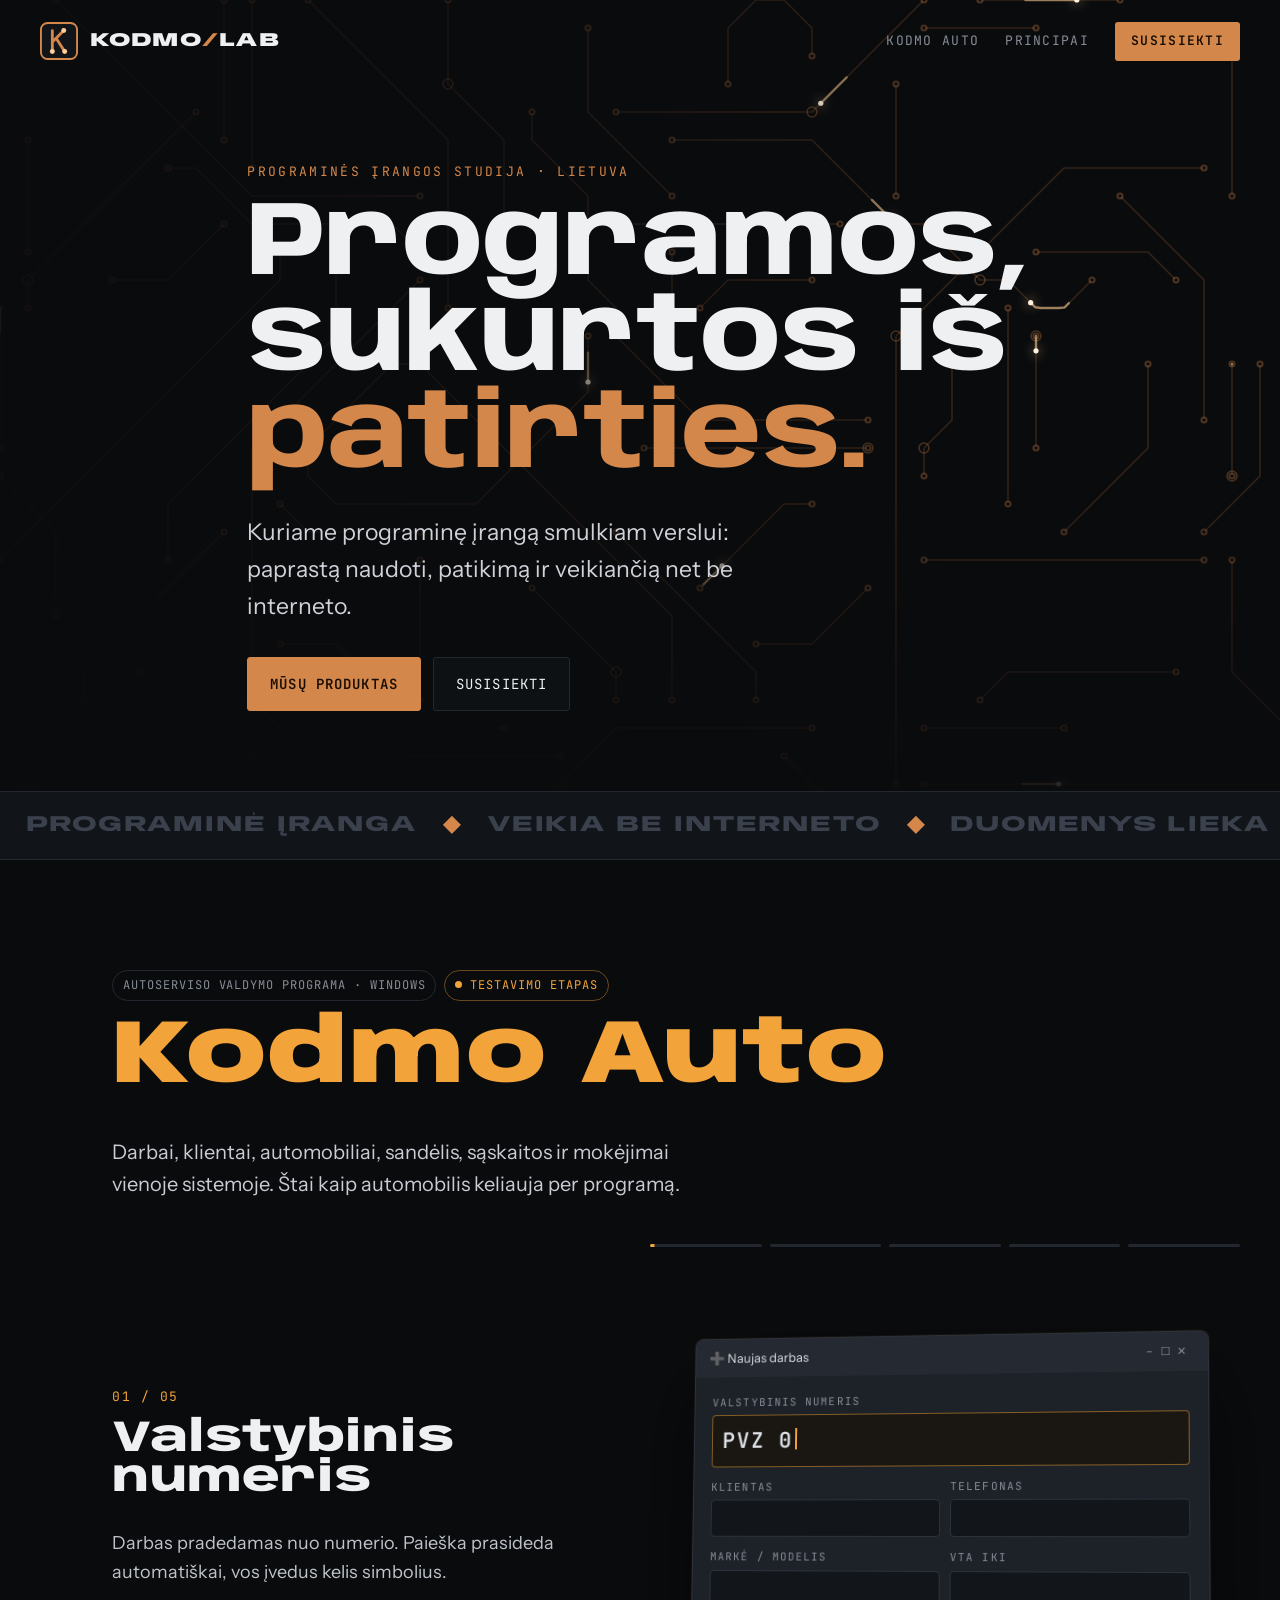
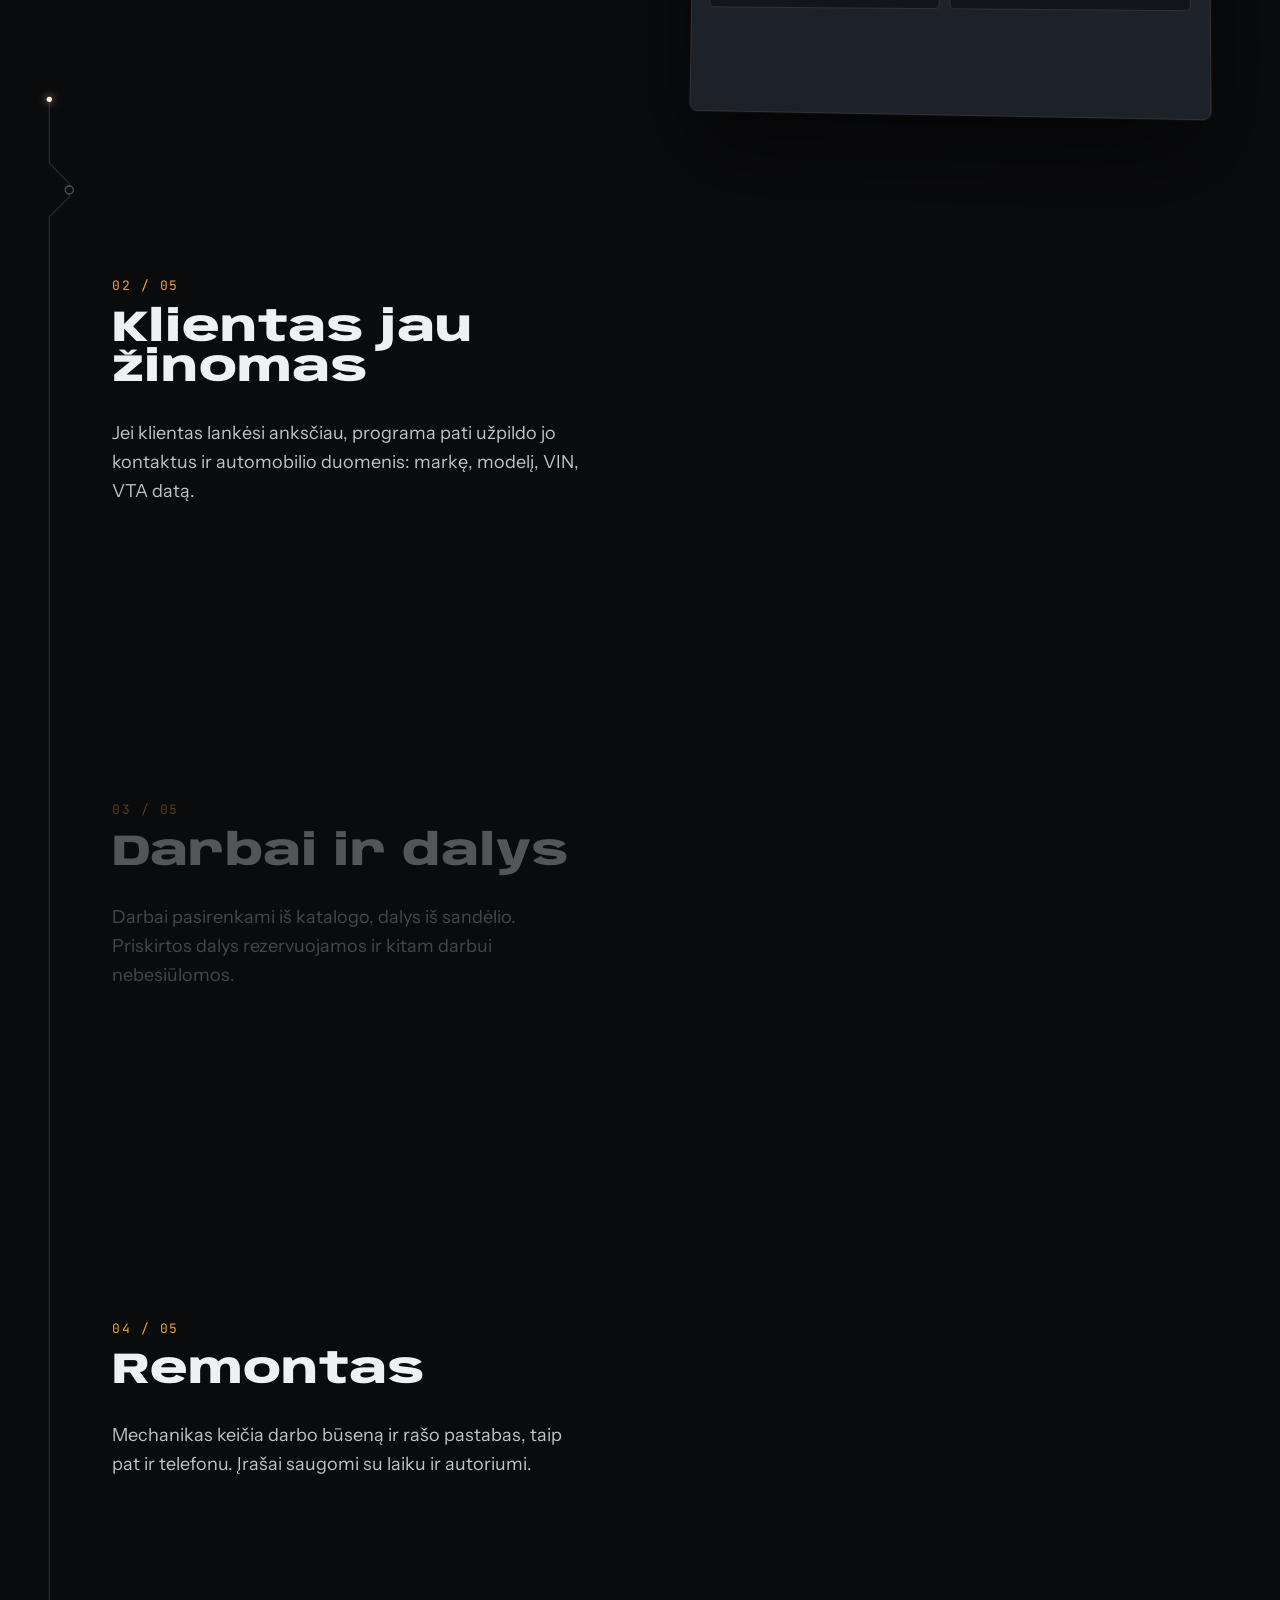
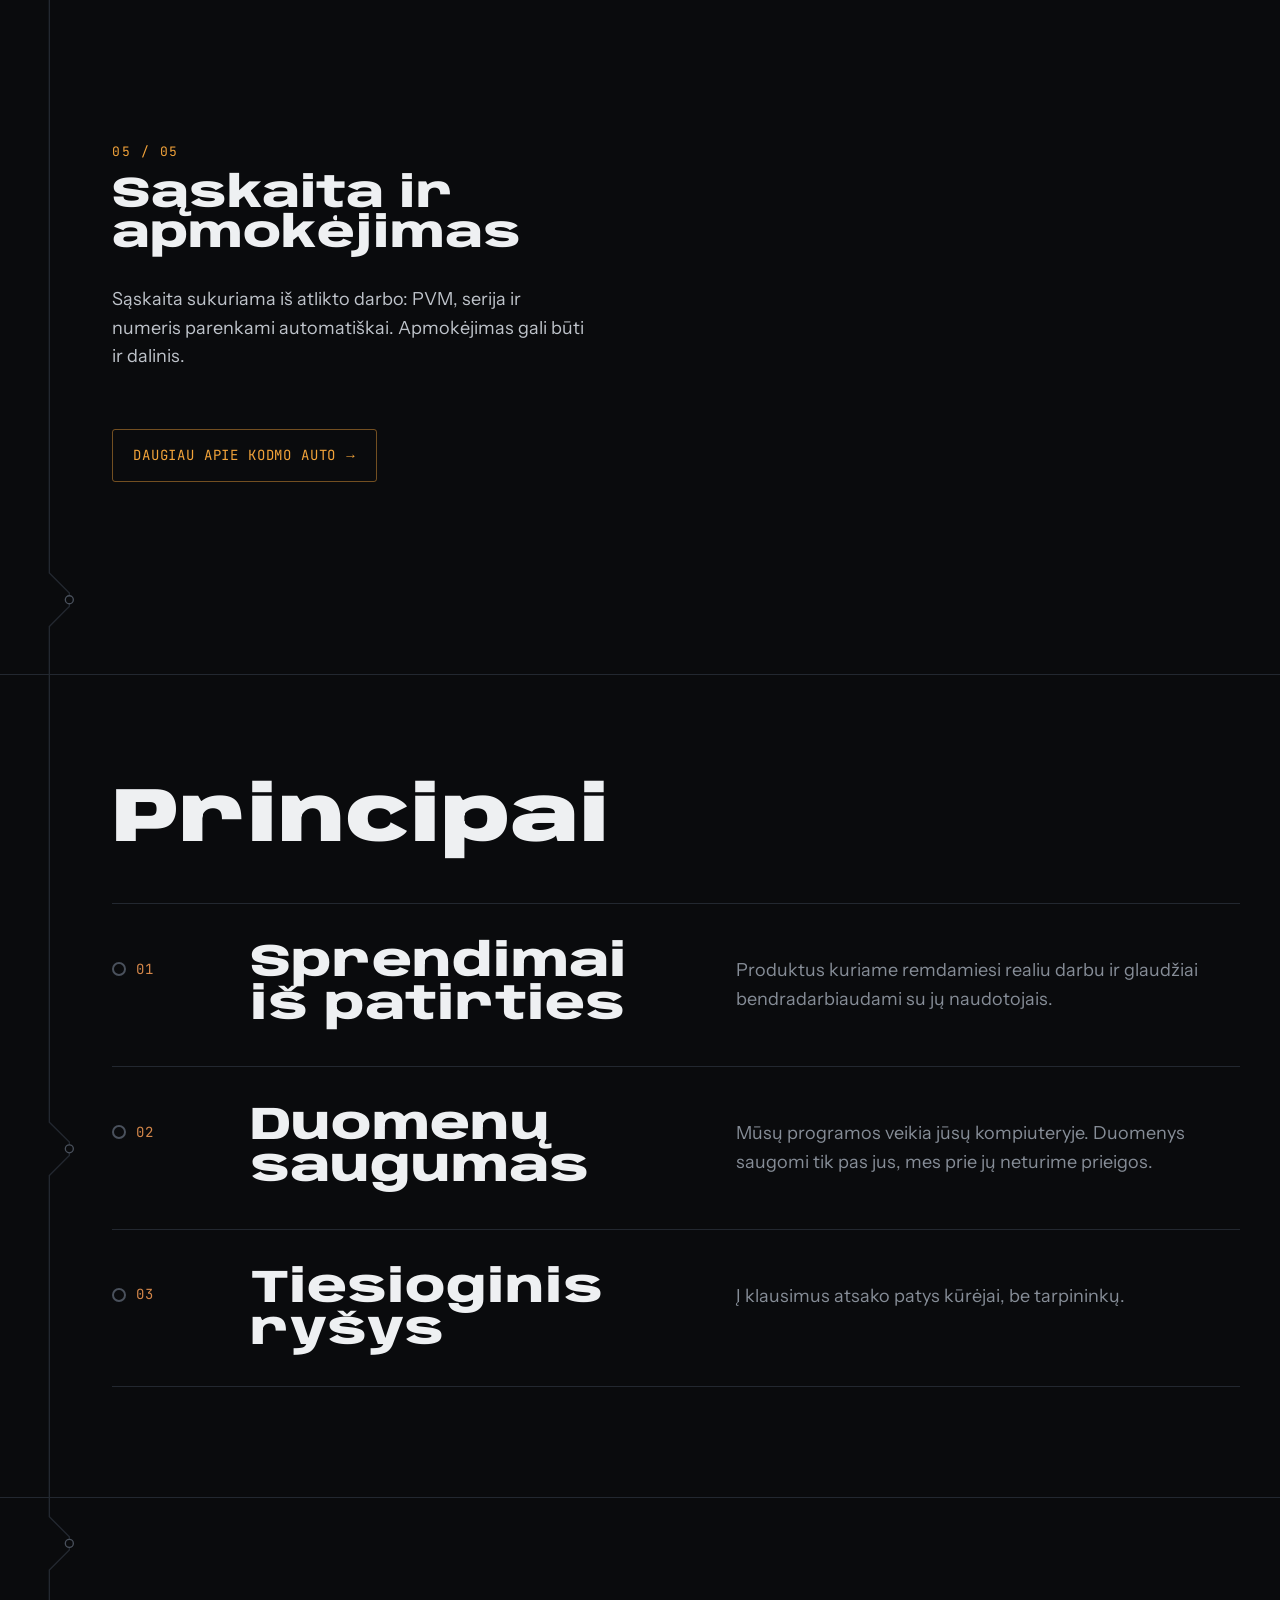
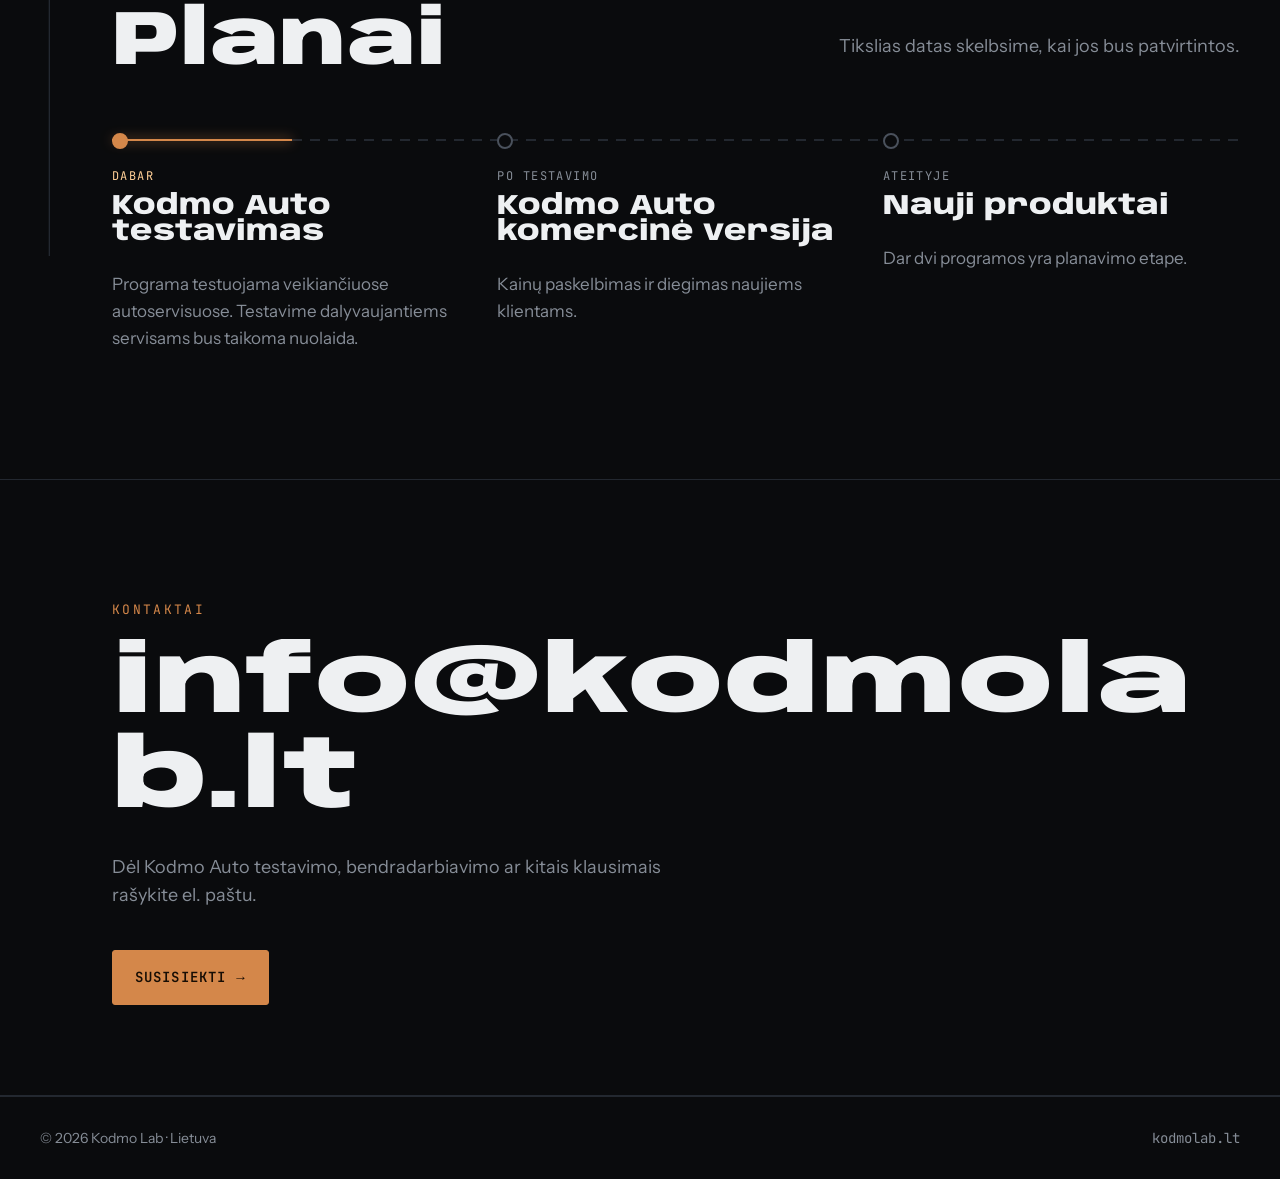
==== commit af0043c3: "Ženkliukas: favicon.ico, 192 px PNG ir apple-touch-icon Co-Authored-By: Claude Opus 5.5 <noreply@ant" ====
--- a/index.html
+++ b/index.html
@@ -6,7 +6,7 @@
 <title>Kodmo Lab</title>
 <meta name="description" content="Kodmo Lab – Lietuvos programinės įrangos studija. Kuriame programas smulkiam verslui.">
 <link rel="stylesheet" href="/fonts/fonts.css">
-<link rel="icon" href="/favicon.svg" type="image/svg+xml">
+<link rel="icon" href="/favicon.ico" sizes="48x48"><link rel="icon" href="/favicon.svg" type="image/svg+xml"><link rel="icon" href="/icon-192.png" type="image/png" sizes="192x192"><link rel="apple-touch-icon" href="/apple-touch-icon.png">
 <meta property="og:type" content="website">
 <meta property="og:title" content="Kodmo Lab">
 <meta property="og:description" content="Kodmo Lab – Lietuvos programinės įrangos studija. Kuriame programas smulkiam verslui.">
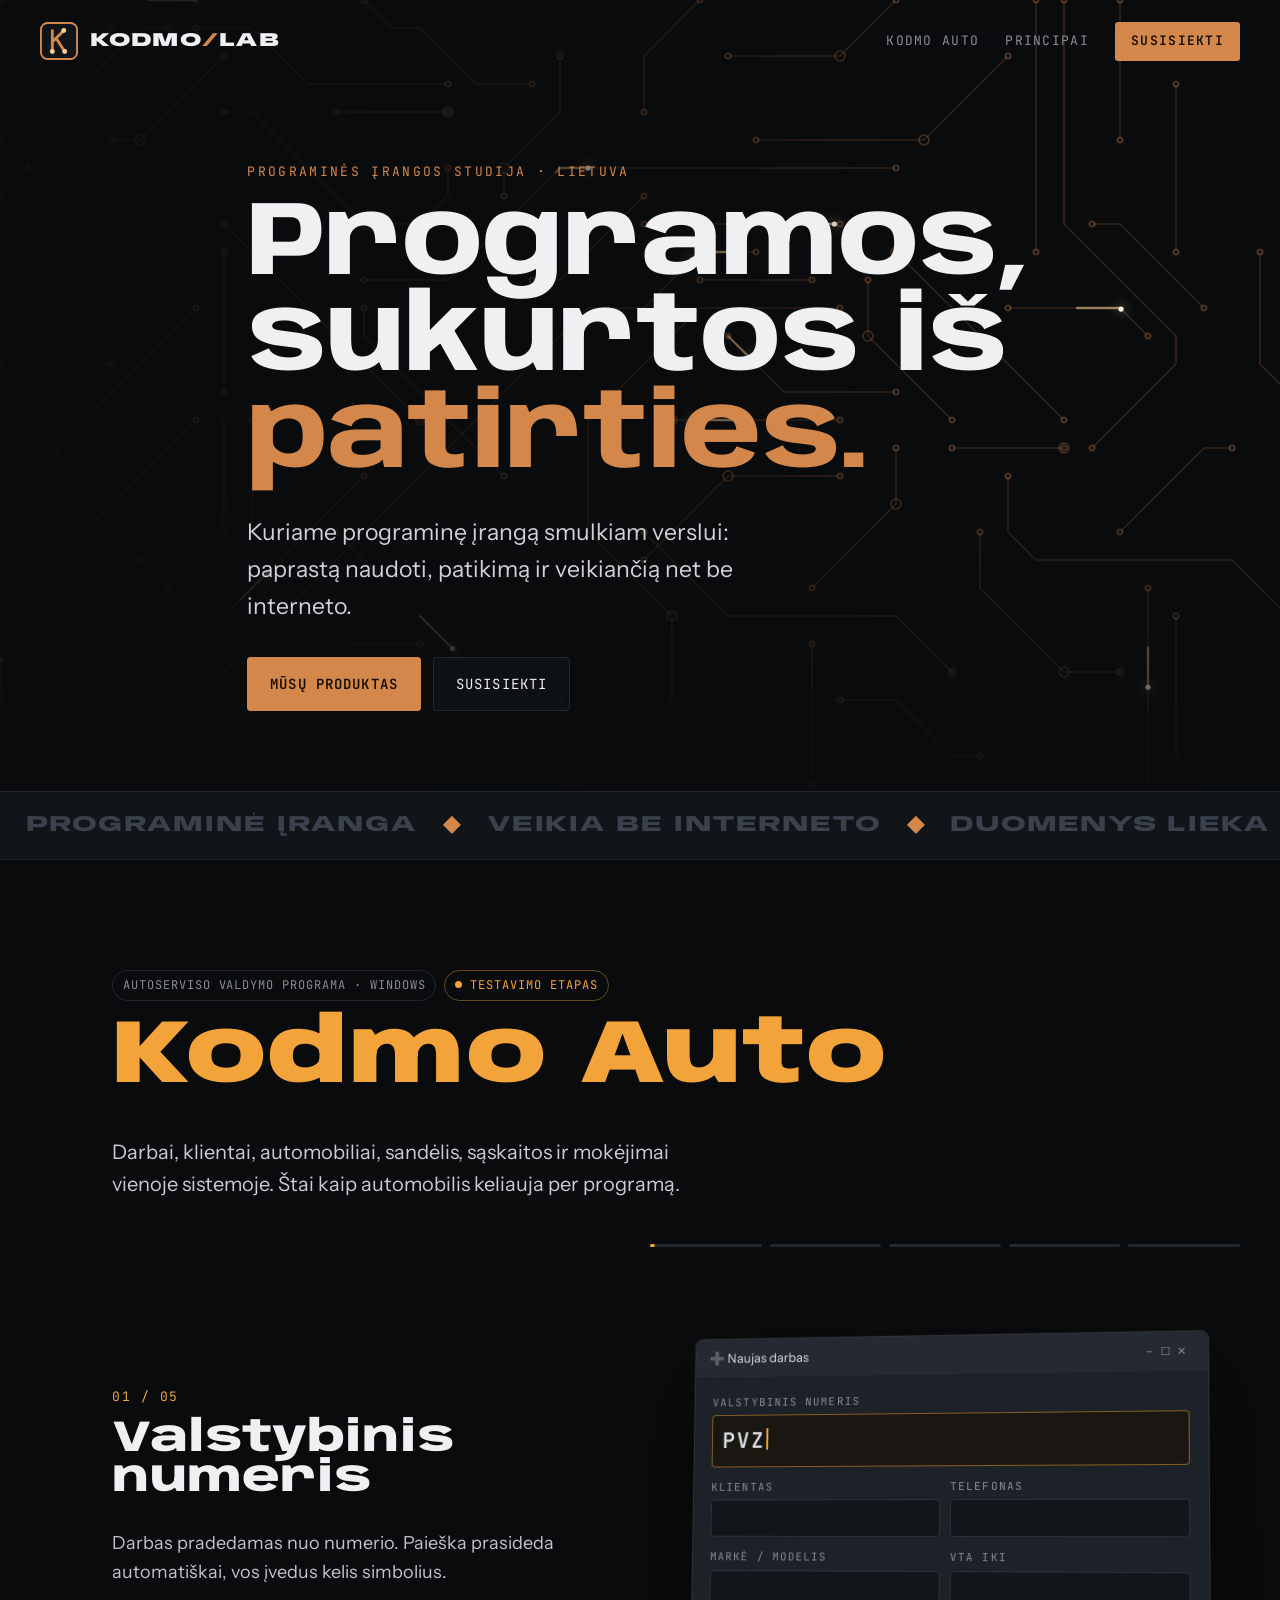
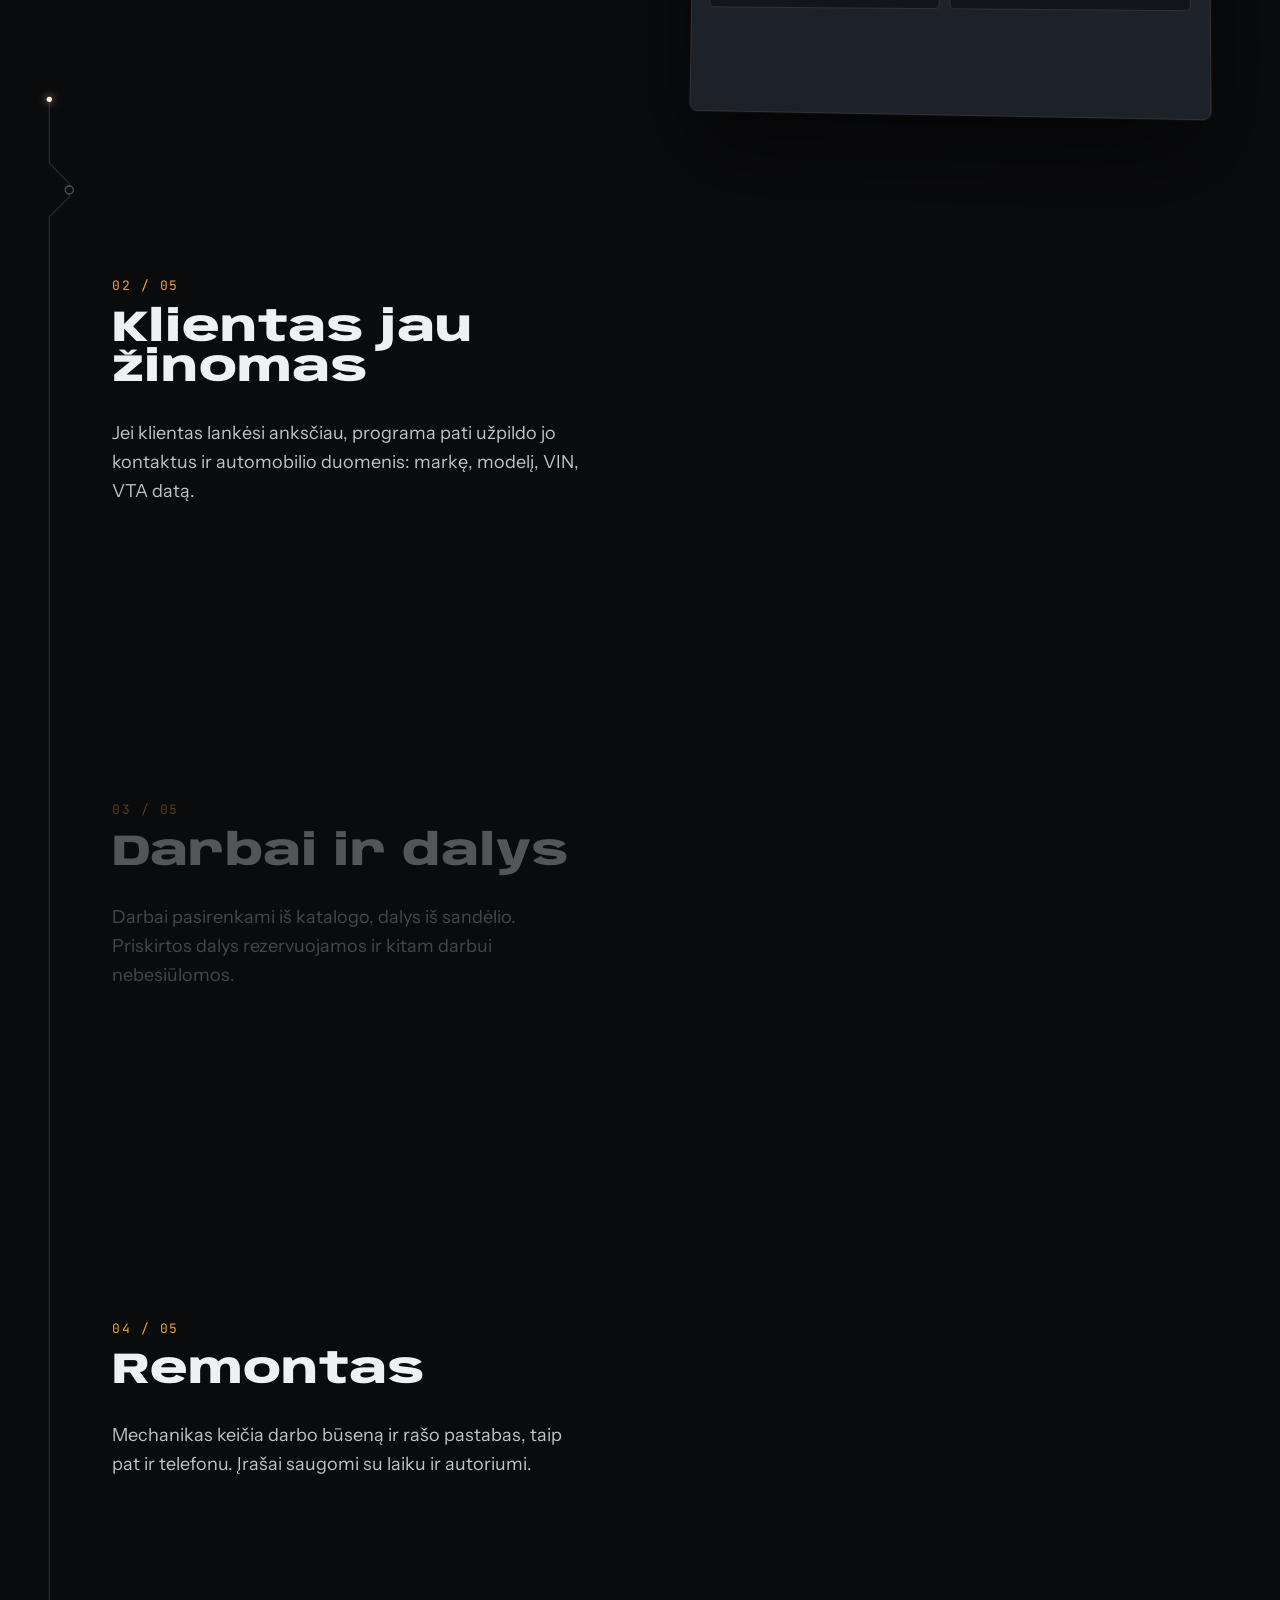
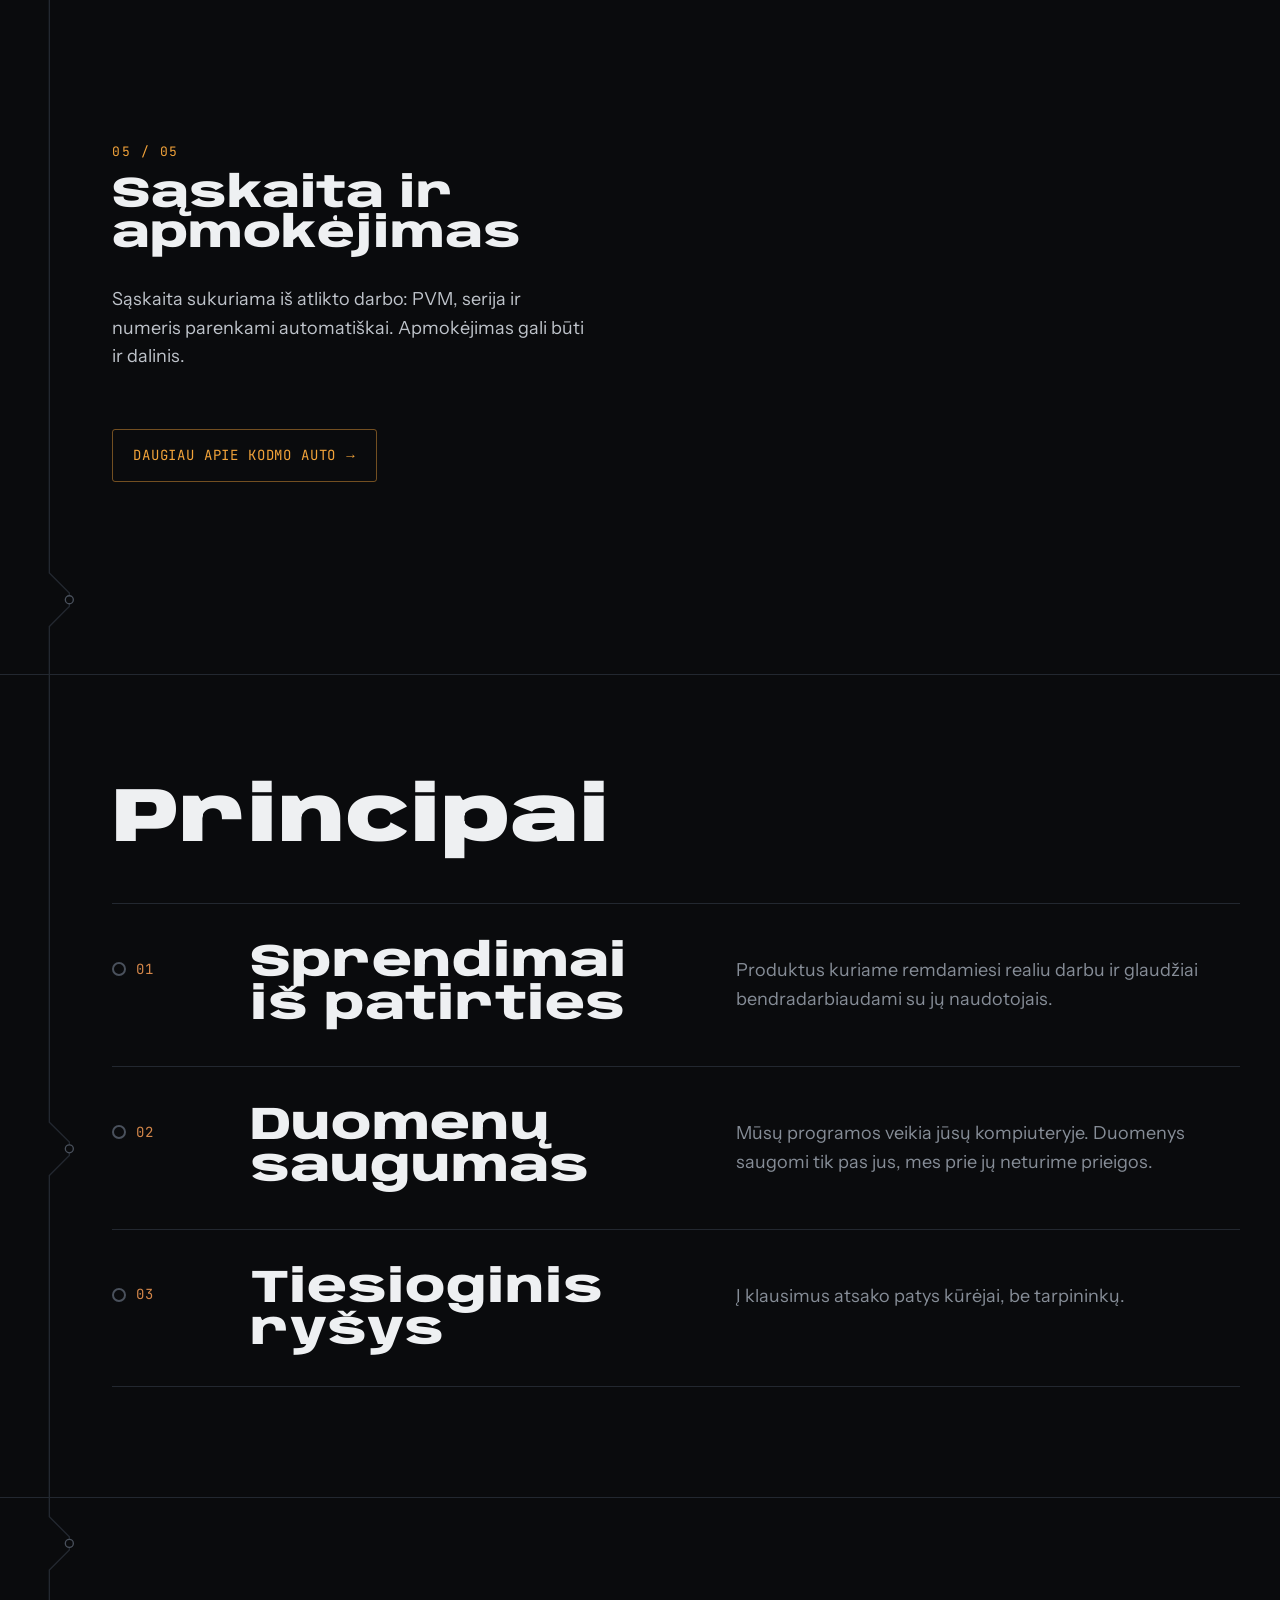
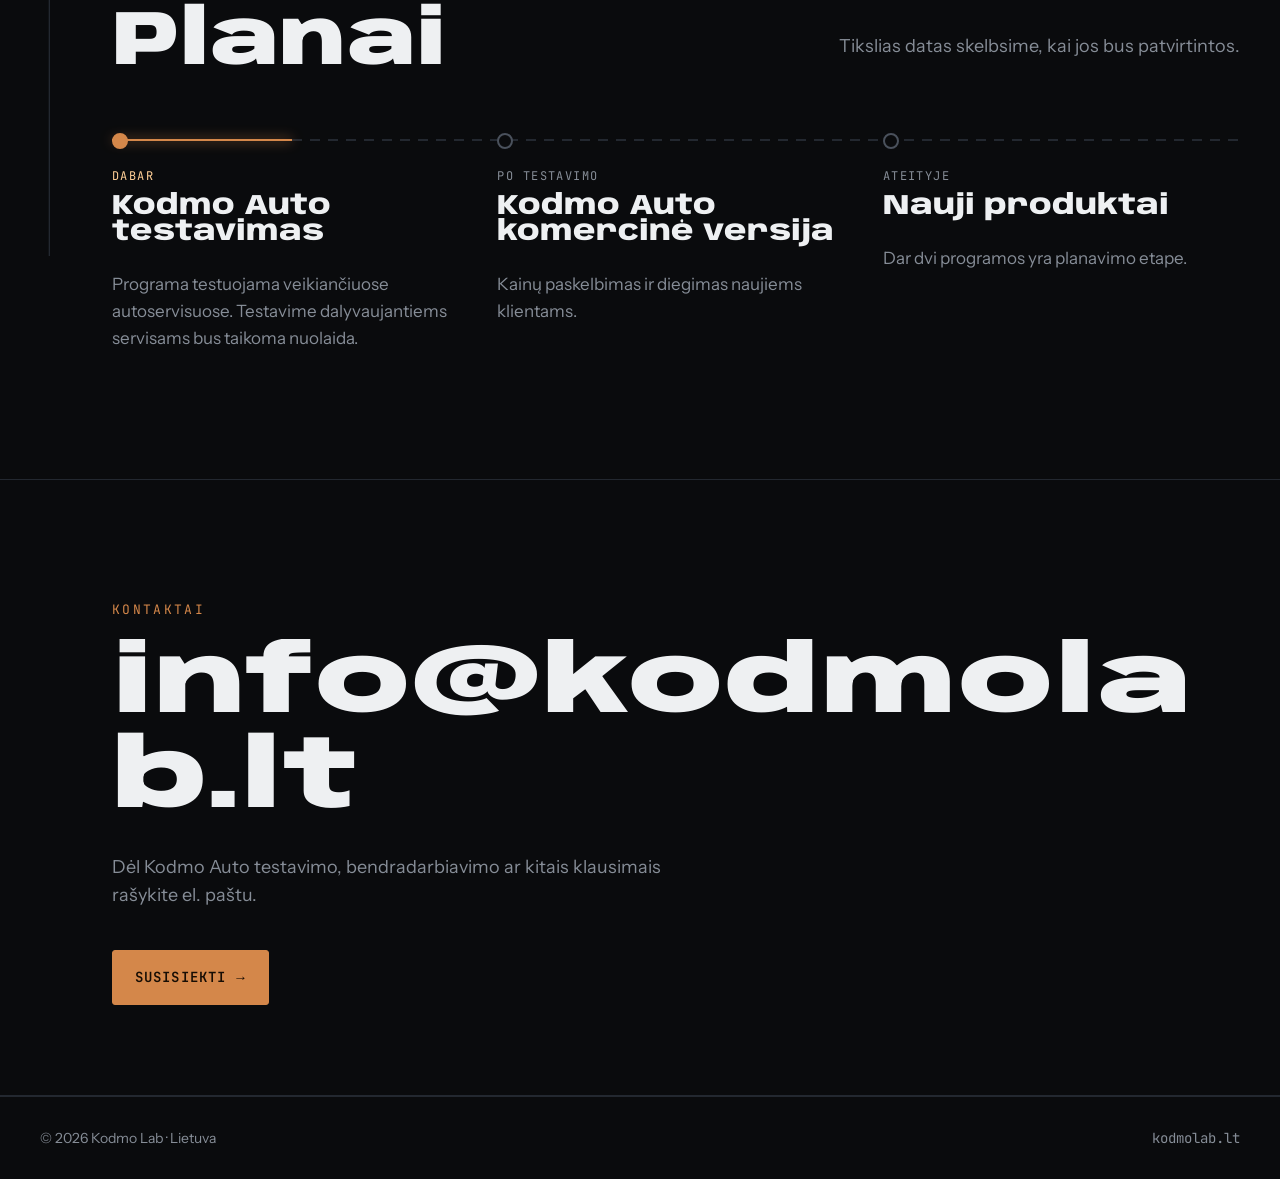
==== commit 698c96db: "Antraštės tarpai paieškai; schema.org aprašai (Organization, SoftwareApplication) Co-Authored-By: Cl" ====
--- a/index.html
+++ b/index.html
@@ -219,6 +219,7 @@
   .mail{color:var(--ink);background:none}
 }
 </style>
+<script type="application/ld+json">{"@context": "https://schema.org", "@type": "Organization", "name": "Kodmo Lab", "url": "https://kodmolab.lt/", "logo": "https://kodmolab.lt/icon-192.png", "email": "info@kodmolab.lt", "description": "Lietuvos programinės įrangos studija. Kuriame programas smulkiam verslui, pirmasis produktas – autoserviso valdymo programa Kodmo Auto."}</script>
 </head>
 <body>
 
@@ -240,7 +241,7 @@
   <canvas id="pcb" aria-hidden="true"></canvas>
   <div class="wrap hero-txt">
     <div class="eyebrow">Programinės įrangos studija · Lietuva</div>
-    <h1 id="h1" aria-label="Programos, sukurtos iš patirties." style="margin-top:14px"><span class="ln">Programos,</span><span class="ln">sukurtos iš</span><span class="ln c">patirties.</span></h1>
+    <h1 id="h1" aria-label="Programos, sukurtos iš patirties." style="margin-top:14px"><span class="ln">Programos,</span> <span class="ln">sukurtos iš</span> <span class="ln c">patirties.</span></h1>
     <p class="lead">Kuriame programinę įrangą smulkiam verslui: paprastą naudoti, patikimą ir veikiančią net be interneto.</p>
     <div class="btns">
       <a class="btn cu mag" href="/auto/">Mūsų produktas</a>
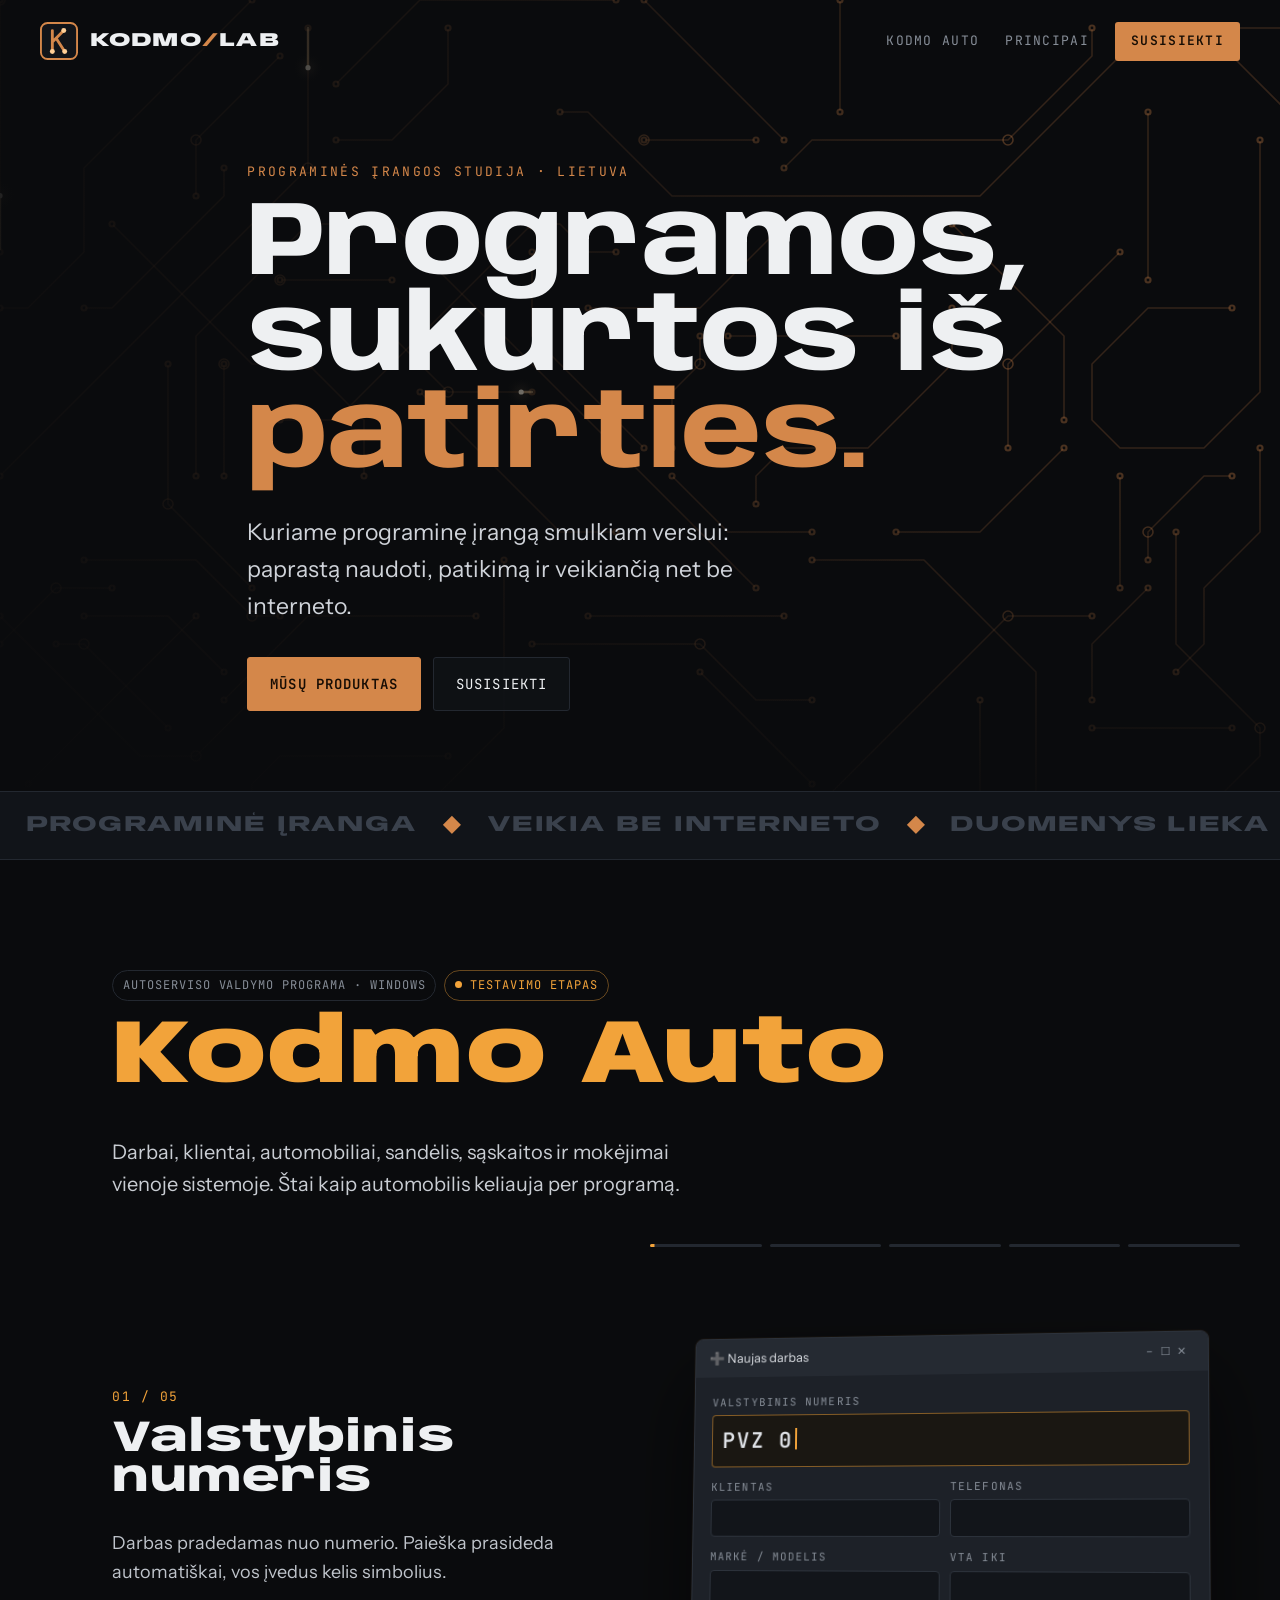
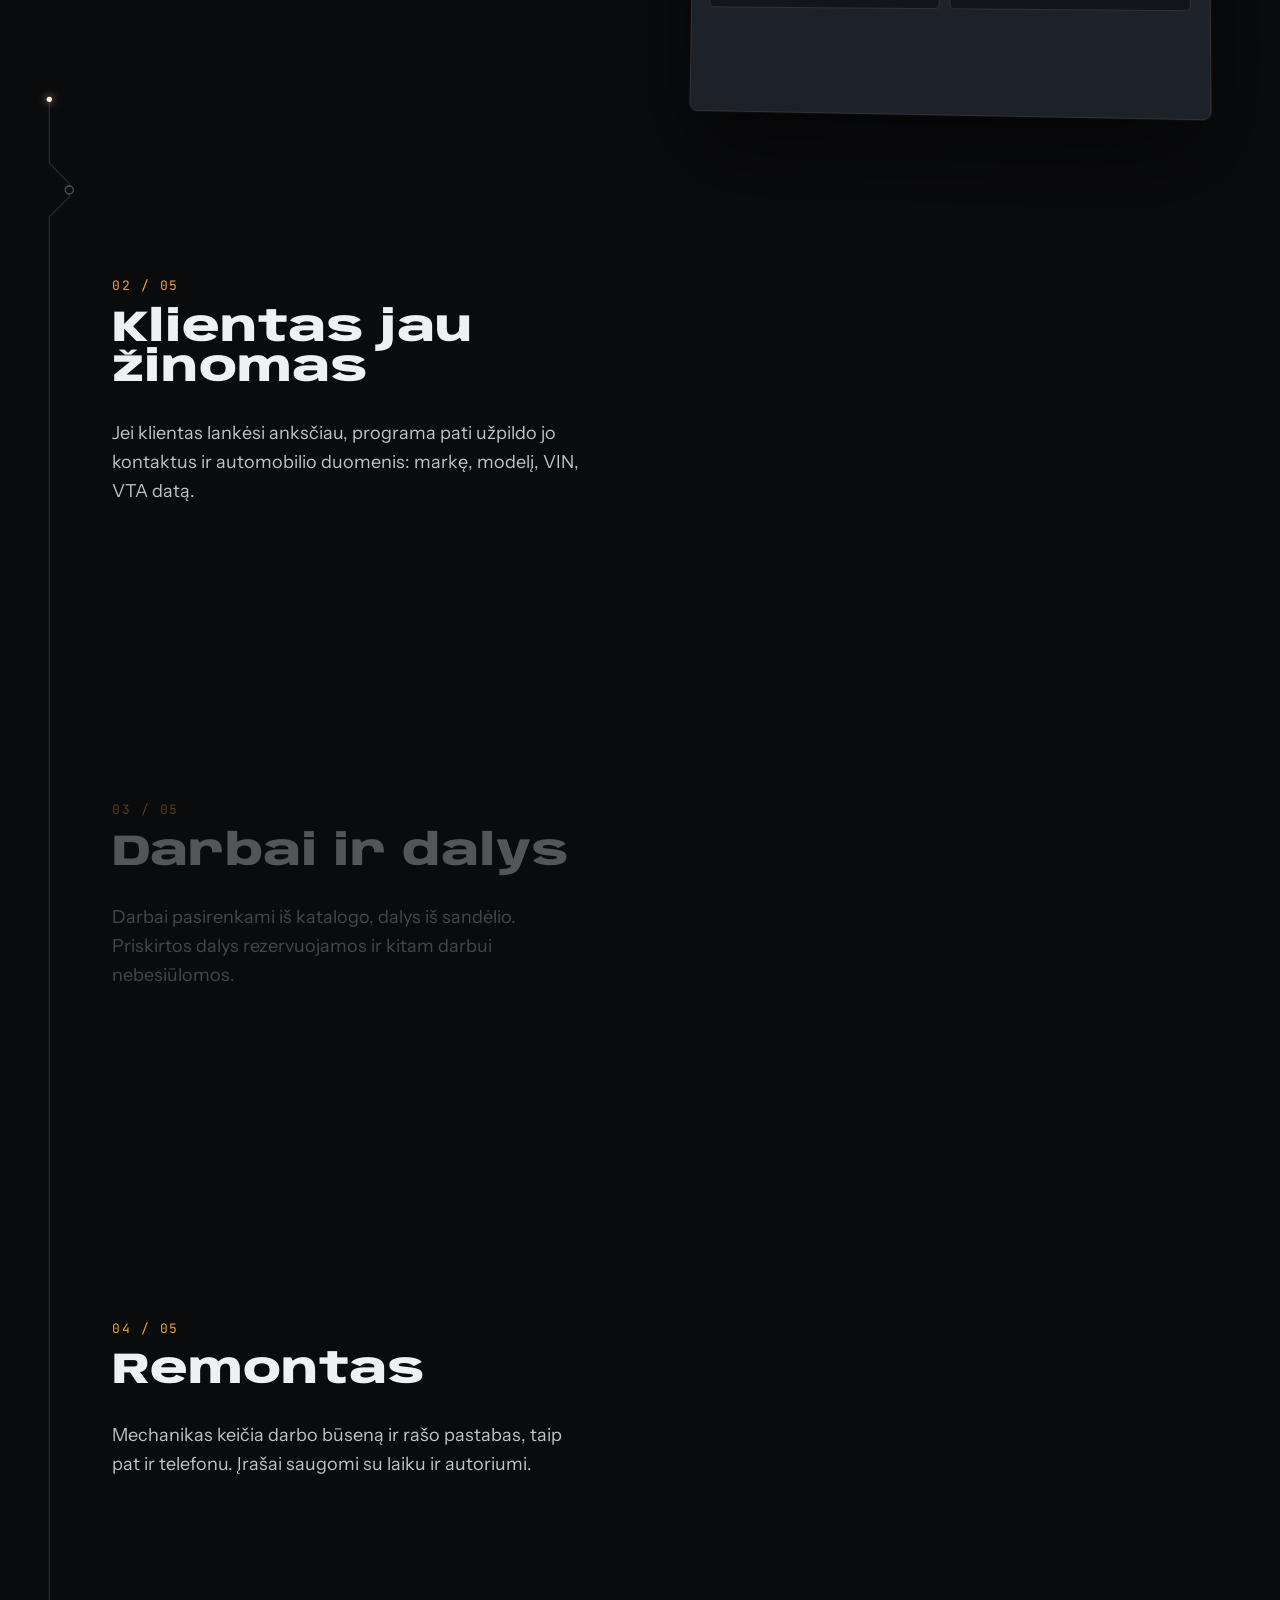
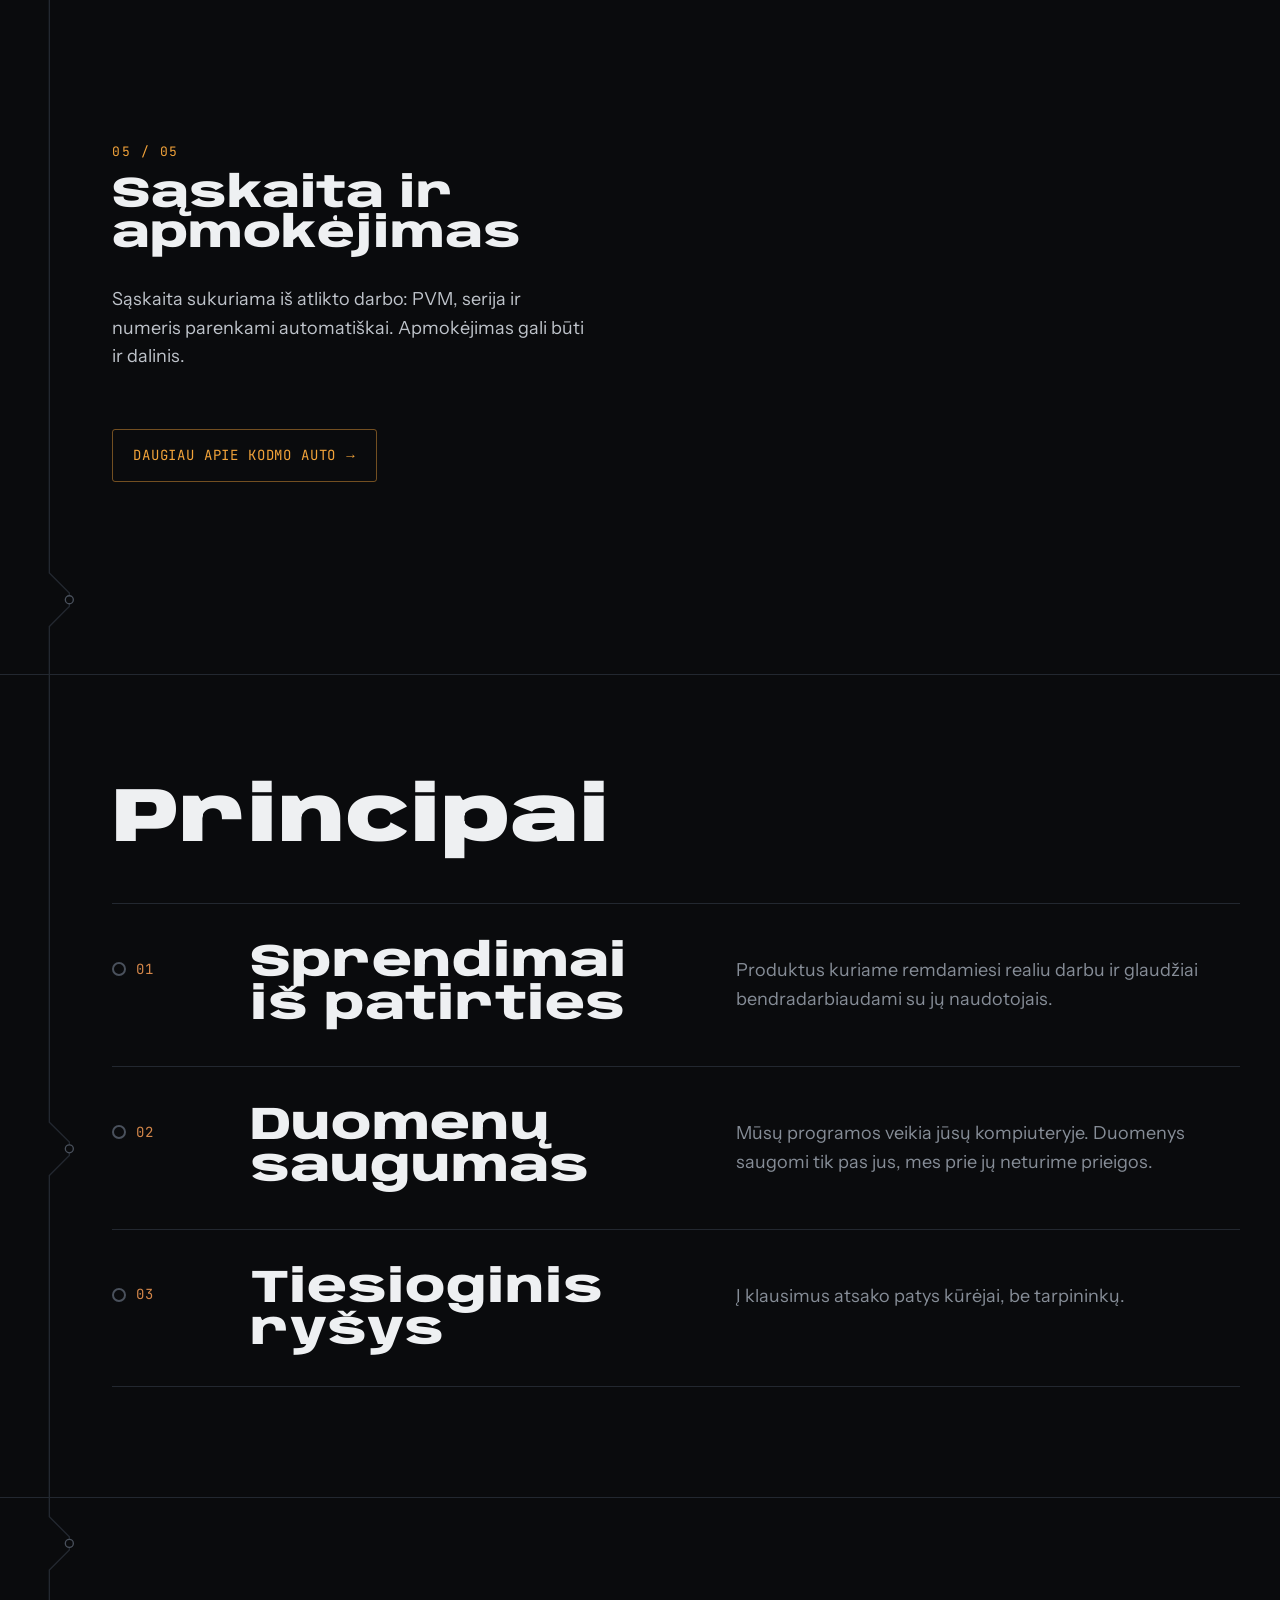
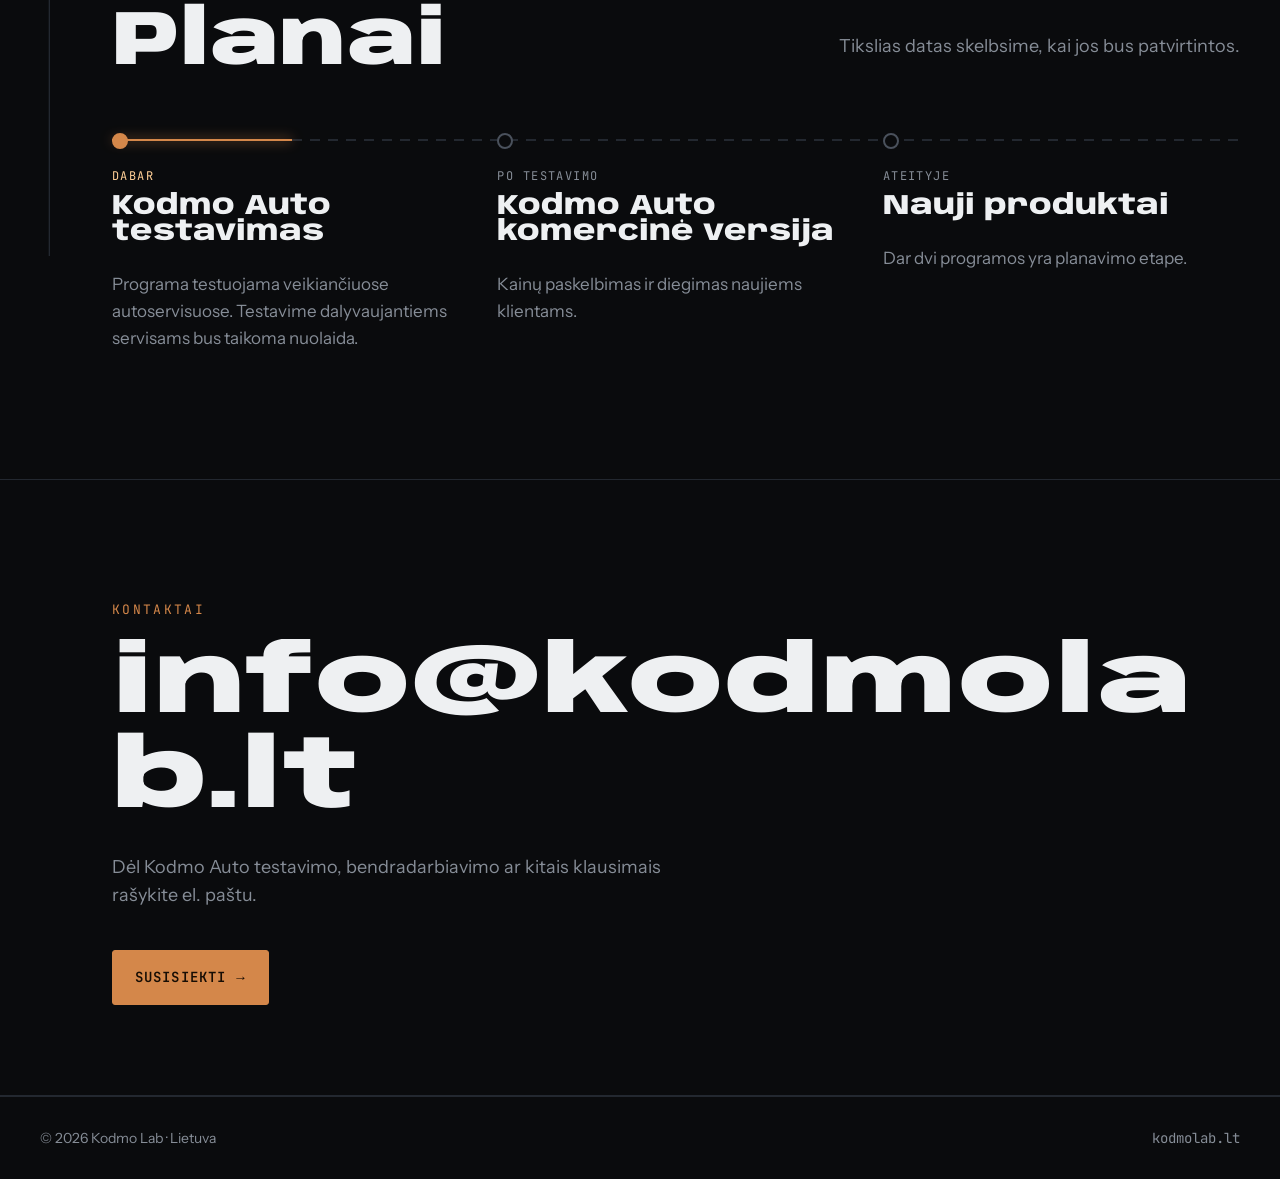
==== commit 344f8b62: "Puslapio pavadinimas: Kodmo Lab – programinė įranga smulkiam verslui Co-Authored-By: Claude Opus 5.5" ====
--- a/index.html
+++ b/index.html
@@ -3,12 +3,12 @@
 <head>
 <meta charset="utf-8">
 <meta name="viewport" content="width=device-width,initial-scale=1">
-<title>Kodmo Lab</title>
+<title>Kodmo Lab – programinė įranga smulkiam verslui</title>
 <meta name="description" content="Kodmo Lab – Lietuvos programinės įrangos studija. Kuriame programas smulkiam verslui.">
 <link rel="stylesheet" href="/fonts/fonts.css">
 <link rel="icon" href="/favicon.ico" sizes="48x48"><link rel="icon" href="/favicon.svg" type="image/svg+xml"><link rel="icon" href="/icon-192.png" type="image/png" sizes="192x192"><link rel="apple-touch-icon" href="/apple-touch-icon.png">
 <meta property="og:type" content="website">
-<meta property="og:title" content="Kodmo Lab">
+<meta property="og:title" content="Kodmo Lab – programinė įranga smulkiam verslui">
 <meta property="og:description" content="Kodmo Lab – Lietuvos programinės įrangos studija. Kuriame programas smulkiam verslui.">
 <meta property="og:url" content="https://kodmolab.lt/">
 <meta property="og:image" content="https://kodmolab.lt/og.jpg">
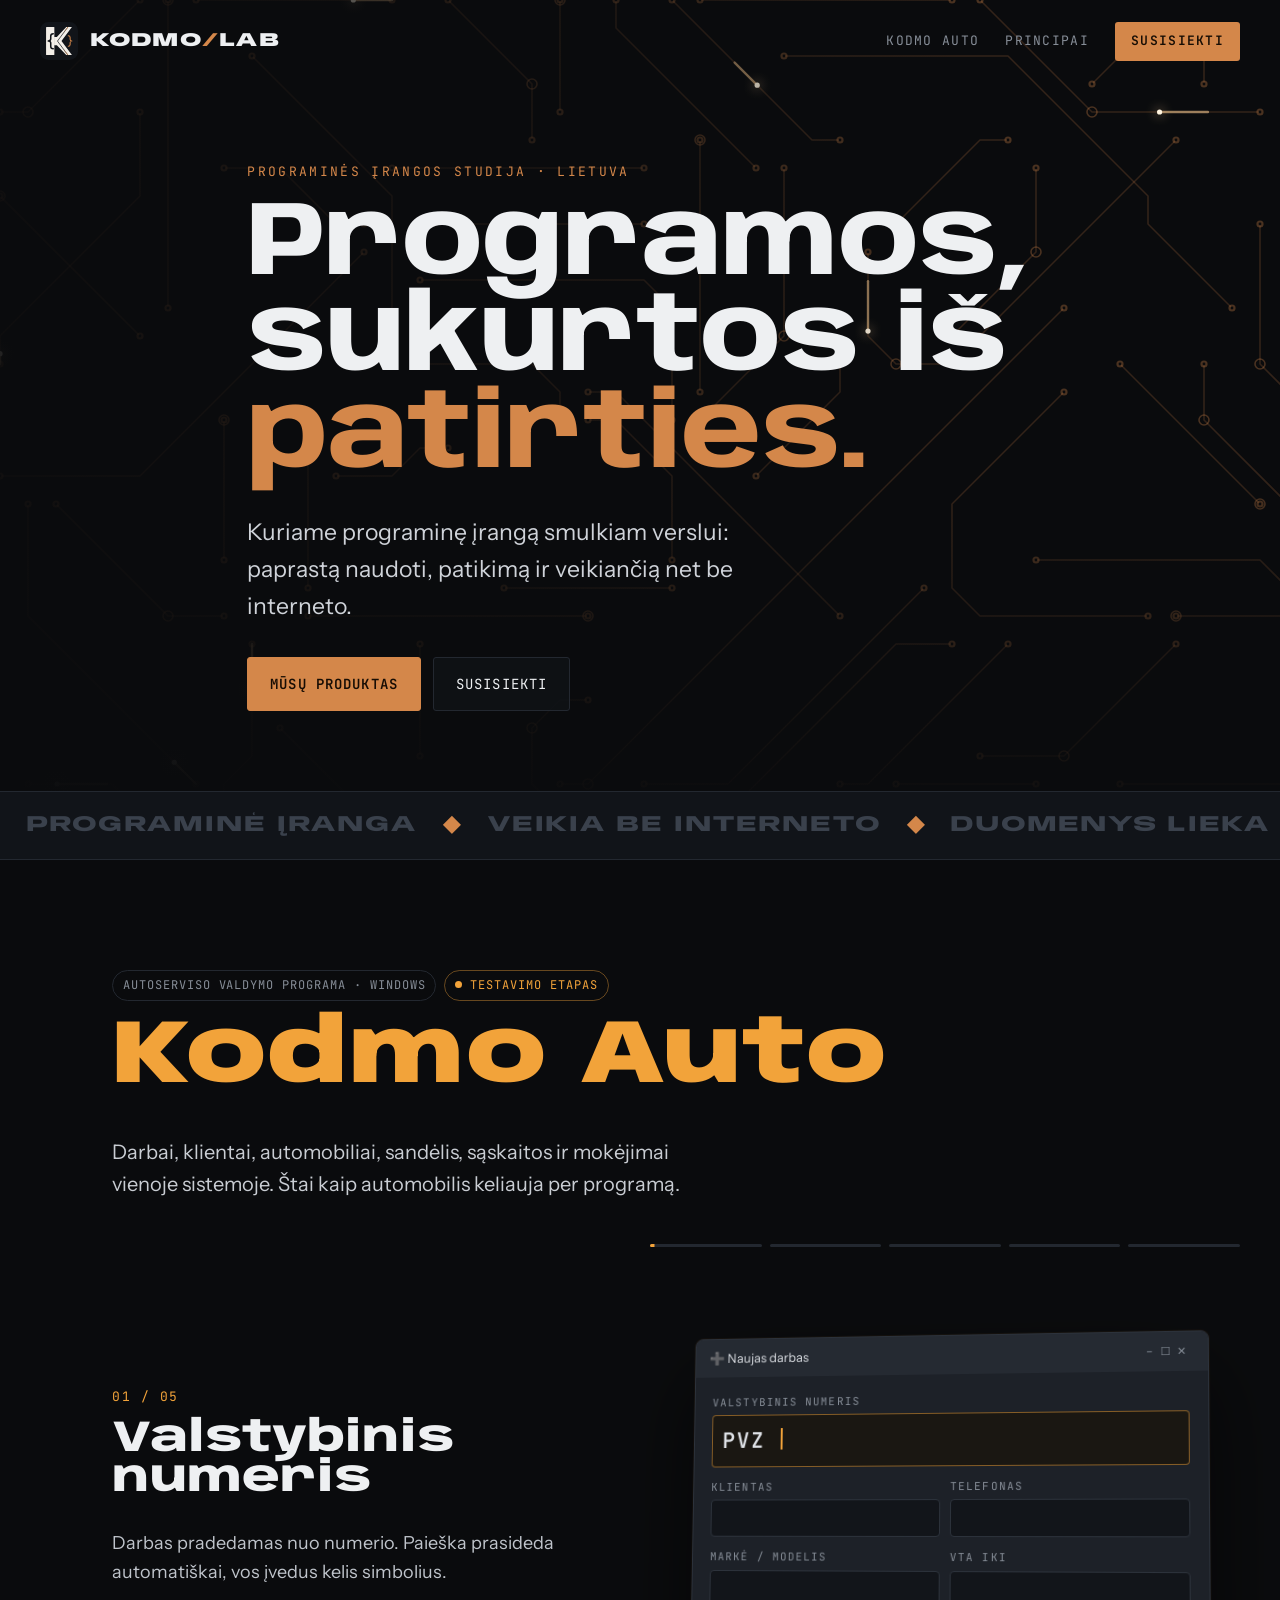
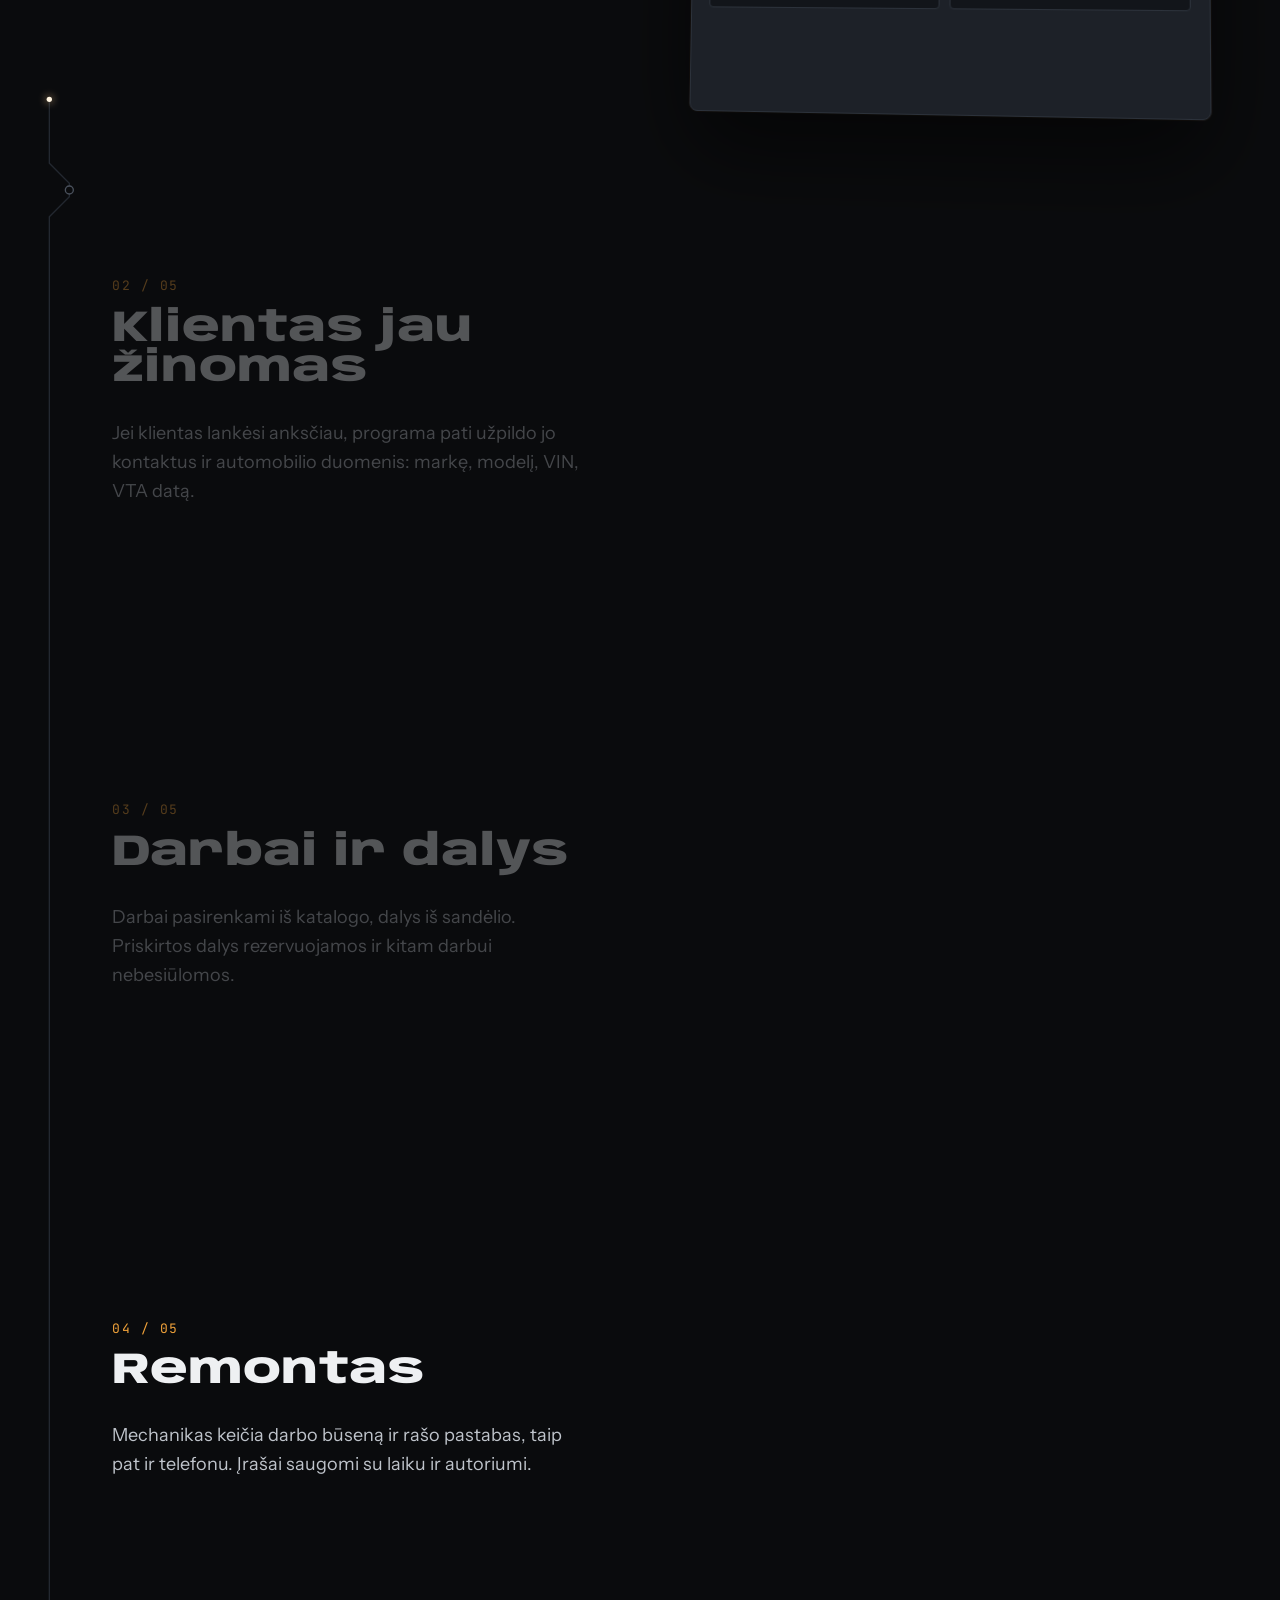
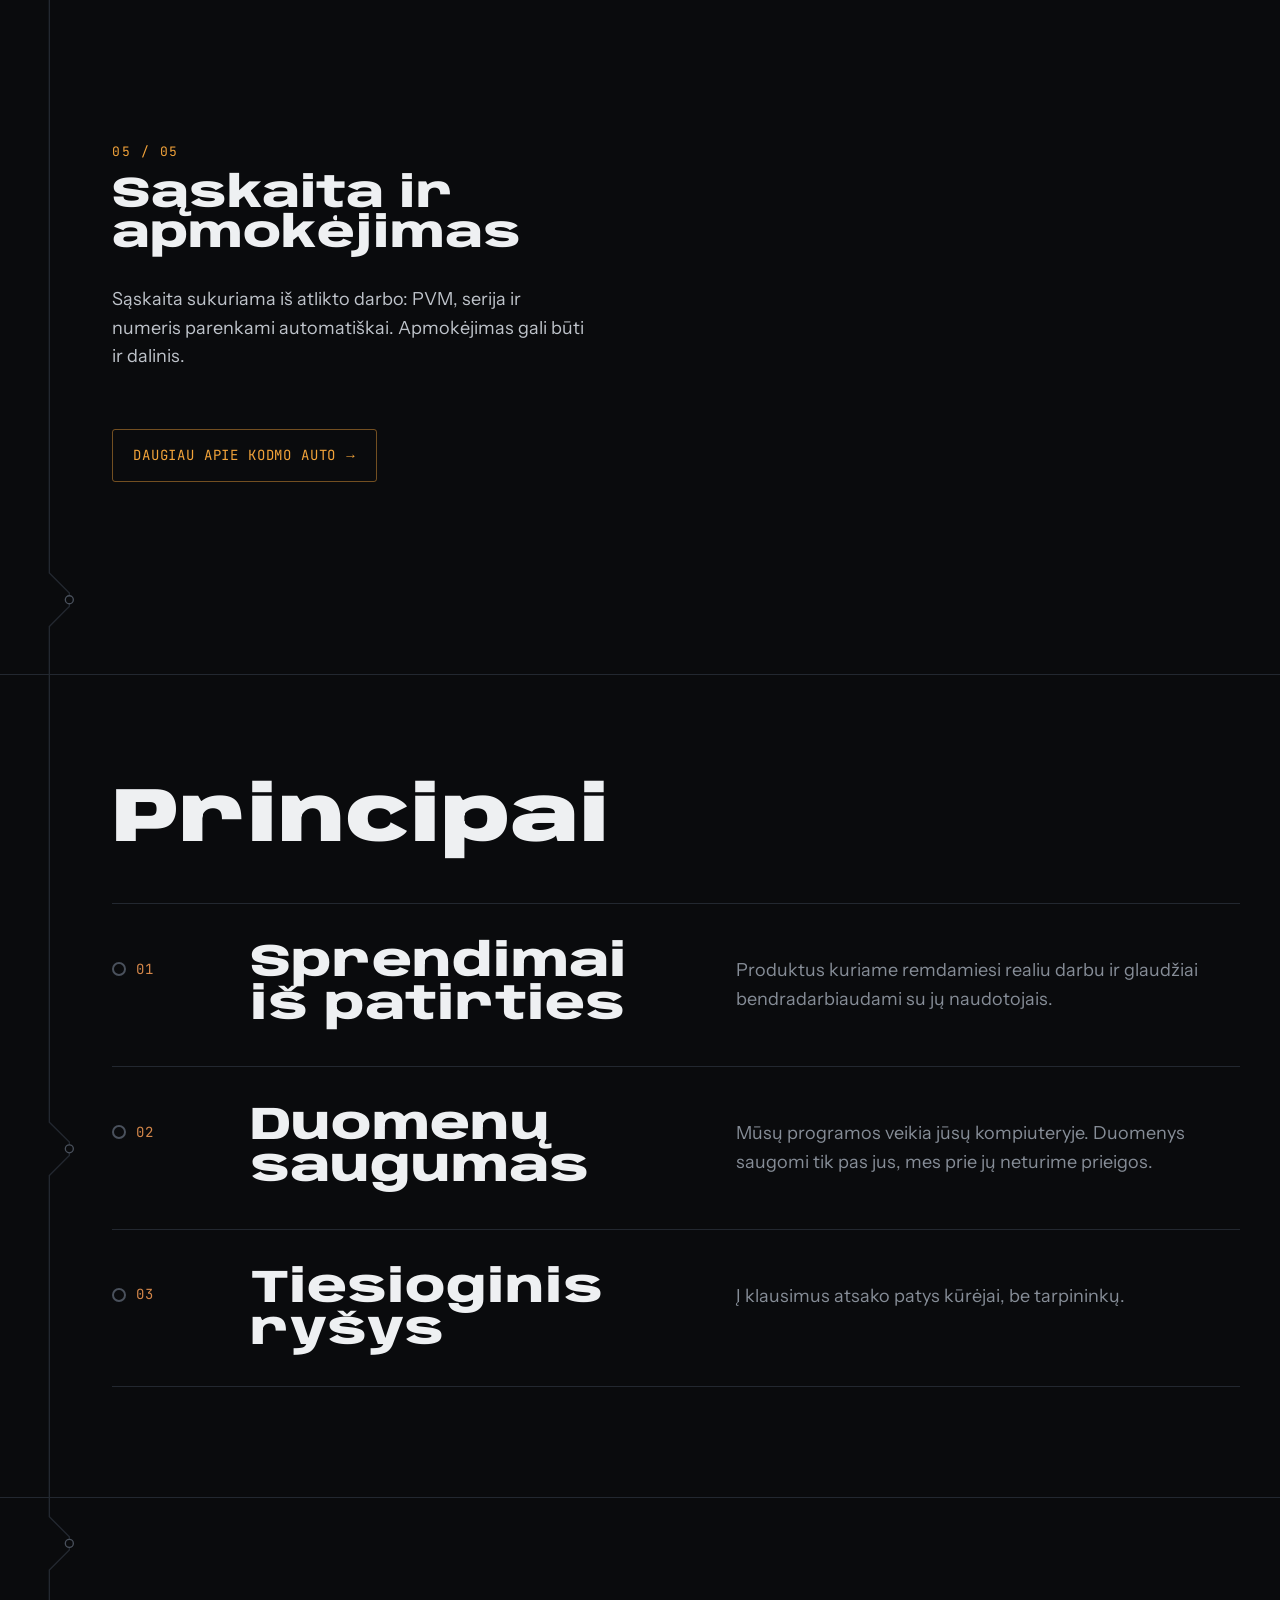
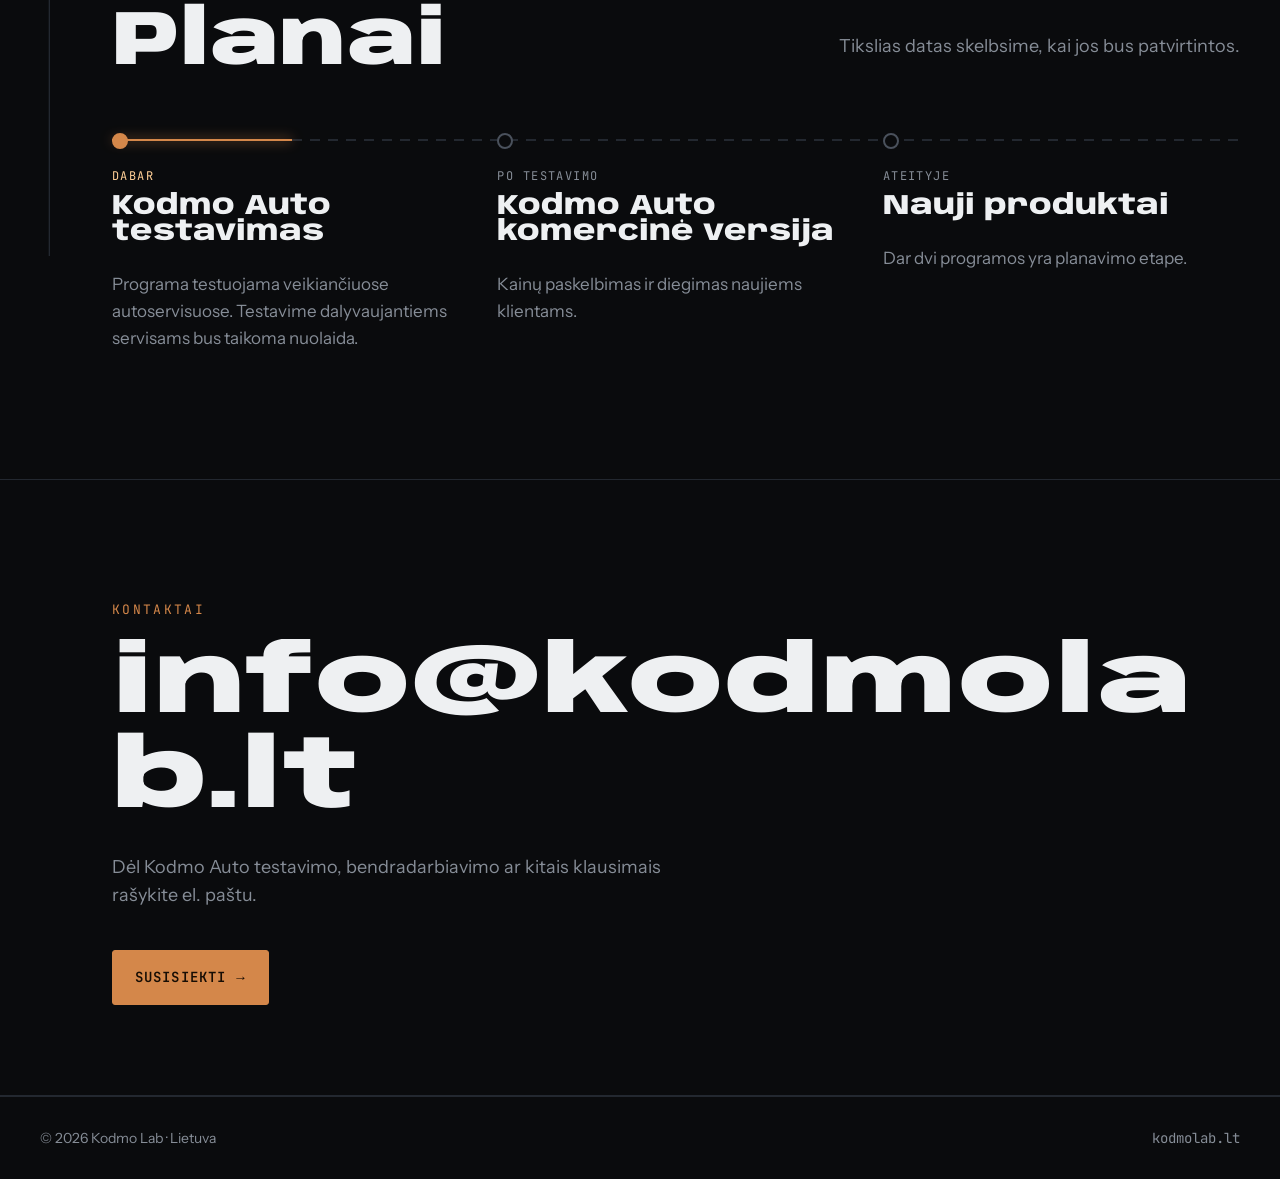
==== commit 86cd0042: "Kodmo Lab ženklas (skliaustų K): meniu, favicon, /logo/; nauji nuorodų peržiūros paveikslai (og.jpg?" ====
--- a/index.html
+++ b/index.html
@@ -11,7 +11,7 @@
 <meta property="og:title" content="Kodmo Lab – programinė įranga smulkiam verslui">
 <meta property="og:description" content="Kodmo Lab – Lietuvos programinės įrangos studija. Kuriame programas smulkiam verslui.">
 <meta property="og:url" content="https://kodmolab.lt/">
-<meta property="og:image" content="https://kodmolab.lt/og.jpg">
+<meta property="og:image" content="https://kodmolab.lt/og.jpg?v=2">
 <meta property="og:locale" content="lt_LT">
 <meta name="twitter:card" content="summary_large_image">
 <link rel="canonical" href="https://kodmolab.lt/">
@@ -226,7 +226,14 @@
 <nav>
   <div class="wrap">
     <a class="logo" href="#" aria-label="Kodmo Lab">
-      <svg viewBox="0 0 40 40" aria-hidden="true"><rect x="1" y="1" width="38" height="38" rx="7" fill="#111419" stroke="#d4874a" stroke-width="2"/><path d="M13 9v22M13 21l12-12M17 17l9 14" stroke="#d4874a" stroke-width="3" fill="none" stroke-linecap="round"/><circle cx="25" cy="9" r="2.6" fill="#ffcf96"/><circle cx="26" cy="31" r="2.6" fill="#ffcf96"/><circle cx="13" cy="31" r="2.6" fill="#ffcf96"/></svg>
+      <svg aria-hidden="true" viewBox="0 0 100 100"><rect width="100" height="100" rx="22" fill="#111419"/><g transform="translate(-0.545 -1.800) scale(0.13214)"><defs><linearGradient id="kl1t" gradientUnits="userSpaceOnUse" x1="566" y1="105" x2="462" y2="245"><stop offset=".25" stop-color="#d4874a"/><stop offset="1" stop-color="#d4874a" stop-opacity="0"/></linearGradient>
+<linearGradient id="kl1b" gradientUnits="userSpaceOnUse" x1="566" y1="682" x2="462" y2="542"><stop offset=".25" stop-color="#d4874a"/><stop offset="1" stop-color="#d4874a" stop-opacity="0"/></linearGradient>
+<mask id="kl1" maskUnits="userSpaceOnUse" x="0" y="0" width="780" height="780">
+<path fill="#fff" d="M137 112H278a12 12 0 0 1 12 12V660a12 12 0 0 1-12 12H137a12 12 0 0 1-12-12V124a12 12 0 0 1 12-12z"/><path fill="#fff" d="M285 312H340L527 115H640L432 393.5L640 672H527L340 475H285z"/>
+<g fill="none" stroke="#000" stroke-linecap="round" stroke-linejoin="round"><path d="M566 105L352 393.5L566 682" stroke-width="14" stroke-linecap="butt" stroke-linejoin="miter"/><path d="M268 246Q218 246 218 292V348Q218 391 168 391Q218 391 218 434V500Q218 546 268 546" stroke-width="30"/></g></mask></defs>
+<rect x="0" y="0" width="780" height="780" fill="#f3efe9" mask="url(#kl1)"/>
+<path d="M561 112L462 245" stroke="url(#kl1t)" stroke-width="14" fill="none"/><path d="M561 672L462 539" stroke="url(#kl1b)" stroke-width="14" fill="none"/>
+<path d="M568 286Q604 286 604 320V356Q604 391 638 391Q604 391 604 426V462Q604 496 568 496" fill="none" stroke="#d4874a" stroke-width="21" stroke-linecap="round" stroke-linejoin="round"/></g></svg>
       <b>KODMO<span>/</span>LAB</b>
     </a>
     <div class="nav-r">
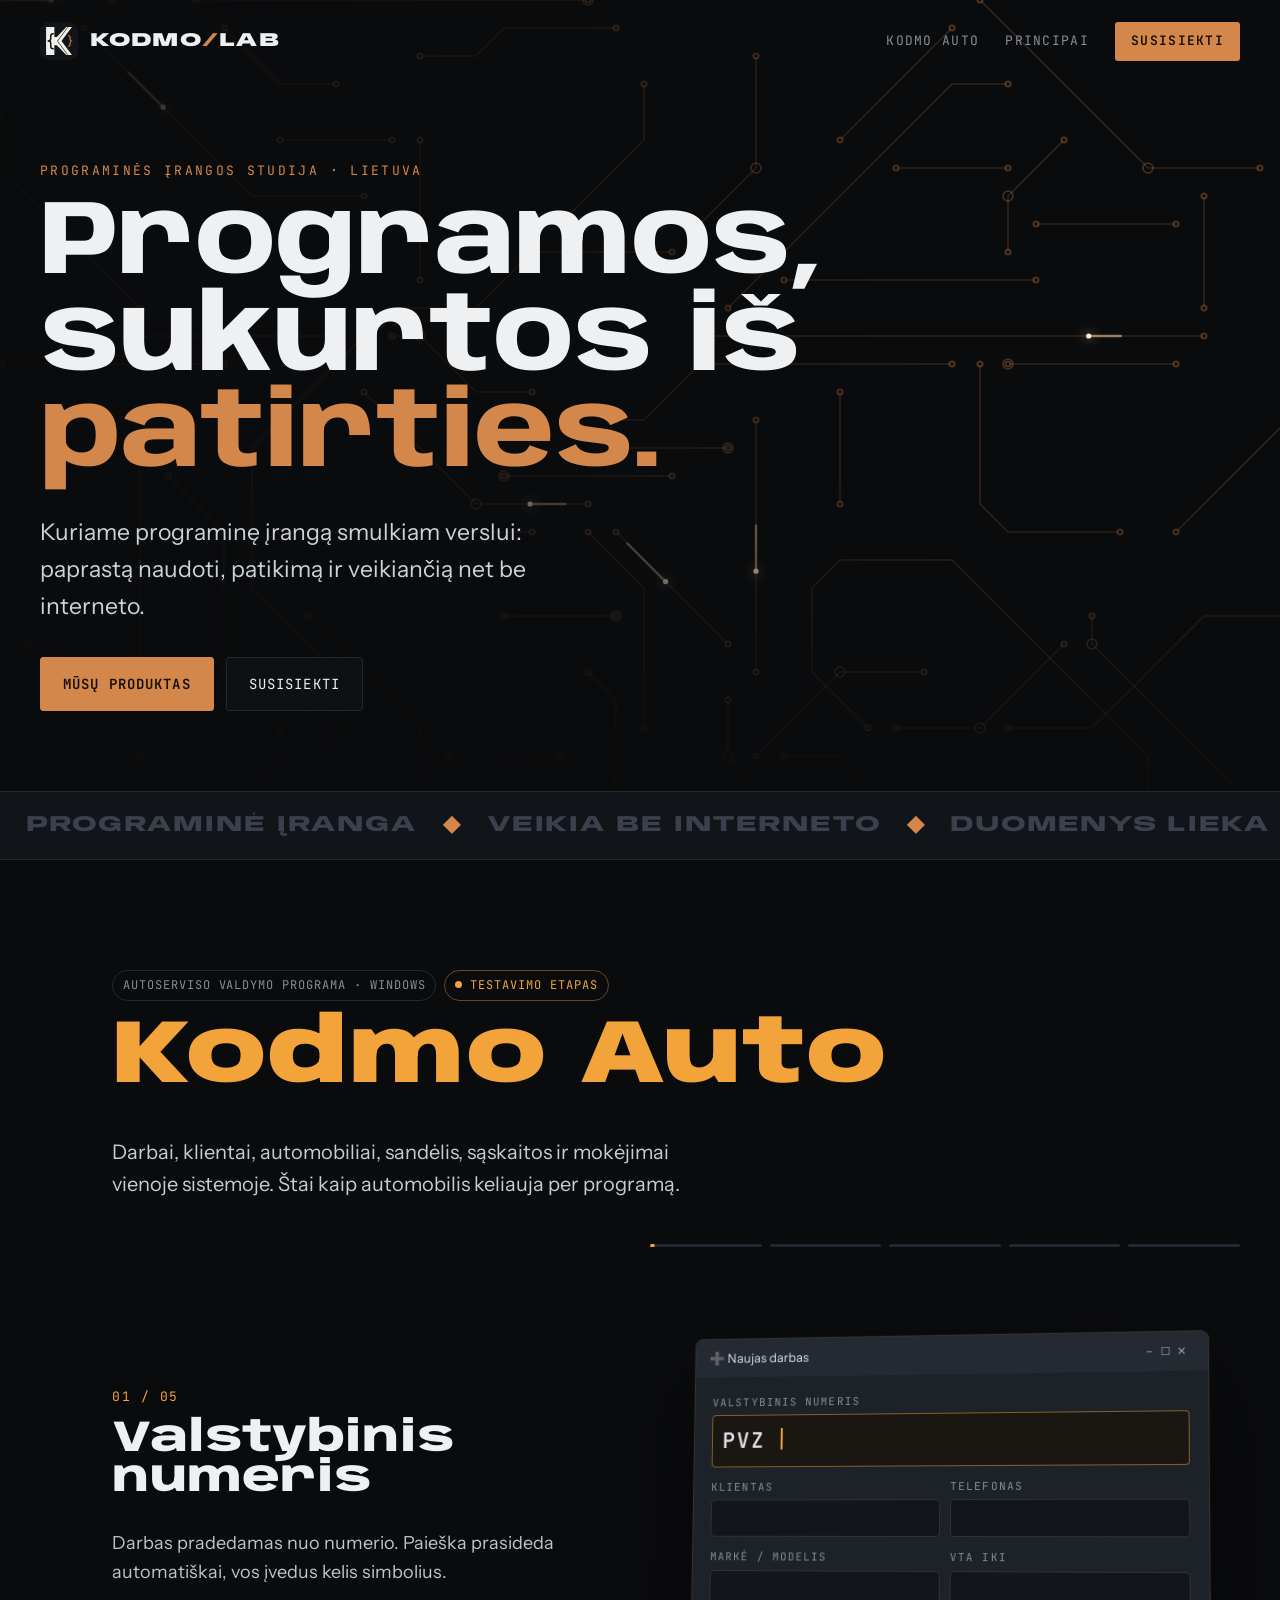
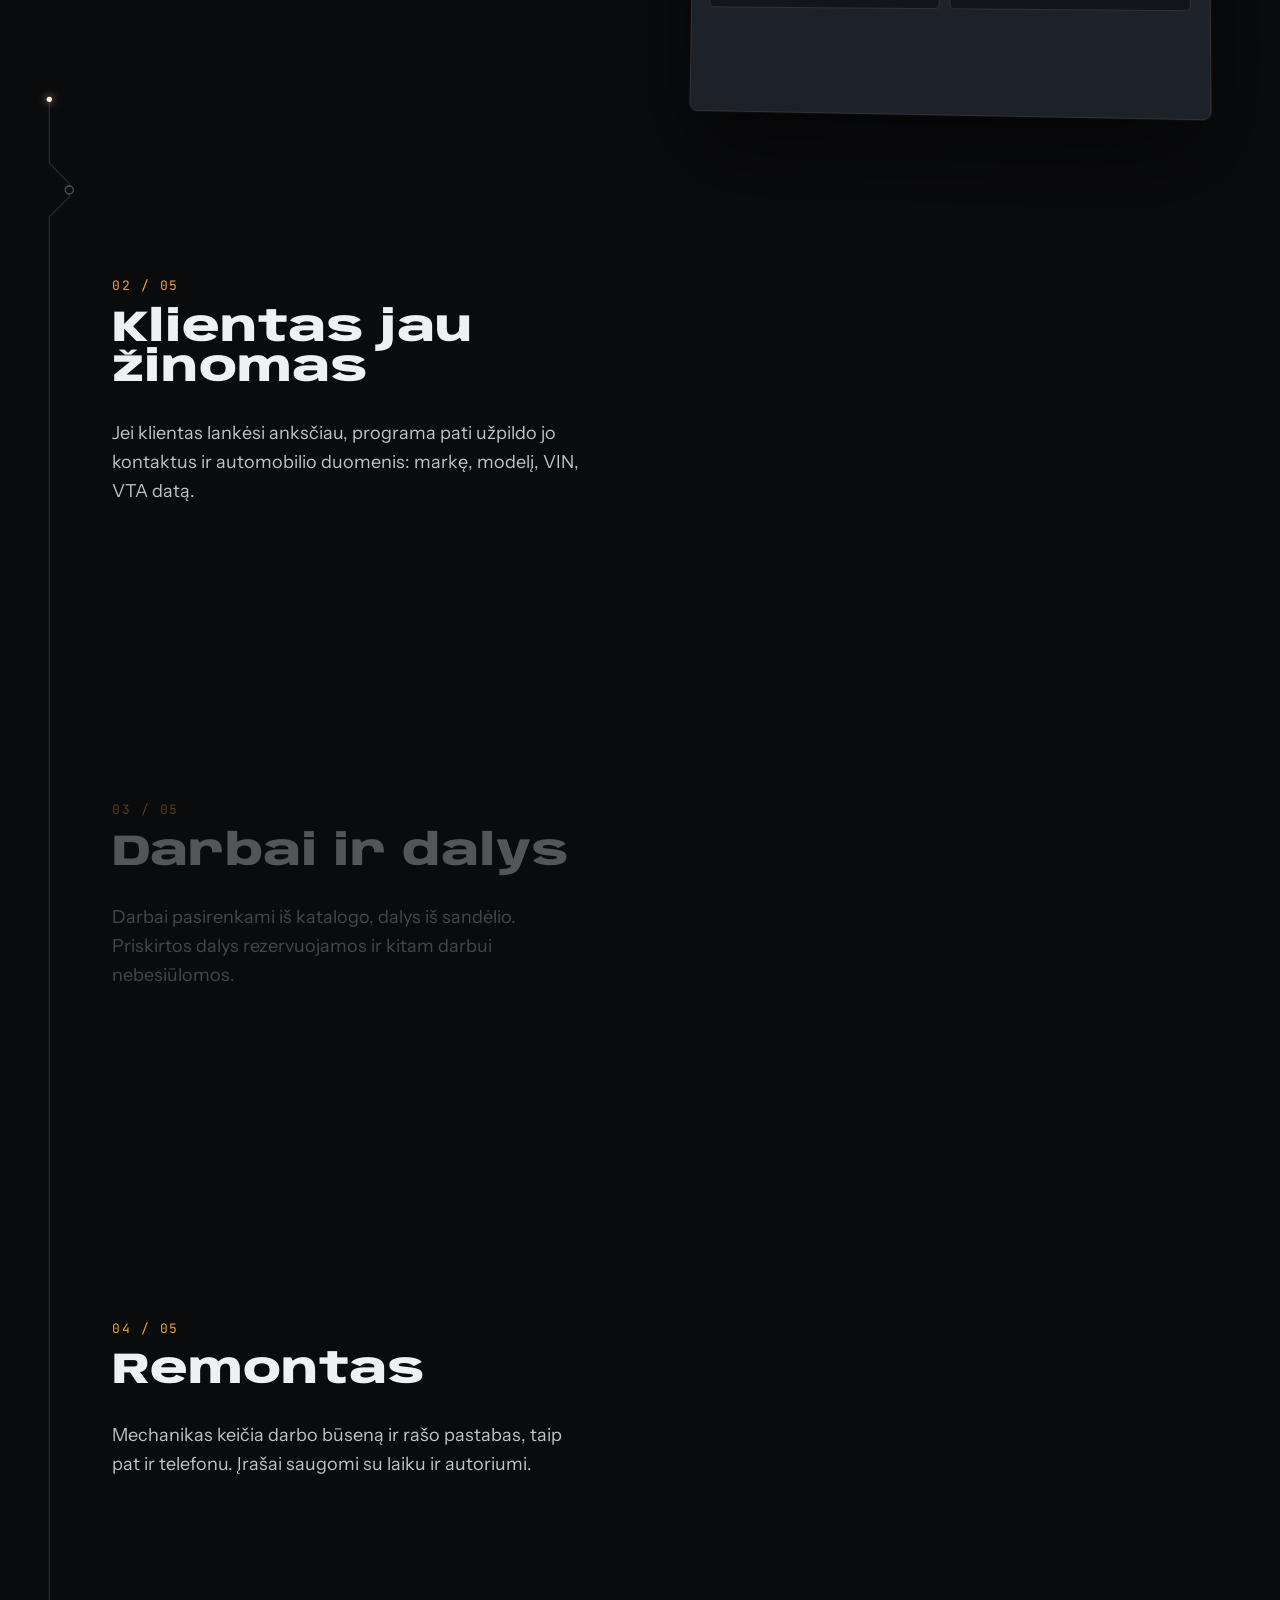
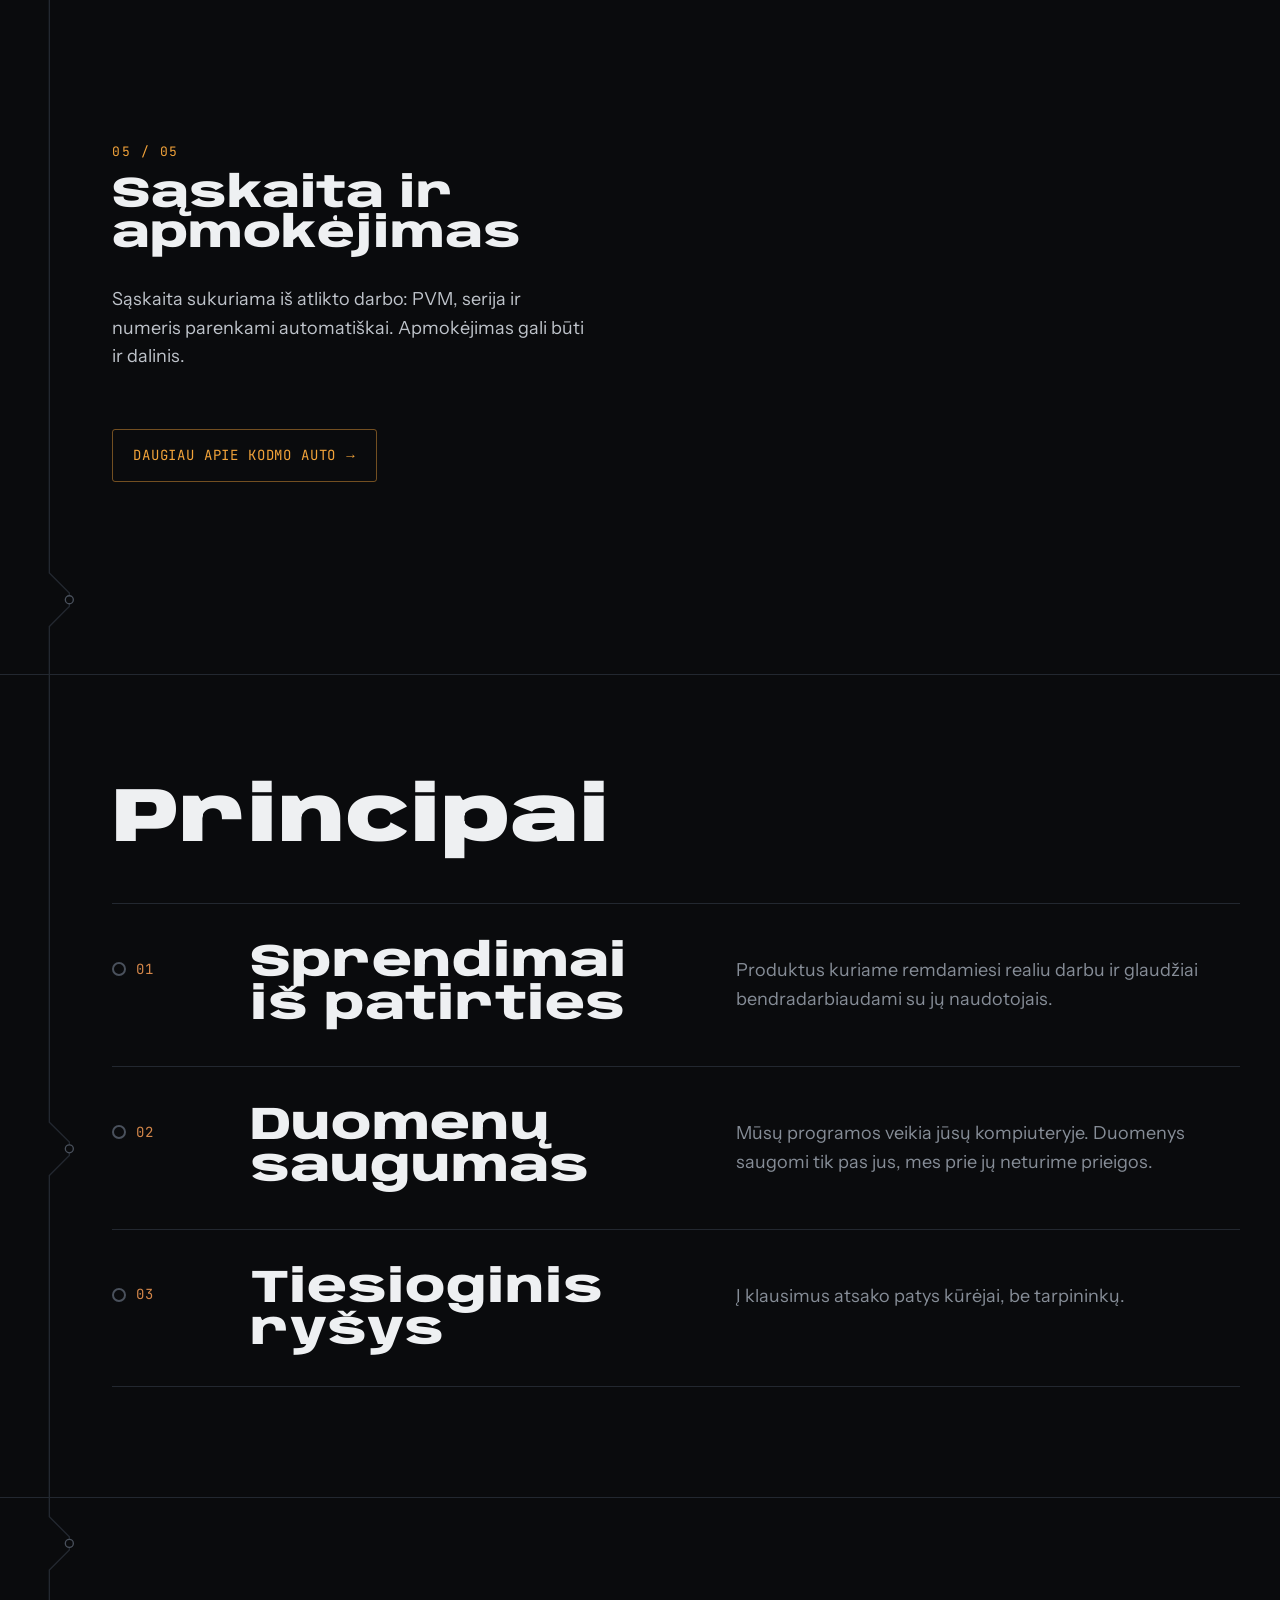
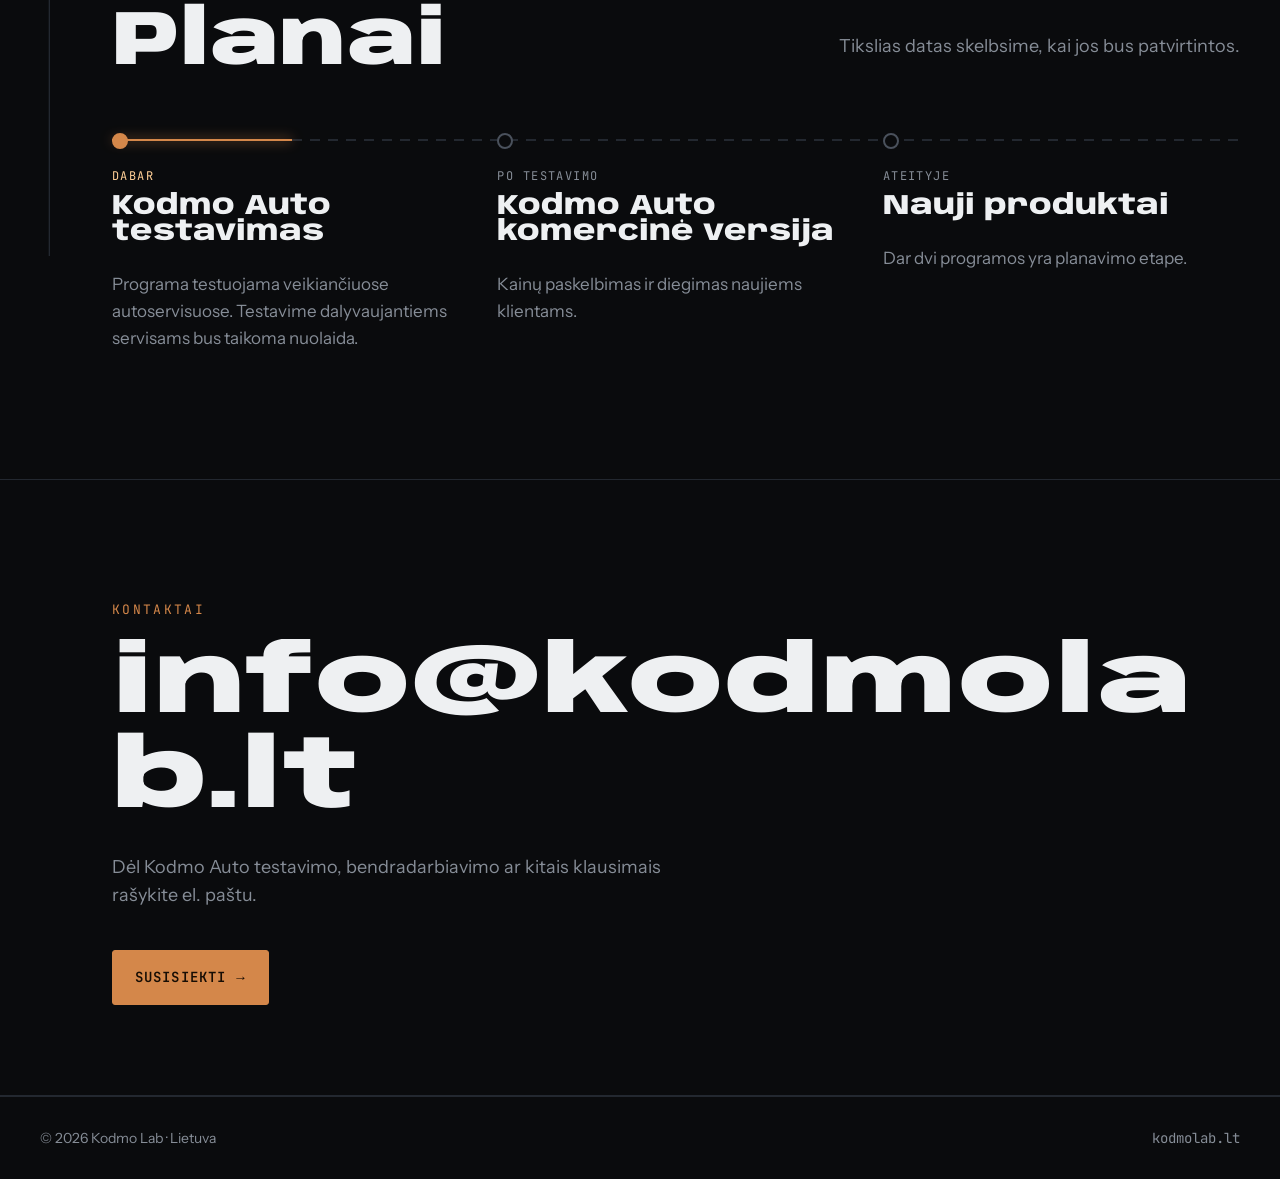
==== commit d077fb54: "Greitis: šriftų preload, antraštės animacija be poslinkių (CLS 0), hero visu pločiu, kontrastas Co-A" ====
--- a/index.html
+++ b/index.html
@@ -5,7 +5,7 @@
 <meta name="viewport" content="width=device-width,initial-scale=1">
 <title>Kodmo Lab – programinė įranga smulkiam verslui</title>
 <meta name="description" content="Kodmo Lab – Lietuvos programinės įrangos studija. Kuriame programas smulkiam verslui.">
-<link rel="stylesheet" href="/fonts/fonts.css">
+<link rel="preload" href="/fonts/anybody-latin-standard-normal.woff2" as="font" type="font/woff2" crossorigin><link rel="preload" href="/fonts/anybody-latin-ext-standard-normal.woff2" as="font" type="font/woff2" crossorigin><link rel="preload" href="/fonts/instrument-sans-latin-400-normal.woff2" as="font" type="font/woff2" crossorigin><link rel="preload" href="/fonts/instrument-sans-latin-ext-400-normal.woff2" as="font" type="font/woff2" crossorigin><link rel="stylesheet" href="/fonts/fonts.css">
 <link rel="icon" href="/favicon.ico" sizes="48x48"><link rel="icon" href="/favicon.svg" type="image/svg+xml"><link rel="icon" href="/icon-192.png" type="image/png" sizes="192x192"><link rel="apple-touch-icon" href="/apple-touch-icon.png">
 <meta property="og:type" content="website">
 <meta property="og:title" content="Kodmo Lab – programinė įranga smulkiam verslui">
@@ -58,7 +58,7 @@
 .hero::after{content:"";position:absolute;inset:0;pointer-events:none;
   background:linear-gradient(90deg,rgba(10,11,13,.9) 0%,rgba(10,11,13,.6) 40%,rgba(10,11,13,0) 75%),
              linear-gradient(0deg,rgba(10,11,13,.9) 0%,rgba(10,11,13,0) 40%)}
-.hero-txt{position:relative;z-index:2;padding-bottom:80px;padding-top:140px;pointer-events:none}
+.hero-txt{position:relative;z-index:2;width:100%;padding-bottom:80px;padding-top:140px;pointer-events:none}
 .hero-txt a{pointer-events:auto}
 .hero h1{font-size:clamp(44px,8.2vw,122px);font-weight:900;letter-spacing:-.01em;pointer-events:auto}
 .hero h1 .ln{display:block;white-space:nowrap}
@@ -117,7 +117,7 @@
 .win{width:100%;max-width:520px;background:#1d2128;border:1px solid #2c323b;border-radius:8px;box-shadow:0 40px 90px rgba(0,0,0,.6),0 0 0 1px rgba(242,163,58,.05);overflow:hidden;font-size:14px;
   transform:perspective(1100px) rotateY(var(--ry,-6deg)) rotateX(var(--rx,3deg));transition:transform .5s cubic-bezier(.2,.8,.2,1)}
 .tb{display:flex;justify-content:space-between;align-items:center;background:#252a32;padding:9px 14px;font-size:13px;color:#dfe2e7}
-.tb .ctl{font-family:var(--mono);color:#868d97;letter-spacing:.6em;font-size:11px}
+.tb .ctl{font-family:var(--mono);color:#9aa1ac;letter-spacing:.6em;font-size:11px}
 .scenes{position:relative;height:340px}
 .scene{position:absolute;inset:0;padding:18px;display:grid;gap:12px;align-content:start;opacity:0;transform:translateY(10px);transition:opacity .45s,transform .45s;pointer-events:none}
 .scene.on{opacity:1;transform:none;pointer-events:auto}
@@ -396,14 +396,25 @@
       ln.appendChild(s); chars.push(s);
     }
   });
+  /* aukštis užfiksuojamas, kad animacija ir šrifto įkėlimas nestumdytų puslapio (CLS) */
+  let lockT = 0;
+  const lock = () => { h.style.height = ""; h.style.height = h.offsetHeight + "px"; };
+  lock();
+  if (document.fonts && document.fonts.ready) document.fonts.ready.then(lock);
+  addEventListener("resize", () => { clearTimeout(lockT); lockT = setTimeout(lock, 150); });
   if (reduce) return;
   const glyphs = "01<>/\\#_*+=KODMLAB";
-  let f = 0;
-  const t = setInterval(() => {
-    f++;
-    chars.forEach((s, i) => { s.textContent = f >= 6 + i * 1.2 ? s.dataset.c : glyphs[(Math.random() * glyphs.length) | 0]; });
-    if (f > 6 + chars.length * 1.2) { clearInterval(t); chars.forEach(s => s.textContent = s.dataset.c); }
-  }, 40);
+  /* „dekodavimas": raidžių plotis užfiksuojamas, kad keičiami simboliai nestumdytų eilučių (CLS) */
+  function scramble(){
+    chars.forEach(s => { s.style.width = s.getBoundingClientRect().width + "px"; s.style.textAlign = "center"; });
+    let f = 0;
+    const t = setInterval(() => {
+      f++;
+      chars.forEach((s, i) => { s.textContent = f >= 6 + i * 1.2 ? s.dataset.c : glyphs[(Math.random() * glyphs.length) | 0]; });
+      if (f > 6 + chars.length * 1.2) { clearInterval(t); chars.forEach(s => { s.textContent = s.dataset.c; s.style.width = ""; s.style.textAlign = ""; }); }
+    }, 40);
+  }
+  if (document.fonts && document.fonts.ready) document.fonts.ready.then(scramble); else scramble();
 
   if (!fine) return;
   let mx = -9999, my = -9999, raf = 0;
